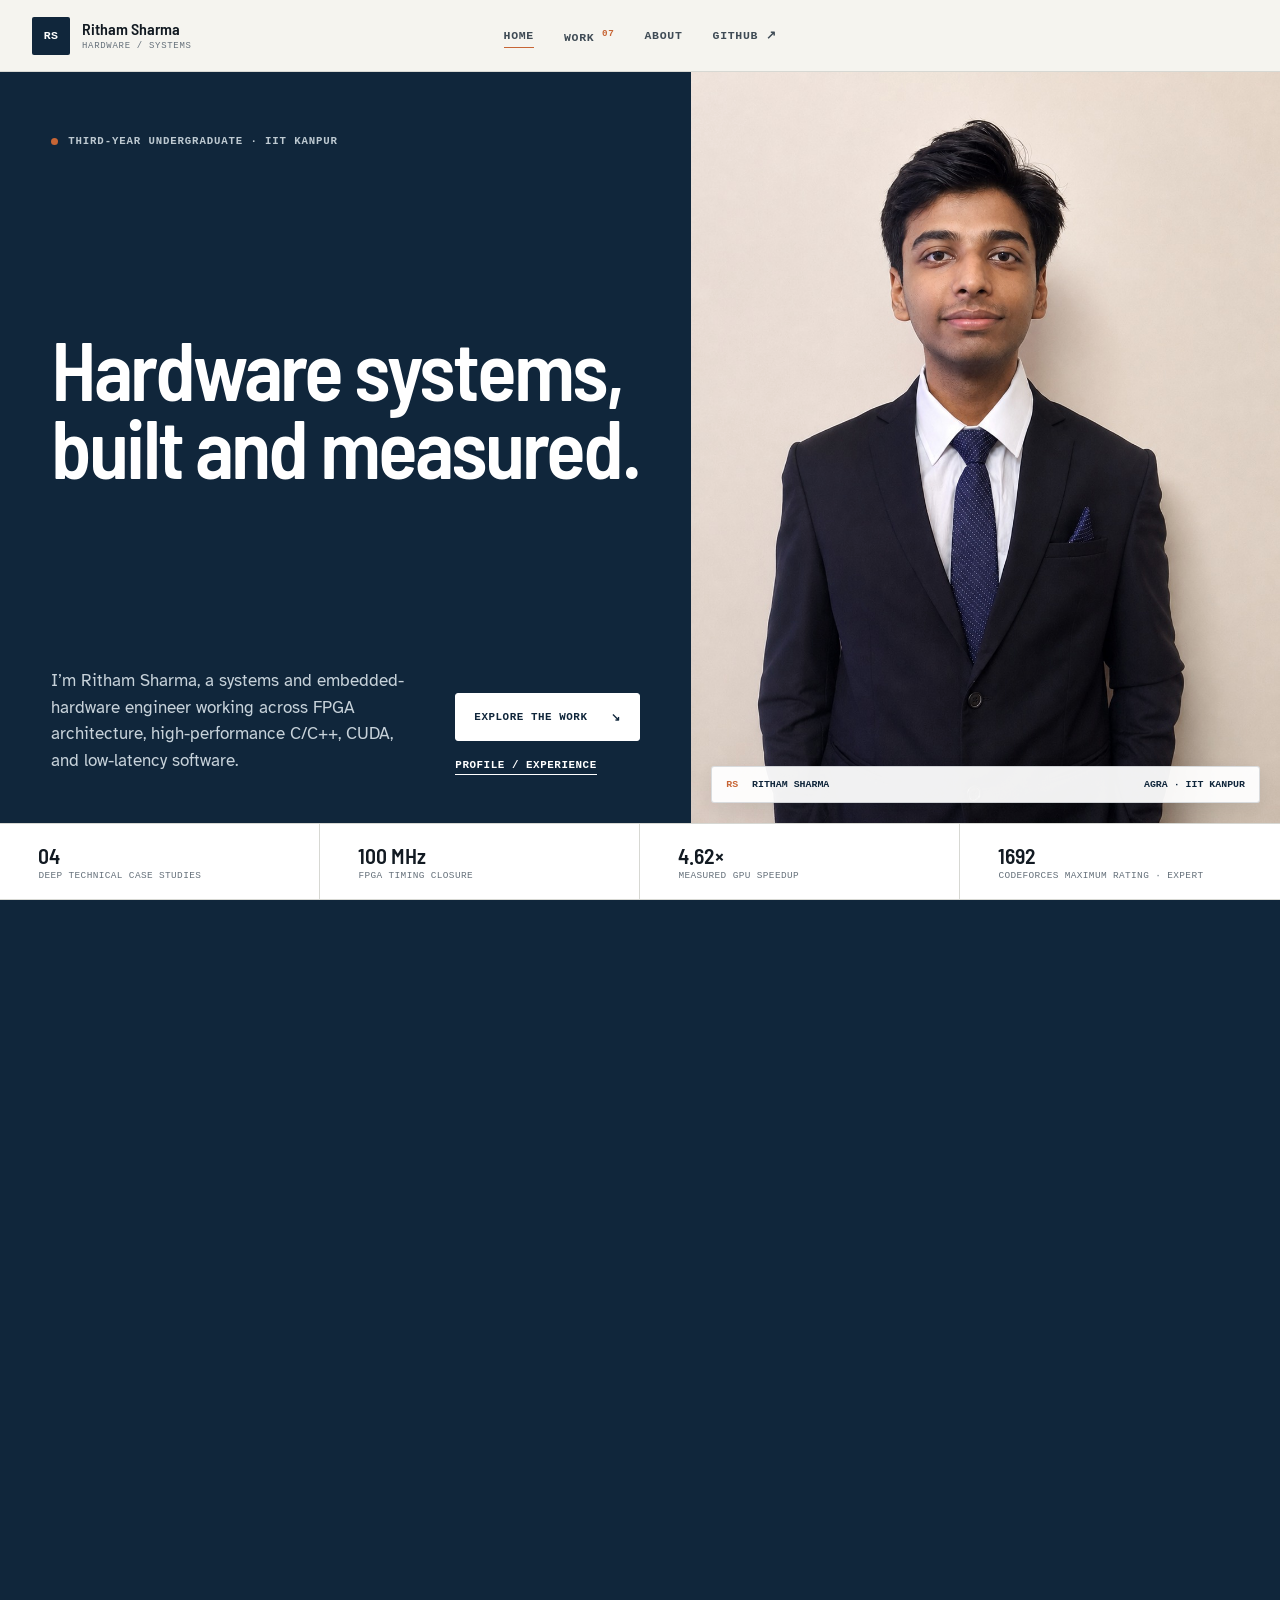
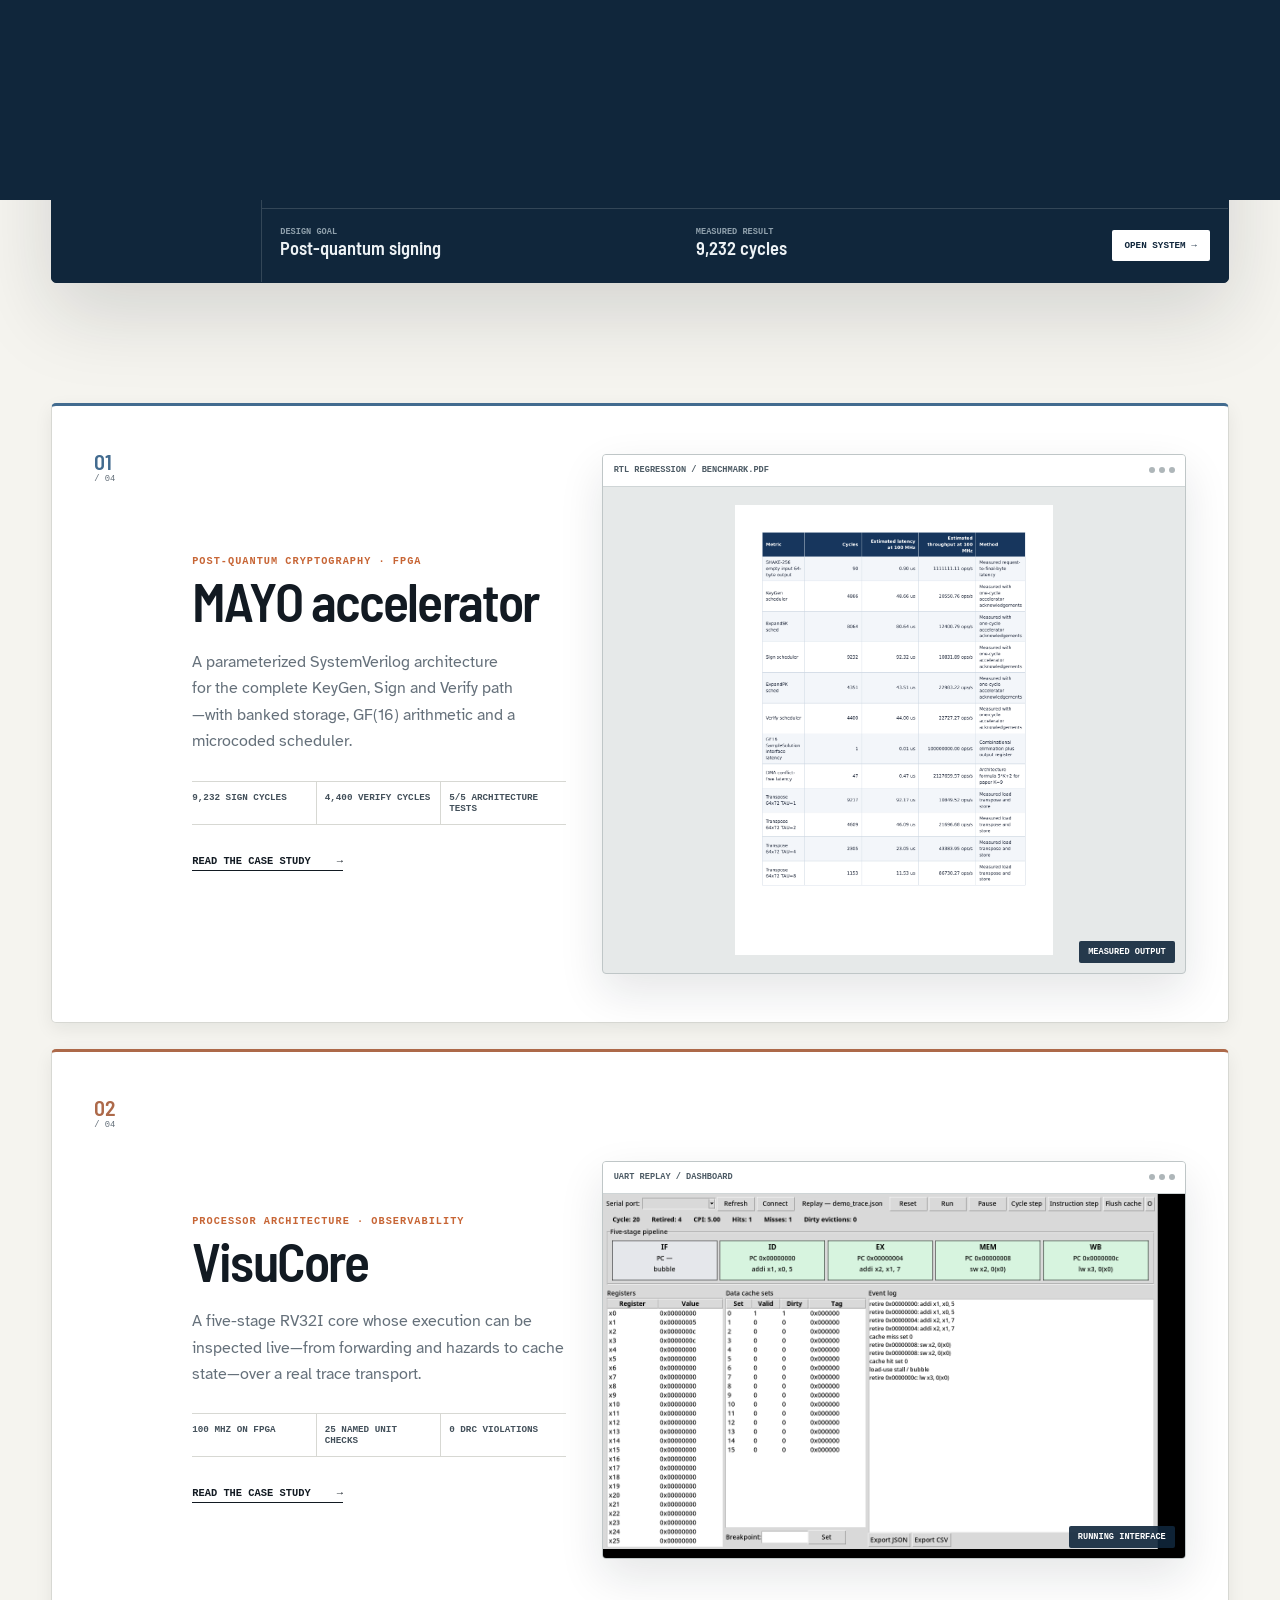
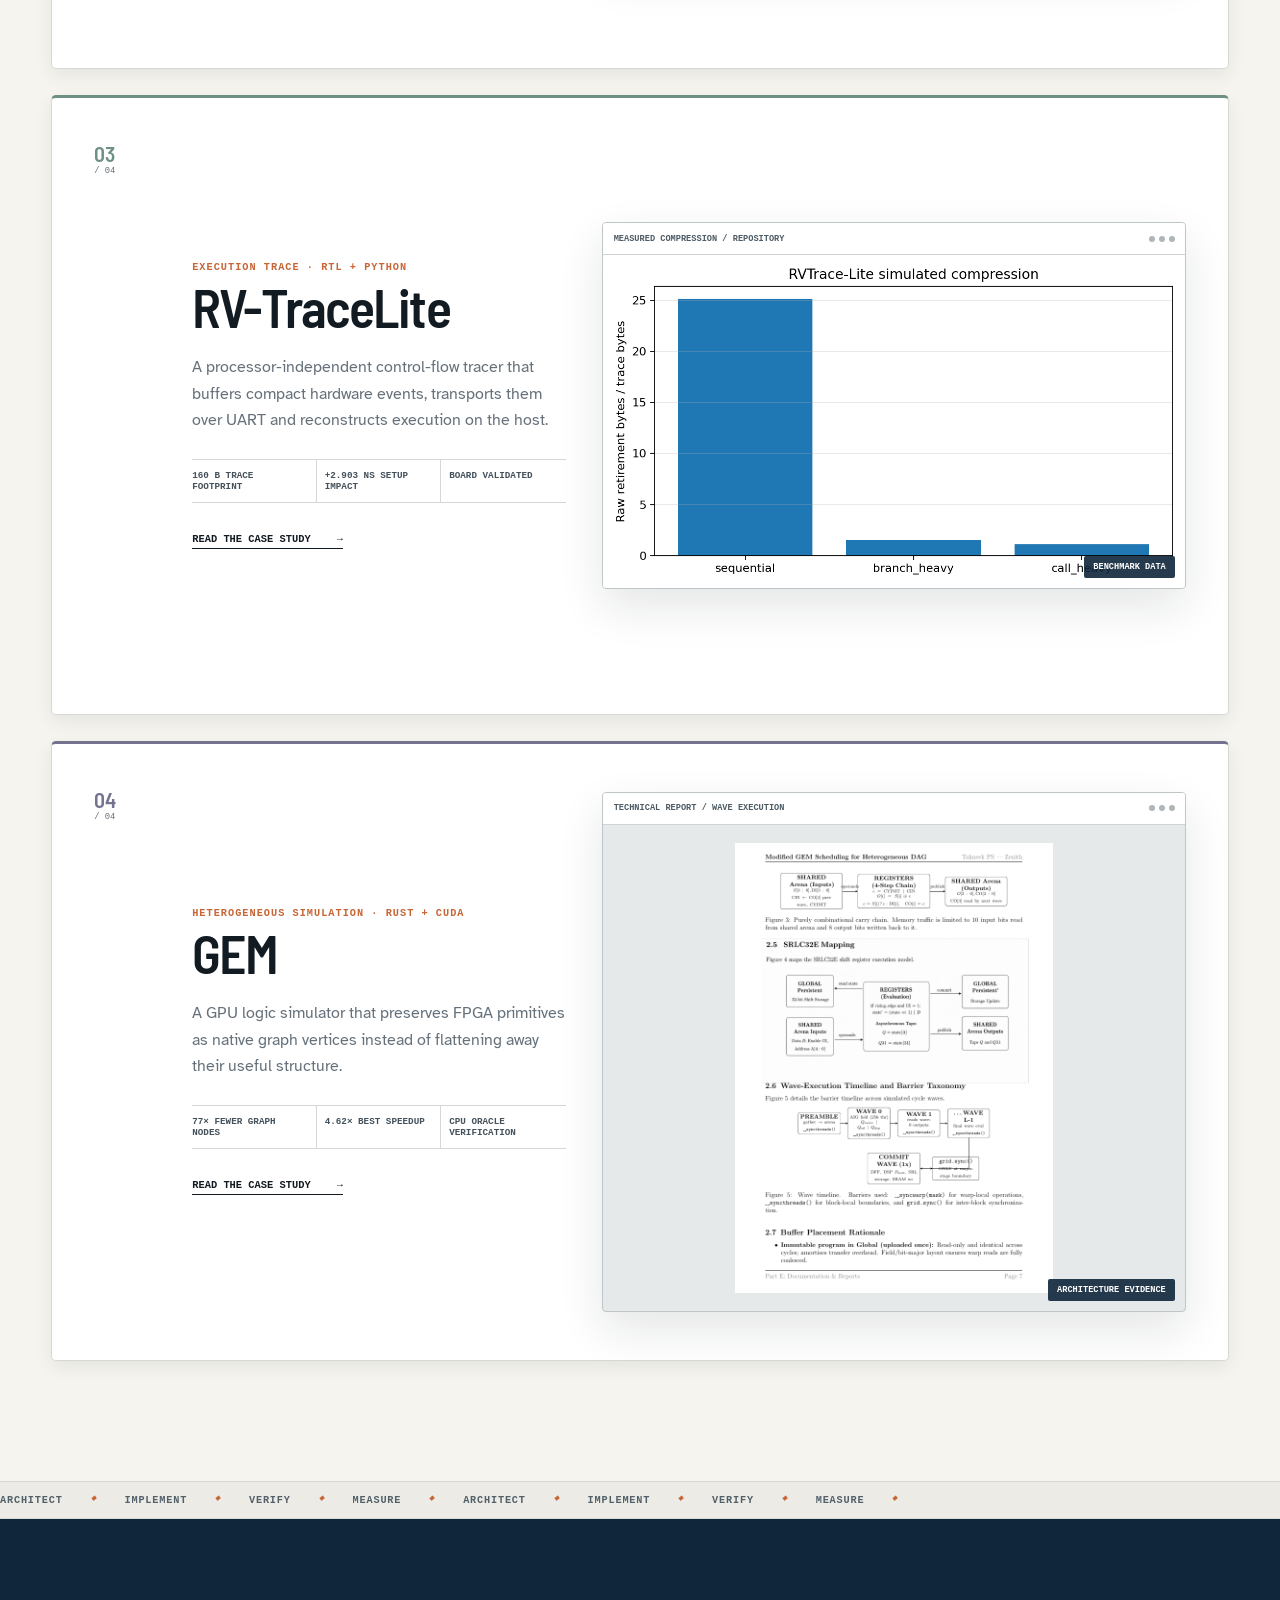
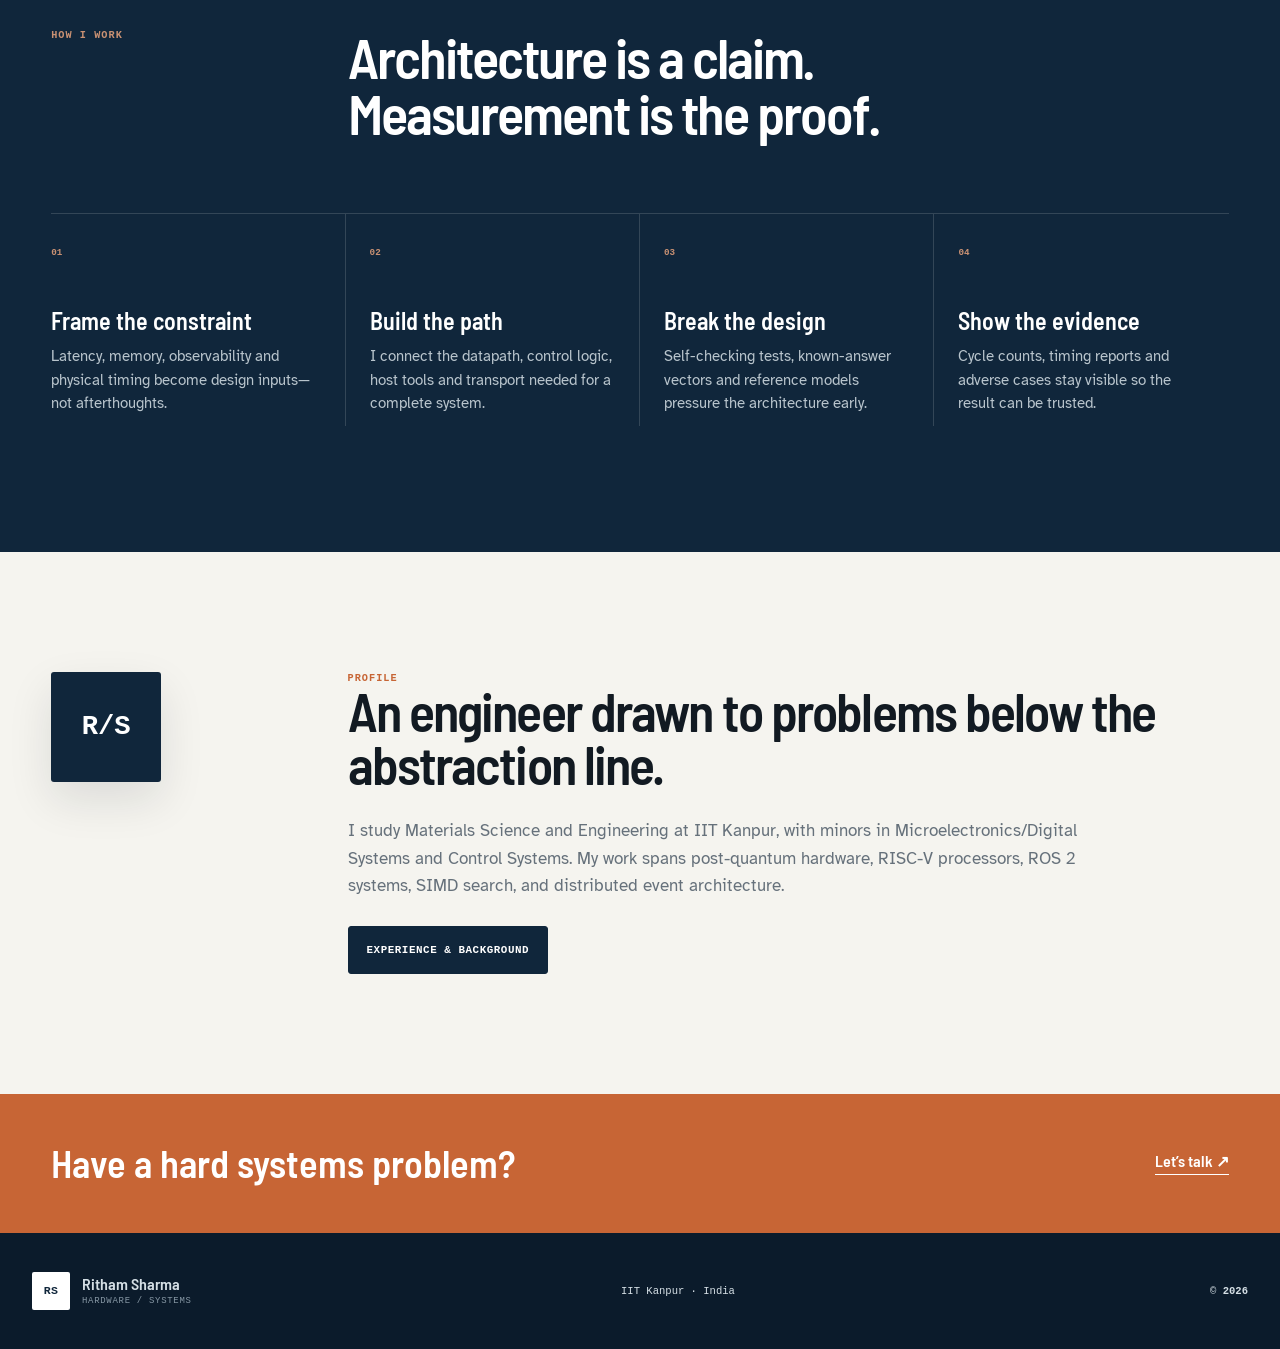
==== index.html @ b9c78356 "Launch hardware and systems portfolio" ====
<!doctype html>
<html lang="en">
<head>
  <meta charset="utf-8">
  <meta name="viewport" content="width=device-width,initial-scale=1">
  <meta name="description" content="Ritham Sharma — hardware and systems engineer building FPGA accelerators, processors and performance-critical software.">
  <meta name="theme-color" content="#091318">
  <title>Ritham Sharma — Hardware & Systems Engineer</title>
  <script>document.documentElement.classList.add('js')</script>
  <link rel="preconnect" href="https://fonts.googleapis.com">
  <link rel="preconnect" href="https://fonts.gstatic.com" crossorigin>
  <link href="https://fonts.googleapis.com/css2?family=Atkinson+Hyperlegible:wght@400;700&family=Barlow+Semi+Condensed:wght@400;500;600;700;800&display=swap" rel="stylesheet">
  <link rel="icon" href="assets/favicon.svg" type="image/svg+xml">
  <link rel="stylesheet" href="styles.css">
</head>
<body data-page="home">
<div class="page-wipe" aria-hidden="true"></div><div class="progress" aria-hidden="true"></div><a class="skip" href="#main">Skip to content</a>
<header class="header">
  <a class="logo" href="index.html"><b>RS</b><span>Ritham Sharma<small>Hardware / systems</small></span></a>
  <nav id="site-nav"><a class="current" href="index.html">Home</a><a href="work.html">Work <sup>07</sup></a><a href="about.html">About</a><a href="https://github.com/RithamSharma" target="_blank" rel="noreferrer">GitHub ↗</a></nav>
  <button class="menu" type="button" aria-expanded="false" aria-controls="site-nav">Menu</button>
</header>
<main id="main">
  <section class="home-hero">
    <div class="hero-copy">
      <div class="eyebrow"><span class="status-dot"></span> Third-year undergraduate · IIT Kanpur</div>
      <h1 data-split>Hardware systems,<br>built and measured.</h1>
      <div class="hero-bottom">
        <p class="hero-deck">I’m Ritham Sharma, a systems and embedded-hardware engineer working across FPGA architecture, high-performance C/C++, CUDA, and low-latency software.</p>
        <div class="hero-actions"><a class="action light" href="work.html">Explore the work <span>↘</span></a><a class="text-action" href="about.html">Profile / experience</a></div>
      </div>
    </div>
    <figure class="portrait">
      <img src="assets/ritham-portrait.jpeg" alt="Ritham Sharma wearing a dark suit" width="1051" height="1496">
      <div class="portrait-grid" aria-hidden="true"></div>
      <figcaption><span><i>RS</i> Ritham Sharma</span><span>Agra · IIT Kanpur</span></figcaption>
      <div class="scope-line" aria-hidden="true"><i></i></div>
    </figure>
    <dl class="hero-stats">
      <div><dt data-count="4" data-pad="2">04</dt><dd>deep technical case studies</dd></div>
      <div><dt data-count="100" data-suffix=" MHz">100 MHz</dt><dd>FPGA timing closure</dd></div>
      <div><dt data-count="4.62" data-decimals="2" data-suffix="×">4.62×</dt><dd>measured GPU speedup</dd></div>
      <div><dt>1692</dt><dd>Codeforces maximum rating · Expert</dd></div>
    </dl>
  </section>

  <section class="manifesto wrap">
    <p class="section-name">Selected systems / 2025—26</p>
    <div><h2 data-split>Not mockups.<br>Working evidence.</h2><p>Every project below is shown through an artifact it produced: a regression report, a live replay dashboard, a measured compression plot or a technical execution diagram.</p></div>
  </section>

  <section class="systems-console wrap" aria-labelledby="console-title">
    <div class="console-head"><div><p class="section-name">Interactive systems map</p><h2 id="console-title">Inspect the signal path.</h2></div><p>Select a build to see how information moves through it. This is a functional overview of the architecture—not a decorative diagram.</p></div>
    <div class="console-shell">
      <div class="console-tabs" role="tablist" aria-label="Projects">
        <button class="active" type="button" role="tab" aria-selected="true" data-system="mayo"><span>01</span>MAYO</button>
        <button type="button" role="tab" aria-selected="false" data-system="visucore"><span>02</span>VisuCore</button>
        <button type="button" role="tab" aria-selected="false" data-system="rvtrace"><span>03</span>RV-TraceLite</button>
        <button type="button" role="tab" aria-selected="false" data-system="gem"><span>04</span>GEM</button>
      </div>
      <div class="console-view">
        <div class="console-toolbar"><span><i></i> Architecture online</span><span id="console-clock">CLK 100 MHz</span></div>
        <canvas id="signal-canvas" width="1100" height="260" aria-label="Animated signal path visualization"></canvas>
        <div class="signal-flow" id="signal-flow"><span>Message</span><b>→</b><span>SHAKE-256</span><b>→</b><span>GF(16)</span><b>→</b><span>Signature</span></div>
        <div class="console-readout"><div><small>Design goal</small><strong id="console-goal">Post-quantum signing</strong></div><div><small>Measured result</small><strong id="console-result">9,232 cycles</strong></div><a id="console-link" href="mayo.html">Open system →</a></div>
      </div>
    </div>
  </section>

  <section class="project-ledger">
    <article class="ledger-project ledger-blue" id="project-mayo">
      <div class="project-number">01 <span>/ 04</span></div>
      <div class="project-copy"><p class="kicker">Post-quantum cryptography · FPGA</p><h3>MAYO accelerator</h3><p>A parameterized SystemVerilog architecture for the complete KeyGen, Sign and Verify path—with banked storage, GF(16) arithmetic and a microcoded scheduler.</p><ul><li>9,232 sign cycles</li><li>4,400 verify cycles</li><li>5/5 architecture tests</li></ul><a href="mayo.html">Read the case study <span>→</span></a></div>
      <a class="artifact-window" href="mayo.html"><span class="window-bar">RTL regression / benchmark.pdf <i></i></span><img src="assets/mayo-benchmark.png" alt="MAYO benchmark report showing cycle measurements"><em>Measured output</em></a>
    </article>
    <article class="ledger-project ledger-orange" id="project-visucore">
      <div class="project-number">02 <span>/ 04</span></div>
      <div class="project-copy"><p class="kicker">Processor architecture · Observability</p><h3>VisuCore</h3><p>A five-stage RV32I core whose execution can be inspected live—from forwarding and hazards to cache state—over a real trace transport.</p><ul><li>100 MHz on FPGA</li><li>25 named unit checks</li><li>0 DRC violations</li></ul><a href="visucore.html">Read the case study <span>→</span></a></div>
      <a class="artifact-window wide" href="visucore.html"><span class="window-bar">UART replay / dashboard <i></i></span><img src="assets/visucore-dashboard.png" alt="VisuCore dashboard showing pipeline and register state"><em>Running interface</em></a>
    </article>
    <article class="ledger-project ledger-mint" id="project-rvtrace">
      <div class="project-number">03 <span>/ 04</span></div>
      <div class="project-copy"><p class="kicker">Execution trace · RTL + Python</p><h3>RV-TraceLite</h3><p>A processor-independent control-flow tracer that buffers compact hardware events, transports them over UART and reconstructs execution on the host.</p><ul><li>160 B trace footprint</li><li>+2.903 ns setup impact</li><li>Board validated</li></ul><a href="rvtrace.html">Read the case study <span>→</span></a></div>
      <a class="artifact-window wide" href="rvtrace.html"><span class="window-bar">Measured compression / repository <i></i></span><img src="assets/rv-trace-compression.png" alt="RV-TraceLite measured compression chart"><em>Benchmark data</em></a>
    </article>
    <article class="ledger-project ledger-violet" id="project-gem">
      <div class="project-number">04 <span>/ 04</span></div>
      <div class="project-copy"><p class="kicker">Heterogeneous simulation · Rust + CUDA</p><h3>GEM</h3><p>A GPU logic simulator that preserves FPGA primitives as native graph vertices instead of flattening away their useful structure.</p><ul><li>77× fewer graph nodes</li><li>4.62× best speedup</li><li>CPU oracle verification</li></ul><a href="gem.html">Read the case study <span>→</span></a></div>
      <a class="artifact-window" href="gem.html"><span class="window-bar">Technical report / wave execution <i></i></span><img src="assets/gem-report.png" alt="GEM report showing GPU wave execution"><em>Architecture evidence</em></a>
    </article>
  </section>

  <div class="kinetic-strip" aria-hidden="true"><div><span>ARCHITECT</span><i>◆</i><span>IMPLEMENT</span><i>◆</i><span>VERIFY</span><i>◆</i><span>MEASURE</span><i>◆</i><span>ARCHITECT</span><i>◆</i><span>IMPLEMENT</span><i>◆</i><span>VERIFY</span><i>◆</i><span>MEASURE</span><i>◆</i></div></div>

  <nav class="chapter-nav" aria-label="Project chapters"><a href="#project-mayo"><span>01</span><b>MAYO</b></a><a href="#project-visucore"><span>02</span><b>VisuCore</b></a><a href="#project-rvtrace"><span>03</span><b>TraceLite</b></a><a href="#project-gem"><span>04</span><b>GEM</b></a></nav>

  <section class="practice">
    <div class="wrap practice-head"><p class="section-name">How I work</p><h2>Architecture is a claim.<br>Measurement is the proof.</h2></div>
    <ol class="practice-steps wrap">
      <li><span>01</span><h3>Frame the constraint</h3><p>Latency, memory, observability and physical timing become design inputs—not afterthoughts.</p></li>
      <li><span>02</span><h3>Build the path</h3><p>I connect the datapath, control logic, host tools and transport needed for a complete system.</p></li>
      <li><span>03</span><h3>Break the design</h3><p>Self-checking tests, known-answer vectors and reference models pressure the architecture early.</p></li>
      <li><span>04</span><h3>Show the evidence</h3><p>Cycle counts, timing reports and adverse cases stay visible so the result can be trusted.</p></li>
    </ol>
  </section>

  <section class="home-profile wrap">
    <div class="profile-mark">R/S</div>
    <div><p class="section-name">Profile</p><h2>An engineer drawn to problems below the abstraction line.</h2><p>I study Materials Science and Engineering at IIT Kanpur, with minors in Microelectronics/Digital Systems and Control Systems. My work spans post-quantum hardware, RISC-V processors, ROS 2 systems, SIMD search, and distributed event architecture.</p><a class="action dark" href="about.html">Experience & background</a></div>
  </section>
  <section class="contact-band"><p>Have a hard systems problem?</p><a href="https://www.linkedin.com/in/ritham-sharma123/" target="_blank" rel="noreferrer">Let’s talk <span>↗</span></a></section>
</main>
<footer><a class="logo" href="index.html"><b>RS</b><span>Ritham Sharma<small>Hardware / systems</small></span></a><span>IIT Kanpur · India</span><span>© <b class="year">2026</b></span></footer>
<div class="lightbox" role="dialog" aria-modal="true" aria-label="Project artifact" hidden><button type="button" aria-label="Close image">Close</button><img alt=""></div>
<script src="app.js"></script>
</body></html>
---- styles.css ----
:root {
  --bg: #f5f4ef;
  --surface: #fff;
  --surface-2: #ecebe5;
  --ink: #121a22;
  --navy: #10263b;
  --muted: #66717b;
  --line: #d7d8d3;
  --line-dark: #334657;
  --accent: #c76535;
  --accent-soft: #ead2c4;
  --sage: #a9bbb1;
  --blue: #285b8f;
  --orange: #c76535;
  --mint: #8eaaa0;
  --violet: #6e6c8f;
  --acid: #d9e2d9;
  --paper: var(--bg);
  --white: var(--surface);
  --body: "Atkinson Hyperlegible", -apple-system, BlinkMacSystemFont, "Segoe UI", sans-serif;
  --display: "Barlow Semi Condensed", "Arial Narrow", sans-serif;
  --mono: "SFMono-Regular", Consolas, "Liberation Mono", monospace;
  --shadow-sm: 0 6px 18px rgba(18, 26, 34, .07);
  --shadow-md: 0 18px 45px rgba(18, 26, 34, .11);
  --shadow-lg: 0 30px 80px rgba(18, 26, 34, .15);
  --ease: cubic-bezier(.22, 1, .36, 1);
  --page-gutter: clamp(24px, 4vw, 96px);
}

* { box-sizing: border-box; }
html { scroll-behavior: smooth; overflow-x: hidden; }
body { margin: 0; color: var(--ink); background: var(--bg); font-family: var(--body); line-height: 1.6; text-rendering: optimizeLegibility; }
::selection { color: #fff; background: var(--accent); }
a { color: inherit; text-decoration: none; }
img { display: block; max-width: 100%; }
button { color: inherit; font: inherit; }
p { text-wrap: pretty; }
.wrap { width: calc(100% - (var(--page-gutter) * 2)); margin-inline: auto; }
.skip { position: fixed; z-index: 200; left: 16px; top: 12px; padding: 10px 14px; background: var(--surface); border: 1px solid var(--ink); transform: translateY(-160%); }
.skip:focus { transform: none; }
:focus-visible { outline: 3px solid var(--accent); outline-offset: 4px; }

.progress { position: fixed; z-index: 100; inset: 0 auto auto 0; width: 100%; height: 2px; background: var(--accent); transform: scaleX(0); transform-origin: left; }
.page-wipe { position: fixed; z-index: 150; inset: 0; background: var(--navy); transform: translateY(100%); pointer-events: none; }
.page-wipe.leave { animation: page-leave .45s both var(--ease); }
@keyframes page-leave { to { transform: translateY(0); } }

/* Header */
.header { position: sticky; z-index: 80; top: 0; height: 72px; display: grid; grid-template-columns: 1fr auto 1fr; align-items: center; padding: 0 32px; background: rgba(245, 244, 239, .96); border-bottom: 1px solid var(--line); backdrop-filter: blur(14px); }
.logo { display: flex; align-items: center; gap: 12px; width: max-content; font: 600 1rem/1 var(--display); }
.logo b { display: grid; place-items: center; width: 38px; height: 38px; color: #fff; background: var(--navy); border-radius: 2px; font: 700 .72rem var(--mono); letter-spacing: .04em; }
.logo span { display: grid; gap: 4px; }
.logo small { color: var(--muted); font: 500 .56rem var(--mono); letter-spacing: .08em; text-transform: uppercase; }
.header nav { display: flex; align-items: center; gap: 30px; justify-self: center; color: #3f4b55; font: 600 .72rem var(--mono); letter-spacing: .06em; text-transform: uppercase; }
.header nav a { position: relative; padding: 8px 0; }
.header nav a::after { content: ""; position: absolute; left: 0; right: 100%; bottom: 2px; height: 1px; background: var(--accent); transition: right .25s var(--ease); }
.header nav a:hover::after, .header nav a.current::after { right: 0; }
.header nav sup { color: var(--accent); font-size: .58rem; }
.menu { display: none; justify-self: end; padding: 8px 12px; background: transparent; border: 1px solid var(--line); border-radius: 3px; font: 600 .7rem var(--mono); text-transform: uppercase; }
.dark-head { color: #fff; background: rgba(16, 38, 59, .97); border-color: rgba(255,255,255,.12); }
.dark-head nav { color: #d7dfe5; }
.dark-head .logo b { color: var(--navy); background: #fff; }
.dark-head .logo small { color: #abb8c2; }

/* Shared controls */
.section-name, .kicker { margin: 0; color: var(--accent); font: 700 .64rem var(--mono); letter-spacing: .1em; text-transform: uppercase; }
.action { display: inline-flex; align-items: center; justify-content: space-between; gap: 24px; min-height: 48px; padding: 0 18px; border: 1px solid currentColor; border-radius: 3px; font: 700 .68rem var(--mono); letter-spacing: .05em; text-transform: uppercase; transition: transform .2s var(--ease), box-shadow .2s var(--ease), background .2s; }
.action:hover { transform: translateY(-2px); box-shadow: var(--shadow-sm); }
.action.light { color: var(--navy); background: #fff; border-color: #fff; }
.action.dark { color: #fff; background: var(--navy); border-color: var(--navy); }
.text-action { padding-bottom: 3px; border-bottom: 1px solid currentColor; font: 600 .68rem var(--mono); letter-spacing: .05em; text-transform: uppercase; }

/* Home hero */
.home-hero { width: 100%; min-height: calc(100svh - 72px); display: grid; grid-template-columns: minmax(0, 1.08fr) minmax(420px, .92fr); grid-template-rows: 1fr auto; background: var(--navy); color: #fff; }
.hero-copy { display: flex; min-height: 650px; flex-direction: column; justify-content: space-between; padding: clamp(48px, 7vh, 80px) var(--page-gutter) 48px; }
.eyebrow { display: flex; align-items: center; gap: 10px; color: #bdc9d1; font: 600 .67rem var(--mono); letter-spacing: .08em; text-transform: uppercase; }
.status-dot { width: 7px; height: 7px; border-radius: 50%; background: var(--accent); }
.hero-copy h1, .page-hero h1, .case-hero h1, .about-hero h1 { margin: 48px 0; font: 600 clamp(3.5rem, 6.4vw, 6.6rem)/.96 var(--display); letter-spacing: -.035em; }
.hero-bottom { display: grid; grid-template-columns: minmax(260px, 570px) auto; align-items: end; gap: 40px; }
.hero-deck { margin: 0; color: #c7d2da; font-size: clamp(1.05rem, 1.35vw, 1.3rem); line-height: 1.55; }
.hero-actions { display: flex; flex-direction: column; align-items: flex-start; gap: 18px; }
.portrait { position: relative; min-width: 0; min-height: 650px; margin: 0; overflow: hidden; background: #e8dfd7; }
.portrait img { position: absolute; inset: 0; width: 100%; height: 100%; object-fit: cover; object-position: center 18%; filter: saturate(.94) contrast(1.01); transition: transform .6s var(--ease); }
.portrait:hover img { transform: scale(1.018); }
.portrait-grid, .scope-line { display: none; }
.portrait figcaption { position: absolute; left: 20px; right: 20px; bottom: 20px; display: flex; justify-content: space-between; gap: 16px; padding: 12px 14px; color: var(--navy); background: rgba(255,255,255,.94); border: 1px solid rgba(16,38,59,.15); border-radius: 3px; box-shadow: var(--shadow-sm); font: 600 .62rem var(--mono); text-transform: uppercase; }
.portrait figcaption i { margin-right: 8px; color: var(--accent); font-style: normal; }
.hero-stats { grid-column: 1/-1; display: grid; grid-template-columns: repeat(4, 1fr); margin: 0; color: var(--ink); background: var(--surface); border: 1px solid var(--line); border-width: 1px 0; }
.hero-stats div { padding: 18px clamp(20px, 3vw, 44px); border-right: 1px solid var(--line); }
.hero-stats div:last-child { border: 0; }
.hero-stats dt { font: 600 1.35rem var(--display); }
.hero-stats dd { margin: 2px 0 0; color: var(--muted); font: 500 .59rem var(--mono); letter-spacing: .04em; text-transform: uppercase; }

/* Home content */
.manifesto { display: grid; grid-template-columns: .38fr 1.62fr; gap: 7vw; padding-block: 120px 88px; }
.manifesto h2, .practice h2, .home-profile h2, .bio .big-copy { max-width: 880px; margin: 0; font: 600 clamp(2.7rem, 4.7vw, 5rem)/1 var(--display); letter-spacing: -.035em; }
.manifesto > div > p { max-width: 700px; margin: 26px 0 0; color: var(--muted); font-size: 1.08rem; }

/* Interactive systems console */
.systems-console { padding-bottom: 120px; }
.console-head { display: grid; grid-template-columns: 1fr .75fr; align-items: end; gap: 8vw; margin-bottom: 30px; }
.console-head h2 { margin: 10px 0 0; font: 600 clamp(2.3rem, 4vw, 4rem)/1 var(--display); letter-spacing: -.03em; }
.console-head > p { margin: 0; color: var(--muted); }
.console-shell { display: grid; grid-template-columns: 210px 1fr; min-height: 470px; color: #edf2f5; background: var(--navy); border: 1px solid var(--navy); border-radius: 5px; box-shadow: var(--shadow-lg); overflow: hidden; }
.console-tabs { display: flex; flex-direction: column; border-right: 1px solid var(--line-dark); }
.console-tabs button { display: grid; grid-template-columns: 28px 1fr; gap: 8px; align-items: center; min-height: 68px; padding: 0 18px; color: #93a4b1; background: transparent; border: 0; border-bottom: 1px solid var(--line-dark); text-align: left; cursor: pointer; font: 600 .68rem var(--mono); text-transform: uppercase; transition: color .18s, background .18s; }
.console-tabs button span { opacity: .55; font-size: .56rem; }
.console-tabs button:hover, .console-tabs button.active { color: #fff; background: #1c3850; }
.console-view { display: grid; grid-template-rows: auto 1fr auto auto; min-width: 0; }
.console-toolbar { display: flex; justify-content: space-between; padding: 12px 16px; color: #9aabb6; border-bottom: 1px solid var(--line-dark); font: 600 .57rem var(--mono); text-transform: uppercase; letter-spacing: .06em; }
.console-toolbar span:first-child { display: flex; align-items: center; gap: 8px; }
.console-toolbar i { width: 6px; height: 6px; border-radius: 50%; background: var(--accent); }
#signal-canvas { display: block; width: 100%; height: 220px; }
.signal-flow { display: flex; align-items: center; justify-content: center; gap: 12px; padding: 18px; border-block: 1px solid var(--line-dark); overflow: auto; }
.signal-flow span { padding: 7px 10px; color: #d8e0e5; border: 1px solid #526778; border-radius: 2px; font: 600 .58rem var(--mono); text-transform: uppercase; white-space: nowrap; transition: background .2s, color .2s, transform .2s; }
.signal-flow span.pulse { color: var(--navy); background: #dbe3df; transform: translateY(-2px); }
.signal-flow b { color: var(--accent); font-weight: 400; }
.console-readout { display: grid; grid-template-columns: 1fr 1fr auto; align-items: center; gap: 20px; padding: 18px; }
.console-readout small { display: block; color: #8fa0ac; font: 600 .54rem var(--mono); text-transform: uppercase; }
.console-readout strong { font: 600 1.15rem var(--display); }
.console-readout a { padding: 10px 13px; color: var(--navy); background: #fff; border-radius: 2px; font: 600 .58rem var(--mono); text-transform: uppercase; transition: transform .2s var(--ease), background .2s; }
.console-readout a:hover { background: #e8ecea; transform: translateX(3px); }
.console-readout.swap > * { animation: readout .28s both var(--ease); }
@keyframes readout { from { opacity: 0; transform: translateY(6px); } }

/* Project ledger */
.project-ledger { width: calc(100% - (var(--page-gutter) * 2)); margin: 0 auto 120px; display: grid; gap: 26px; }
.ledger-project { --project: var(--blue); position: relative; display: grid; grid-template-columns: 62px minmax(280px, .78fr) minmax(420px, 1.22fr); gap: 36px; min-height: 620px; padding: 42px; background: var(--surface); border: 1px solid var(--line); border-top: 3px solid var(--project); border-radius: 5px; box-shadow: var(--shadow-sm); overflow: visible; transition: transform .28s var(--ease), box-shadow .28s var(--ease); }
.ledger-project:hover { transform: translateY(-3px); box-shadow: var(--shadow-md); }
.ledger-blue { --project: #426b8f; }
.ledger-orange { --project: #ad6949; }
.ledger-mint { --project: #6f9185; }
.ledger-violet { --project: #74738f; }
.project-number { color: var(--project); font: 600 1.35rem var(--display); }
.project-number span { display: block; color: var(--muted); font: 500 .55rem var(--mono); }
.project-copy { align-self: center; }
.project-copy h3 { margin: 8px 0 0; font: 600 clamp(2.6rem, 4.2vw, 4.5rem)/.96 var(--display); letter-spacing: -.035em; }
.project-copy > p:not(.kicker) { max-width: 540px; margin: 22px 0; color: var(--muted); font-size: 1.03rem; }
.project-copy ul { display: grid; grid-template-columns: repeat(3, 1fr); margin: 26px 0 0; padding: 0; list-style: none; border-block: 1px solid var(--line); }
.project-copy li { padding: 10px 8px 10px 0; color: #44515b; border-right: 1px solid var(--line); font: 600 .58rem var(--mono); text-transform: uppercase; }
.project-copy li + li { padding-left: 8px; }
.project-copy li:last-child { border: 0; }
.project-copy > a { display: inline-flex; gap: 26px; align-items: center; margin-top: 30px; padding-bottom: 3px; border-bottom: 1px solid var(--ink); font: 600 .65rem var(--mono); text-transform: uppercase; }
.project-copy > a span { transition: transform .2s var(--ease); }
.project-copy > a:hover span { transform: translateX(5px); }
.artifact-window { position: sticky; top: 94px; align-self: center; justify-self: end; width: min(760px, 100%); height: 520px; padding-top: 32px; background: #e6e9e9; border: 1px solid #bfc6c7; border-radius: 4px; box-shadow: var(--shadow-md); overflow: hidden; transition: transform .35s var(--ease), box-shadow .35s var(--ease); }
.artifact-window:hover { transform: translateY(-3px); box-shadow: var(--shadow-lg); }
.artifact-window.wide { height: auto; }
.artifact-window img { width: 100%; height: 100%; object-fit: contain; padding: 18px; transition: transform .45s var(--ease); }
.artifact-window.wide img { height: auto; min-height: 330px; padding: 0; object-fit: cover; }
.window-bar { position: absolute; inset: 0 0 auto; height: 32px; display: flex; align-items: center; justify-content: space-between; padding: 0 11px; color: #4d5b65; background: #fff; border-bottom: 1px solid #cfd5d6; font: 600 .54rem var(--mono); text-transform: uppercase; }
.window-bar i, .window-bar i::before, .window-bar i::after { display: block; width: 6px; height: 6px; border-radius: 50%; background: #aeb6b9; }
.window-bar i { position: relative; margin-right: 19px; }
.window-bar i::before, .window-bar i::after { content: ""; position: absolute; }
.window-bar i::before { left: 10px; }
.window-bar i::after { left: 20px; }
.artifact-window em { position: absolute; right: 10px; bottom: 10px; padding: 6px 9px; color: #fff; background: rgba(16,38,59,.9); border-radius: 2px; font: normal 600 .54rem var(--mono); text-transform: uppercase; }
.kinetic-strip { overflow: hidden; padding: 12px 0; color: #52606a; background: var(--surface-2); border-block: 1px solid var(--line); font: 600 .64rem var(--mono); letter-spacing: .08em; white-space: nowrap; }
.kinetic-strip > div { display: flex; width: max-content; gap: 28px; animation: marquee 28s linear infinite; }
.kinetic-strip i { color: var(--accent); font-size: .65em; }
@keyframes marquee { to { transform: translateX(-50%); } }
.chapter-nav, .case-toc { display: none; }

/* Practice and profile */
.practice { padding: 110px 0; color: #fff; background: var(--navy); }
.practice-head { display: grid; grid-template-columns: .38fr 1.62fr; gap: 7vw; }
.practice .section-name { color: #c99173; }
.practice h2 { font-size: clamp(2.6rem, 4.4vw, 4.6rem); }
.practice-steps { display: grid; grid-template-columns: repeat(4, 1fr); margin-top: 72px; padding: 0; list-style: none; border-top: 1px solid var(--line-dark); }
.practice-steps li { padding: 24px 24px 10px 0; border-right: 1px solid var(--line-dark); }
.practice-steps li + li { padding-left: 24px; }
.practice-steps li:last-child { border: 0; }
.practice-steps span { color: #c99173; font: 600 .58rem var(--mono); }
.practice-steps h3 { margin: 42px 0 10px; font: 600 1.5rem var(--display); }
.practice-steps p { margin: 0; color: #b8c4cc; font-size: .92rem; }
.home-profile { display: grid; grid-template-columns: .38fr 1.62fr; gap: 7vw; padding-block: 120px; }
.profile-mark { display: grid; place-items: center; width: 110px; aspect-ratio: 1; color: #fff; background: var(--navy); border-radius: 3px; box-shadow: var(--shadow-md); font: 600 1.7rem var(--mono); }
.home-profile h2 { max-width: 850px; font-size: clamp(2.5rem, 4.2vw, 4.4rem); }
.home-profile > div:last-child > p:not(.section-name) { max-width: 730px; margin: 26px 0; color: var(--muted); font-size: 1.08rem; }
.contact-band { display: flex; align-items: center; justify-content: space-between; gap: 30px; padding: 50px var(--page-gutter); color: #fff; background: var(--accent); }
.contact-band p { margin: 0; font: 600 clamp(1.8rem, 3vw, 3rem)/1 var(--display); }
.contact-band a { padding-bottom: 3px; border-bottom: 1px solid currentColor; font: 600 1rem var(--display); }
footer { display: grid; grid-template-columns: 1fr 1fr auto; align-items: center; gap: 28px; min-height: 116px; padding: 24px 32px; color: #d5dfe5; background: #0b1b2b; font: 500 .66rem var(--mono); }
footer .logo b { color: var(--navy); background: #fff; }
footer .logo small { color: #8798a5; }

/* Work index */
.page-hero { min-height: 520px; padding: 80px var(--page-gutter); color: #fff; background: var(--navy); }
.page-hero > p { margin: 0; color: #c99173; font: 600 .65rem var(--mono); letter-spacing: .1em; text-transform: uppercase; }
.page-hero h1 { max-width: 980px; margin: 42px 0; font-size: clamp(3.4rem, 6vw, 6rem); }
.page-hero > div { display: flex; gap: 8px; flex-wrap: wrap; }
.page-hero > div span { padding: 7px 10px; color: #dce4e9; border: 1px solid var(--line-dark); border-radius: 2px; font: 600 .58rem var(--mono); text-transform: uppercase; }
.work-index { padding-block: 80px; }
.work-row { display: grid; grid-template-columns: 1.08fr .92fr; min-height: 560px; margin-bottom: 28px; background: var(--surface); border: 1px solid var(--line); border-radius: 5px; box-shadow: var(--shadow-sm); overflow: hidden; transition: transform .28s var(--ease), box-shadow .28s var(--ease); }
.work-row.reverse { grid-template-columns: .92fr 1.08fr; }
.work-row.reverse figure { order: 2; }
.work-row:hover { transform: translateY(-3px); box-shadow: var(--shadow-md); }
.work-row figure { position: relative; min-height: 500px; margin: 0; background: #e7eaeb; border-right: 1px solid var(--line); overflow: hidden; }
.work-row.reverse figure { border: 0; border-left: 1px solid var(--line); }
.work-row figure::after { content: "Project artifact"; position: absolute; left: 14px; top: 14px; padding: 6px 8px; color: #fff; background: rgba(16,38,59,.88); border-radius: 2px; font: 600 .53rem var(--mono); text-transform: uppercase; }
.work-row figure img { width: 100%; height: 100%; object-fit: contain; padding: 5%; transition: transform .5s var(--ease); }
.work-row:hover figure img { transform: scale(1.015); }
.work-row > div { display: flex; flex-direction: column; justify-content: center; padding: clamp(36px, 5vw, 70px); }
.work-row > div > p:first-child { color: var(--accent); font: 600 .61rem var(--mono); text-transform: uppercase; }
.work-row h2 { margin: 5px 0 0; font: 600 clamp(2.6rem, 4.6vw, 4.6rem)/.98 var(--display); letter-spacing: -.03em; }
.work-row > div > p { color: var(--muted); font-size: 1.02rem; }
.work-row > div > span { width: max-content; margin-top: 24px; padding-bottom: 3px; border-bottom: 1px solid var(--accent); font: 600 .62rem var(--mono); text-transform: uppercase; }
.work-specs { display: grid; grid-template-columns: repeat(3, 1fr); margin: 22px 0 0; border-block: 1px solid var(--line); }
.work-specs div { padding: 10px 8px 10px 0; border-right: 1px solid var(--line); }
.work-specs div + div { padding-left: 10px; }
.work-specs div:last-child { border: 0; }
.work-specs dt { font: 600 1.2rem var(--display); }
.work-specs dd { margin: 0; color: var(--muted); font: 500 .53rem var(--mono); text-transform: uppercase; }
.other-work { padding-bottom: 110px; }
.other-work > .section-name { margin-bottom: 20px; }
.other-work > a { display: grid; grid-template-columns: 1fr 1fr; gap: 30px; padding: 22px 0; border-bottom: 1px solid var(--line); }
.other-work > a:hover b { color: var(--accent); }

/* About */
.about-hero { display: grid; grid-template-columns: .8fr 1.2fr; min-height: 680px; background: var(--surface); }
.about-hero figure { position: relative; min-height: 680px; margin: 0; background: #ece2db; overflow: hidden; }
.about-hero figure::after { content: "Ritham Sharma / 2026"; position: absolute; left: 18px; bottom: 18px; padding: 7px 9px; color: #fff; background: rgba(16,38,59,.9); border-radius: 2px; font: 600 .55rem var(--mono); text-transform: uppercase; }
.about-hero figure img { width: 100%; height: 100%; object-fit: cover; object-position: center 18%; }
.about-hero > div { display: flex; flex-direction: column; justify-content: center; padding: clamp(48px, 7vw, 100px); }
.about-hero > div > p:first-child { color: var(--accent); font: 600 .64rem var(--mono); text-transform: uppercase; }
.about-hero > div > p:last-child { max-width: 660px; color: var(--muted); font-size: 1.16rem; }
.about-hero h1 { margin: 32px 0; font-size: clamp(3.2rem, 5.5vw, 5.7rem); }
.about-facts { display: grid; grid-template-columns: repeat(4, 1fr); margin: 0; background: var(--navy); color: #fff; }
.about-facts div { padding: 18px 3vw; border-right: 1px solid var(--line-dark); }
.about-facts div:last-child { border: 0; }
.about-facts dt { font: 600 1.25rem var(--display); }
.about-facts dd { margin: 2px 0 0; color: #9dafbb; font: 500 .55rem var(--mono); text-transform: uppercase; }
.bio { display: grid; grid-template-columns: .34fr 1.66fr; gap: 7vw; padding-block: 110px; }
.bio .big-copy { font-size: clamp(2.5rem, 4.4vw, 4.5rem); }
.bio-columns { display: grid; grid-template-columns: 1fr 1fr; gap: 42px; margin-top: 44px; color: var(--muted); font-size: 1.03rem; }
.experience-block { padding-block: 105px; color: #fff; background: var(--navy); }
.experience-block > .wrap { display: grid; grid-template-columns: .34fr 1.66fr; gap: 7vw; }
.experience-block .section-name { color: #c99173; }
.timeline article { display: grid; grid-template-columns: 150px 1fr; gap: 34px; padding: 32px 0; border-top: 1px solid var(--line-dark); }
.timeline article:last-child { border-bottom: 1px solid var(--line-dark); }
.timeline time { color: #c99173; font: 600 .64rem var(--mono); }
.timeline h2 { margin: 0; font: 600 2.25rem var(--display); }
.timeline h3 { margin: 2px 0 10px; color: #aebdc7; font: 600 .6rem var(--mono); text-transform: uppercase; }
.timeline p { max-width: 760px; margin: 0; color: #b7c4cc; }
.capabilities { padding-block: 100px; }
.capabilities > div { display: grid; grid-template-columns: repeat(3, 1fr); gap: 18px; margin-top: 34px; }
.capabilities article { min-height: 240px; padding: 28px; background: var(--surface); border: 1px solid var(--line); border-radius: 4px; box-shadow: var(--shadow-sm); transition: transform .24s var(--ease), box-shadow .24s var(--ease); }
.capabilities article:hover { transform: translateY(-3px); box-shadow: var(--shadow-md); }
.capabilities h2 { margin-top: 42px; font: 600 1.8rem var(--display); }
.capabilities p { color: var(--muted); }
.about-lab { padding: 105px 0; background: #e9ecea; }
.about-lab .deep-intro { grid-template-columns: .34fr 1fr .75fr; }
.range-grid { display: grid; grid-template-columns: repeat(4, 1fr); gap: 16px; margin-top: 58px; }
.range-grid article { min-height: 250px; padding: 24px; background: var(--surface); border: 1px solid var(--line); border-radius: 4px; box-shadow: var(--shadow-sm); }
.range-grid span { color: var(--accent); font: 600 .56rem var(--mono); }
.range-grid h3 { margin: 58px 0 10px; font: 600 1.6rem var(--display); }
.range-grid p { margin: 0; color: var(--muted); font-size: .92rem; }

/* Case studies */
.case-hero { --project: var(--blue); position: relative; min-height: 640px; display: grid; grid-template-columns: 1.22fr .78fr; align-items: center; gap: 7vw; padding: 72px var(--page-gutter); color: #fff; background: var(--navy); overflow: hidden; }
.case-blue { --project: #6f9cc4; }
.case-orange { --project: #d29272; }
.case-mint { --project: #8eb3a6; }
.case-violet { --project: #9b9ab5; }
.case-hero::before { content: attr(data-index); position: absolute; right: 3vw; top: 50%; color: rgba(255,255,255,.035); font: 600 min(34vw, 470px)/.8 var(--display); transform: translateY(-50%); pointer-events: none; }
.case-hero::after { content: "Project dossier / architecture + evidence"; position: absolute; right: var(--page-gutter); top: 28px; color: #8fa1ad; font: 600 .54rem var(--mono); letter-spacing: .08em; text-transform: uppercase; }
.case-hero > div, .case-hero dl { position: relative; z-index: 2; }
.back { padding-bottom: 2px; color: #b9c6ce; border-bottom: 1px solid #657988; font: 600 .59rem var(--mono); text-transform: uppercase; }
.case-hero > div > p { margin: 28px 0 8px; color: var(--project); font: 600 .62rem var(--mono); text-transform: uppercase; }
.case-hero h1 { margin: 18px 0 26px; font-size: clamp(3.8rem, 7.3vw, 7.2rem); }
.case-summary { display: grid; grid-template-columns: 100px minmax(260px, 620px); gap: 8px 22px; max-width: 760px; padding-top: 16px; border-top: 1px solid var(--line-dark); }
.case-summary span, .case-summary small { color: #90a1ad; font: 600 .54rem var(--mono); text-transform: uppercase; }
.case-summary p { grid-row: span 2; margin: 0; color: #c7d2d9; font-size: 1.04rem; line-height: 1.5; }
.case-hero dl { margin: 0; padding: 18px 22px; background: rgba(255,255,255,.045); border: 1px solid var(--line-dark); border-radius: 4px; box-shadow: var(--shadow-md); }
.case-hero dl > div { display: grid; grid-template-columns: 1fr 1fr; align-items: end; gap: 14px; padding: 17px 0; border-bottom: 1px solid var(--line-dark); }
.case-hero dl > div:last-child { border: 0; }
.case-hero dt { font: 600 clamp(2rem, 3vw, 3rem)/1 var(--display); }
.case-hero dd { margin: 0; color: #a8b6c0; font: 500 .56rem var(--mono); text-transform: uppercase; }
.artifact-stage { position: relative; min-height: auto; display: grid; grid-template-columns: minmax(280px, .62fr) minmax(500px, 1.38fr); align-items: center; gap: 6vw; padding: 100px var(--page-gutter); background: #e8ebe9; overflow: hidden; }
.chart-stage { background: #eee8e2; }
.report-stage { background: #e7ebe8; }
.artifact-context { position: relative; z-index: 2; max-width: 460px; }
.artifact-context > span { color: var(--accent); font: 600 .57rem var(--mono); letter-spacing: .08em; text-transform: uppercase; }
.artifact-context h2 { margin: 18px 0; font: 600 clamp(2.6rem, 4.2vw, 4.4rem)/.98 var(--display); letter-spacing: -.03em; }
.artifact-context > p { color: var(--muted); }
.artifact-context ul { display: flex; flex-wrap: wrap; gap: 7px; margin: 24px 0 32px; padding: 0; list-style: none; }
.artifact-context li { padding: 6px 9px; color: #51606a; background: rgba(255,255,255,.65); border: 1px solid #cbd1cf; border-radius: 2px; font: 600 .53rem var(--mono); text-transform: uppercase; }
.artifact-open { padding: 11px 14px; color: #fff; background: var(--navy); border: 1px solid var(--navy); border-radius: 3px; cursor: pointer; font: 600 .59rem var(--mono); text-transform: uppercase; transition: transform .2s, box-shadow .2s; }
.artifact-open:hover { transform: translateY(-2px); box-shadow: var(--shadow-sm); }
.artifact-stage figure { position: relative; z-index: 2; justify-self: end; width: min(1000px, 100%); height: 650px; margin: 0; padding-top: 32px; background: #fff; border: 1px solid #c5ccca; border-radius: 4px; box-shadow: var(--shadow-lg); overflow: hidden; cursor: zoom-in; transition: transform .3s var(--ease), box-shadow .3s var(--ease); }
.artifact-stage figure:hover { transform: translateY(-3px); box-shadow: 0 36px 90px rgba(18,26,34,.18); }
.artifact-stage figure::before { content: "Project evidence"; position: absolute; inset: 0 0 auto; height: 32px; display: flex; align-items: center; padding: 0 11px; color: #56636b; border-bottom: 1px solid #d6dcda; font: 600 .53rem var(--mono); text-transform: uppercase; }
.artifact-stage figure img { width: 100%; height: calc(100% - 38px); object-fit: contain; padding: 18px; }
.artifact-stage figcaption { padding: 8px 12px; color: var(--muted); font: 500 .57rem var(--mono); }
.dashboard-stage figure, .chart-stage figure { height: auto; }
.dashboard-stage figure img, .chart-stage figure img { height: auto; padding: 0; }
.artifact-stage > p { display: none; }
.case-body { display: grid; grid-template-columns: .3fr 1.7fr; gap: 8vw; padding-block: 110px; }
.case-body aside { position: sticky; top: 100px; height: max-content; }
.case-body aside::before { content: "Stack / scope"; display: block; margin-bottom: 12px; color: var(--accent); font: 600 .54rem var(--mono); text-transform: uppercase; }
.case-body aside p { margin: 0; padding: 10px 0; color: #4b5963; border-top: 1px solid var(--line); font: 600 .59rem var(--mono); text-transform: uppercase; }
.case-body article { max-width: 820px; }
.case-body h2 { margin: 68px 0 18px; font: 600 clamp(2.4rem, 3.8vw, 3.8rem)/1 var(--display); letter-spacing: -.025em; }
.case-body h2:first-child { margin-top: 0; }
.big-copy { color: #25323c; font-size: clamp(1.45rem, 2.3vw, 2.15rem); line-height: 1.35; }
.case-body article > p:not(.big-copy), .case-body li { color: var(--muted); font-size: 1.04rem; }
.case-body ul { padding-left: 22px; }
.case-body li::marker { color: var(--accent); }
.metrics { display: grid; grid-template-columns: repeat(3, 1fr); gap: 12px; margin: 42px 0; }
.metrics > div { min-height: 115px; padding: 20px; background: var(--surface); border: 1px solid var(--line); border-top: 2px solid var(--accent); border-radius: 3px; box-shadow: var(--shadow-sm); }
.metrics strong { display: block; font: 600 2rem var(--display); }
.metrics span { color: var(--muted); font: 500 .55rem var(--mono); text-transform: uppercase; }

/* Case-study detail modules */
.deep-dive { padding: 110px 0; color: #fff; background: var(--navy); }
.deep-intro { display: grid; grid-template-columns: .34fr 1.28fr; gap: 7vw; }
.deep-intro h2 { max-width: 820px; margin: 0; font: 600 clamp(2.6rem, 4.5vw, 4.6rem)/1 var(--display); letter-spacing: -.03em; }
.deep-intro > p:last-child { margin: 0; color: var(--muted); }
.deep-dive .section-name { color: #c99173; }
.architecture-chain { display: grid; grid-template-columns: repeat(5, 1fr); margin: 70px 0 56px; padding: 0; list-style: none; border: 1px solid var(--line-dark); border-radius: 4px; overflow: hidden; }
.architecture-chain li { position: relative; min-height: 130px; padding: 20px; border-right: 1px solid var(--line-dark); background: #142d43; transition: background .2s; }
.architecture-chain li:last-child { border: 0; }
.architecture-chain li:hover { background: #1b3951; }
.architecture-chain li:not(:last-child)::after { content: "→"; position: absolute; right: -8px; top: 50%; z-index: 2; color: #c99173; transform: translateY(-50%); }
.architecture-chain span, .decision-grid span { color: #9dafba; font: 600 .53rem var(--mono); text-transform: uppercase; }
.architecture-chain b { display: block; margin-top: 38px; font: 600 1.15rem var(--display); }
.decision-grid { display: grid; grid-template-columns: repeat(3, 1fr); gap: 16px; }
.decision-grid article { min-height: 290px; padding: 24px; color: var(--ink); background: #fff; border: 1px solid #d8dfe2; border-radius: 4px; box-shadow: var(--shadow-sm); transition: transform .22s var(--ease), box-shadow .22s var(--ease); }
.decision-grid article:hover { transform: translateY(-3px); box-shadow: var(--shadow-md); }
.decision-grid span { color: var(--accent); }
.decision-grid h3 { margin: 50px 0 12px; font: 600 1.65rem/1.05 var(--display); }
.decision-grid p { margin: 0; color: var(--muted); font-size: .93rem; }
.proof-ledger { display: grid; grid-template-columns: .7fr 1.3fr; gap: 5vw; margin-top: 56px; padding: 30px; color: var(--ink); background: #e4e8e5; border-radius: 4px; }
.proof-ledger small { color: var(--accent); font: 600 .54rem var(--mono); text-transform: uppercase; }
.proof-ledger strong { display: block; margin-top: 8px; font: 600 1.85rem/1.05 var(--display); }
.proof-ledger ul { display: grid; grid-template-columns: 1fr 1fr; margin: 0; padding: 0; list-style: none; border-top: 1px solid #bdc7c3; }
.proof-ledger li { padding: 10px 8px 10px 0; color: #4e5b64; border-bottom: 1px solid #bdc7c3; font: 600 .59rem var(--mono); text-transform: uppercase; }
.next-project { display: flex; align-items: center; justify-content: space-between; gap: 30px; padding: 58px var(--page-gutter); color: #fff; background: #0b1b2b; border-top: 1px solid #263d50; }
.next-project span { color: #9dafba; font: 600 .58rem var(--mono); text-transform: uppercase; }
.next-project strong { font: 600 clamp(2.5rem, 4.6vw, 4.8rem) var(--display); transition: transform .22s; }
.next-project:hover strong { transform: translateX(6px); }

/* Lightbox and entrances */
.lightbox { position: fixed; z-index: 180; inset: 0; display: grid; place-items: center; padding: 6vh 5vw; background: rgba(8, 19, 29, .95); }
.lightbox[hidden] { display: none; }
.lightbox img { max-width: 92vw; max-height: 86vh; object-fit: contain; background: #fff; box-shadow: var(--shadow-lg); }
.lightbox button { position: absolute; right: 24px; top: 20px; padding: 9px 13px; color: #fff; background: transparent; border: 1px solid #71818c; border-radius: 3px; cursor: pointer; font: 600 .59rem var(--mono); text-transform: uppercase; }
.lightbox.open { animation: lightbox-in .2s both; }
@keyframes lightbox-in { from { opacity: 0; } }
.js [data-split] { opacity: 0; }
.js.ready [data-split] { opacity: 1; }
.split-word { display: inline-block; opacity: 0; transform: translateY(18px); }
.ready .split-word { animation: word-in .5s both var(--ease); animation-delay: calc(var(--i) * .035s + .04s); }
@keyframes word-in { to { opacity: 1; transform: none; } }
.reveal { opacity: 0; transform: translateY(18px); }
.reveal.visible { animation: reveal-in .55s both var(--ease); }
@keyframes reveal-in { to { opacity: 1; transform: none; } }

@media (max-width: 1000px) {
  .wrap, .project-ledger { width: calc(100% - 44px); }
  .home-hero { grid-template-columns: 1.05fr .95fr; }
  .hero-copy { padding-inline: 34px; }
  .hero-bottom { grid-template-columns: 1fr; }
  .hero-actions { flex-direction: row; align-items: center; }
  .manifesto, .practice-head, .home-profile, .bio, .experience-block > .wrap, .case-body { grid-template-columns: 1fr; }
  .console-head { grid-template-columns: 1fr; }
  .console-shell { grid-template-columns: 175px 1fr; }
  .ledger-project { grid-template-columns: 48px 1fr; min-height: auto; }
  .artifact-window { position: relative; top: auto; grid-column: 2; justify-self: stretch; width: 100%; height: 600px; }
  .practice-steps { grid-template-columns: 1fr 1fr; }
  .about-hero { grid-template-columns: 44% 56%; }
  .about-lab .deep-intro { grid-template-columns: 1fr; }
  .range-grid { grid-template-columns: 1fr 1fr; }
  .work-row, .work-row.reverse { grid-template-columns: 1fr; }
  .work-row.reverse figure { order: 0; }
  .work-row figure, .work-row.reverse figure { border: 0; border-bottom: 1px solid var(--line); }
  .case-hero { grid-template-columns: 1fr; min-height: auto; }
  .case-hero dl { display: grid; grid-template-columns: repeat(3, 1fr); }
  .case-hero dl > div { grid-template-columns: 1fr; padding: 12px; border: 0; border-right: 1px solid var(--line-dark); }
  .case-hero dl > div:last-child { border: 0; }
  .artifact-stage { grid-template-columns: 1fr; padding-block: 80px; }
  .artifact-context { max-width: 720px; }
  .artifact-stage figure { justify-self: center; width: min(820px, 100%); }
  .case-body aside { position: static; display: flex; gap: 8px; flex-wrap: wrap; }
  .case-body aside::before { width: 100%; }
  .case-body aside p { padding: 7px 9px; border: 1px solid var(--line); border-radius: 2px; }
  .deep-intro { grid-template-columns: 1fr; }
  .architecture-chain { grid-template-columns: repeat(3, 1fr); }
  .decision-grid { grid-template-columns: 1fr 1fr; }
  .decision-grid article:last-child { grid-column: 1/-1; }
}

@media (max-width: 680px) {
  .wrap, .project-ledger { width: calc(100% - 32px); }
  .header { height: 64px; grid-template-columns: 1fr auto; padding: 0 16px; }
  .header nav { position: fixed; inset: 64px 0 auto; display: none; padding: 14px 16px; color: var(--ink); background: var(--surface); border-bottom: 1px solid var(--line); box-shadow: var(--shadow-md); }
  .header nav.open { display: grid; gap: 2px; }
  .menu { display: block; }
  .home-hero { grid-template-columns: 1fr; grid-template-rows: auto auto auto; }
  .hero-copy { min-height: 590px; padding: 44px 20px; }
  .hero-copy h1, .page-hero h1, .case-hero h1, .about-hero h1 { font-size: clamp(3rem, 15vw, 4.4rem); }
  .hero-actions { flex-direction: column; }
  .portrait { min-height: 600px; }
  .hero-stats { grid-template-columns: 1fr 1fr; }
  .hero-stats div:nth-child(2) { border-right: 0; }
  .hero-stats div:nth-child(-n+2) { border-bottom: 1px solid var(--line); }
  .manifesto { padding-block: 80px 60px; }
  .manifesto h2, .practice h2, .home-profile h2, .bio .big-copy { font-size: 2.9rem; }
  .systems-console { width: 100%; padding-bottom: 80px; }
  .console-head { padding-inline: 16px; }
  .console-shell { display: block; border-radius: 0; box-shadow: none; }
  .console-tabs { display: grid; grid-template-columns: repeat(4, 1fr); border: 0; border-bottom: 1px solid var(--line-dark); }
  .console-tabs button { display: block; min-height: 58px; padding: 7px 4px; text-align: center; font-size: .54rem; border: 0; border-right: 1px solid var(--line-dark); }
  .console-tabs button span { display: block; margin-bottom: 3px; }
  #signal-canvas { height: 175px; }
  .signal-flow { justify-content: flex-start; padding: 14px; gap: 8px; }
  .console-readout { grid-template-columns: 1fr 1fr; }
  .console-readout a { grid-column: 1/-1; text-align: center; }
  .ledger-project { display: block; padding: 28px 20px; }
  .project-number { margin-bottom: 26px; }
  .project-copy h3 { font-size: 3.2rem; }
  .project-copy ul { grid-template-columns: 1fr; }
  .project-copy li, .project-copy li + li { padding: 8px 0; border: 0; border-bottom: 1px solid var(--line); }
  .artifact-window { height: 480px; margin-top: 42px; }
  .artifact-window.wide { height: auto; }
  .artifact-window.wide img { min-height: 0; }
  .practice { padding-block: 80px; }
  .practice-steps { grid-template-columns: 1fr; margin-top: 52px; }
  .practice-steps li, .practice-steps li + li { padding: 22px 0; border: 0; border-bottom: 1px solid var(--line-dark); }
  .practice-steps h3 { margin-top: 22px; }
  .home-profile { padding-block: 80px; }
  .contact-band { align-items: flex-start; flex-direction: column; padding: 42px 20px; }
  footer { grid-template-columns: 1fr; padding: 30px 20px; gap: 12px; }
  .page-hero { min-height: 450px; padding: 70px 20px 50px; }
  .work-index { width: 100%; padding-block: 0; }
  .work-row { margin: 0; border-width: 0 0 1px; border-radius: 0; }
  .work-row figure { min-height: 390px; }
  .work-row > div { padding: 40px 20px; }
  .work-specs { grid-template-columns: 1fr; }
  .work-specs div, .work-specs div + div { padding: 8px 0; border: 0; border-bottom: 1px solid var(--line); }
  .other-work > a { grid-template-columns: 1fr; gap: 4px; }
  .about-hero { grid-template-columns: 1fr; }
  .about-hero figure { min-height: 620px; }
  .about-hero > div { padding: 60px 20px; }
  .about-facts { grid-template-columns: 1fr 1fr; }
  .about-facts div:nth-child(2) { border-right: 0; }
  .about-facts div:nth-child(-n+2) { border-bottom: 1px solid var(--line-dark); }
  .bio { padding-block: 80px; }
  .bio-columns { grid-template-columns: 1fr; }
  .experience-block { padding-block: 80px; }
  .timeline article { grid-template-columns: 1fr; gap: 12px; }
  .capabilities > div, .range-grid { grid-template-columns: 1fr; }
  .about-lab { padding-block: 80px; }
  .case-hero { padding: 72px 20px 54px; }
  .case-hero::after { right: 20px; top: 18px; max-width: 190px; text-align: right; }
  .case-summary { grid-template-columns: 1fr; }
  .case-summary p { grid-row: auto; }
  .case-hero dl { grid-template-columns: 1fr; }
  .case-hero dl > div { display: grid; grid-template-columns: 1fr 1fr; border: 0; border-bottom: 1px solid var(--line-dark); }
  .artifact-stage { padding: 70px 20px; }
  .artifact-context h2 { font-size: 3rem; }
  .artifact-stage figure { height: 550px; }
  .dashboard-stage figure, .chart-stage figure { height: auto; }
  .case-body { padding-block: 80px; }
  .metrics { grid-template-columns: 1fr; }
  .deep-dive { padding-block: 80px; }
  .deep-intro h2 { font-size: 3rem; }
  .architecture-chain { grid-template-columns: 1fr; margin-block: 48px; }
  .architecture-chain li { min-height: 90px; border: 0; border-bottom: 1px solid var(--line-dark); }
  .architecture-chain li:not(:last-child)::after { right: auto; left: 50%; top: auto; bottom: -9px; transform: translateX(-50%) rotate(90deg); }
  .architecture-chain b { margin-top: 18px; }
  .decision-grid { grid-template-columns: 1fr; }
  .decision-grid article:last-child { grid-column: auto; }
  .proof-ledger { grid-template-columns: 1fr; }
  .proof-ledger ul { grid-template-columns: 1fr; }
  .next-project { align-items: flex-start; flex-direction: column; padding: 46px 20px; }
}

@media (prefers-reduced-motion: reduce) {
  html { scroll-behavior: auto; }
  .page-wipe, .split-word, .reveal, .kinetic-strip > div { animation: none !important; transition: none !important; }
  .js [data-split], .split-word, .reveal { opacity: 1; transform: none; }
  .artifact-window, .artifact-window img, .work-row, .work-row img, .portrait img, .next-project strong { transition: none; }
}
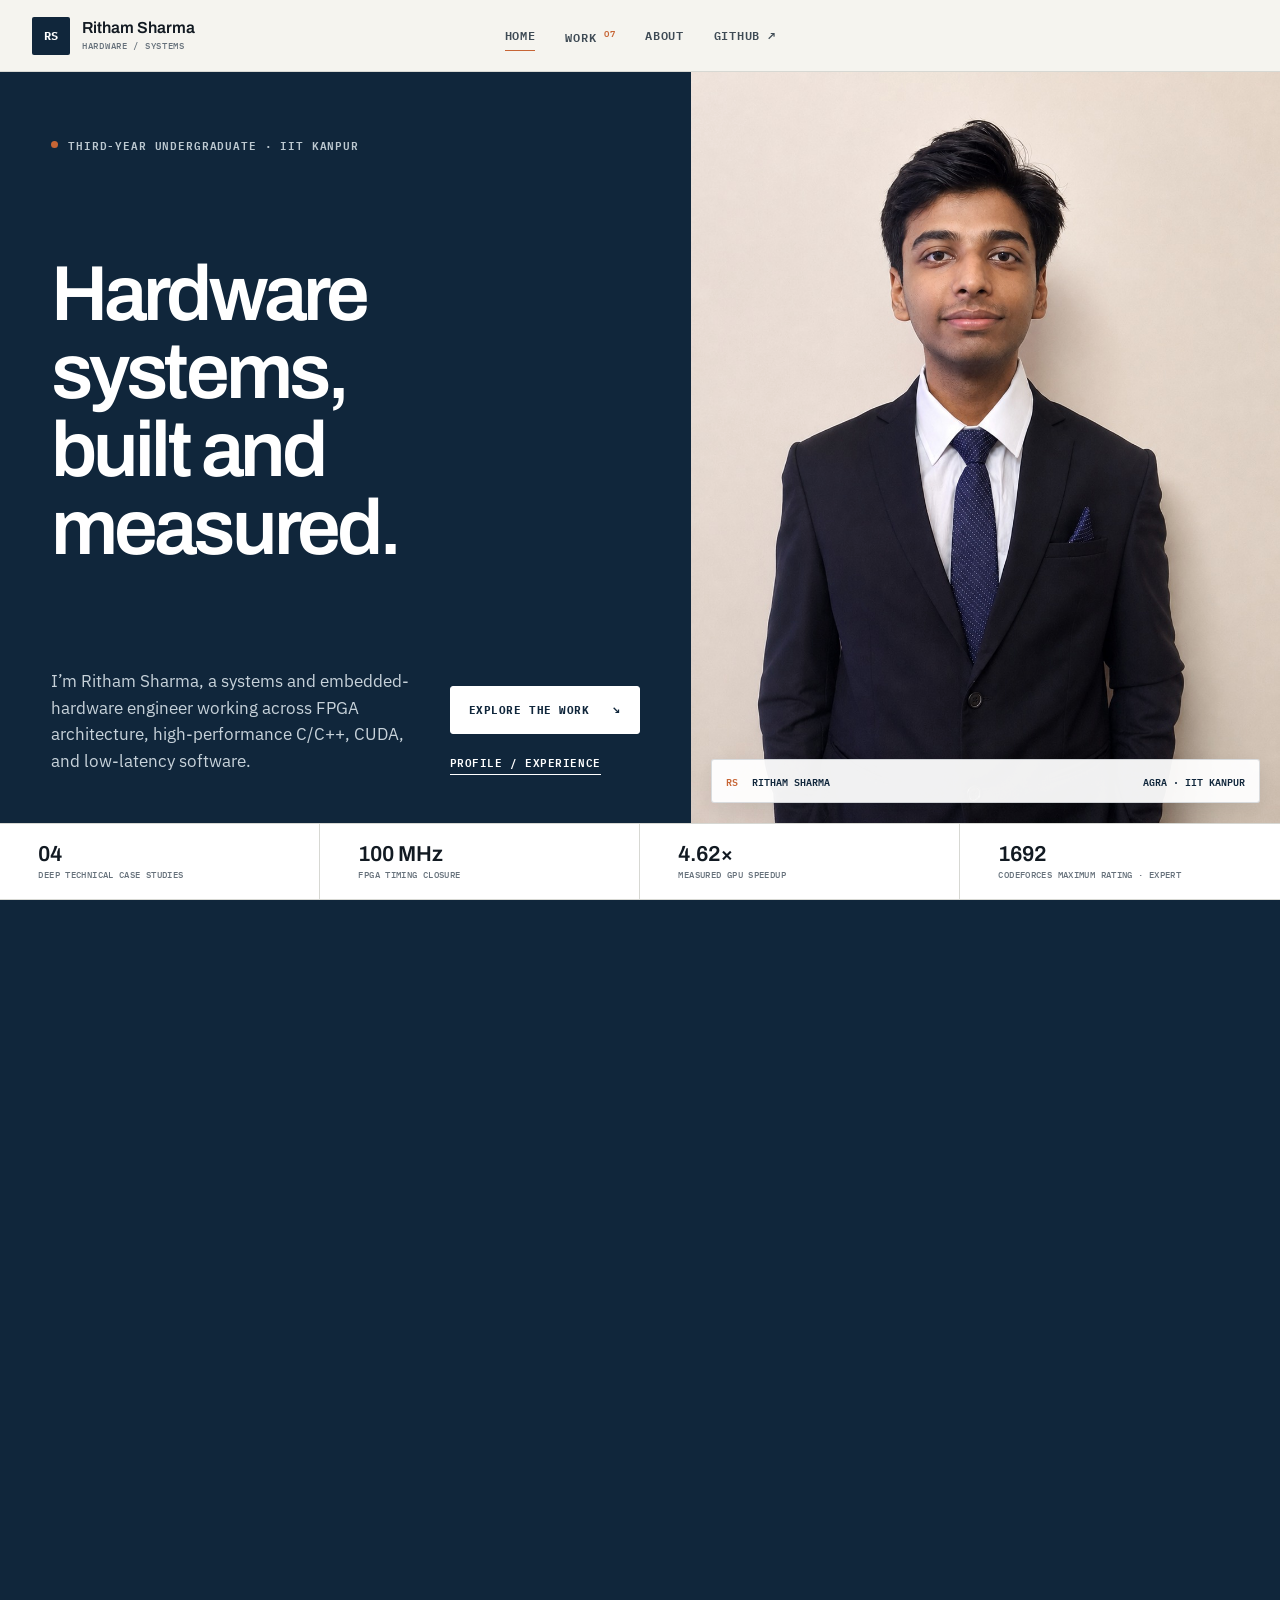
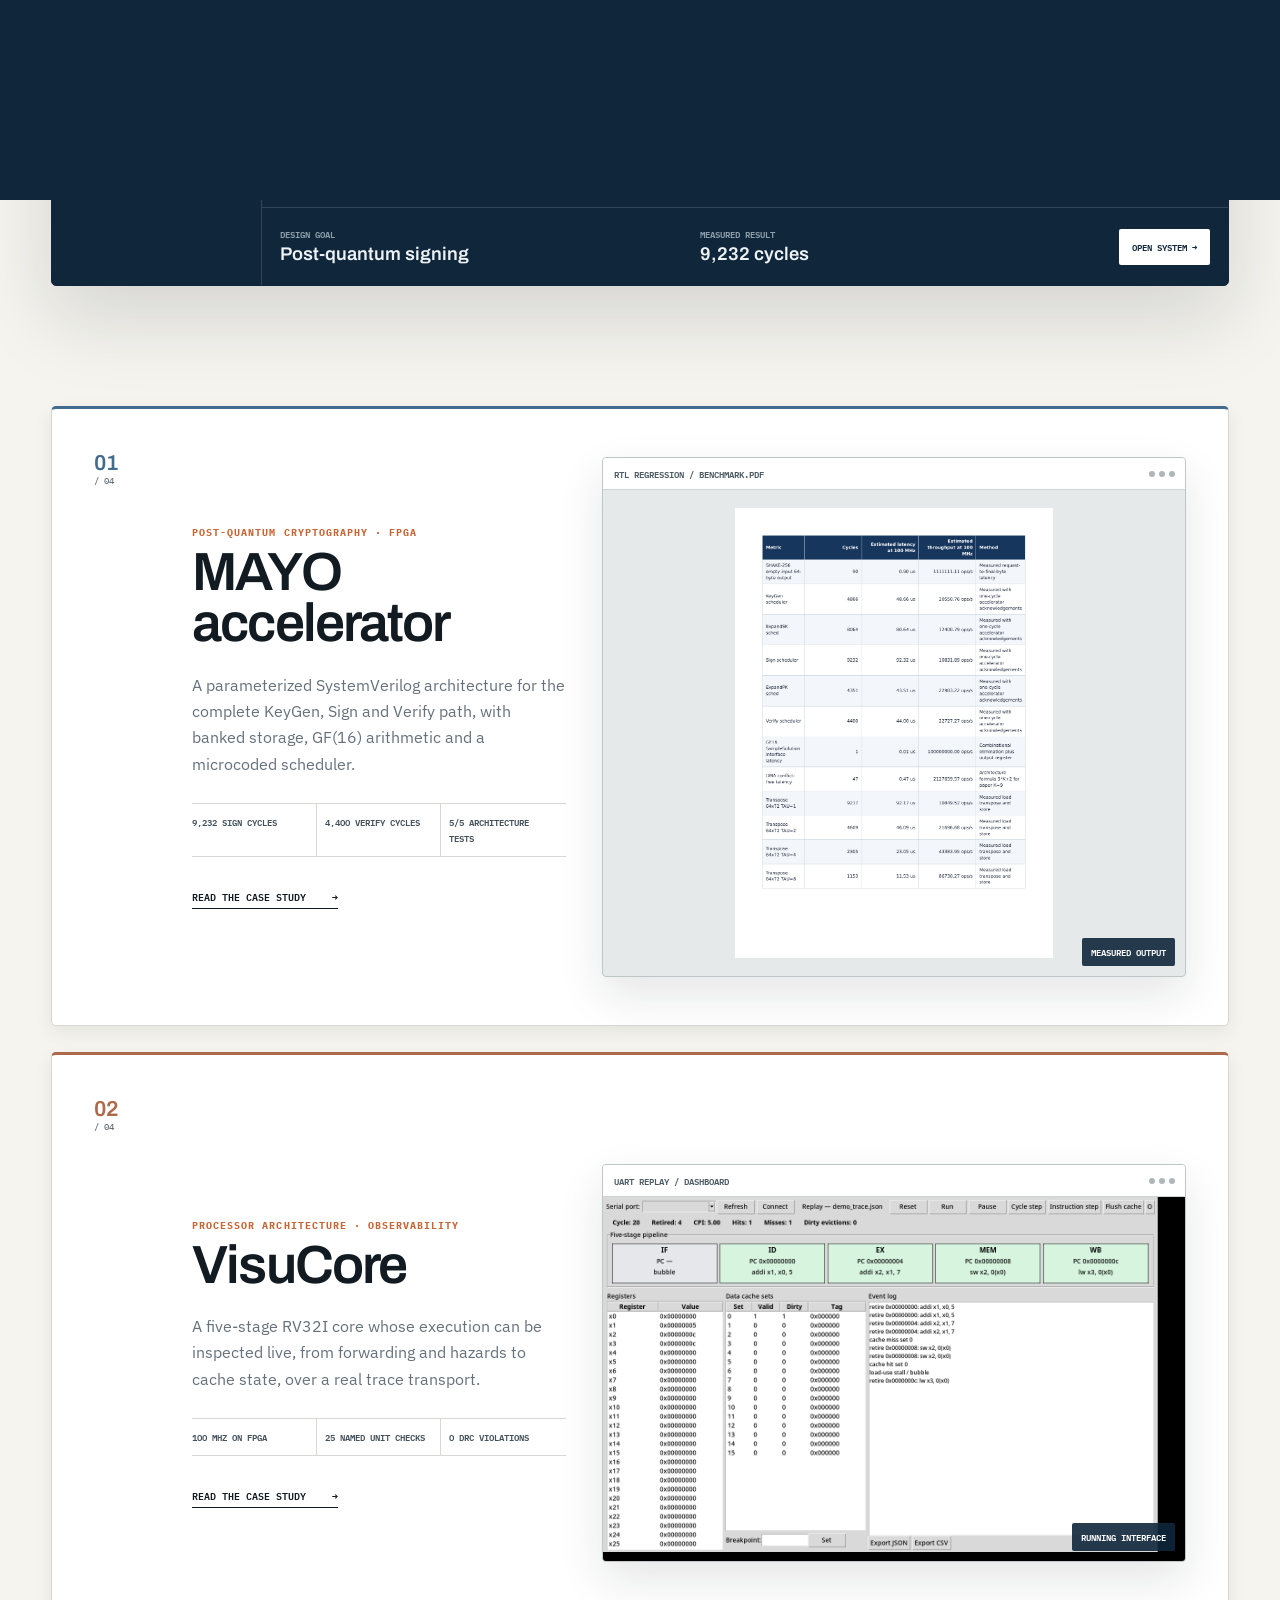
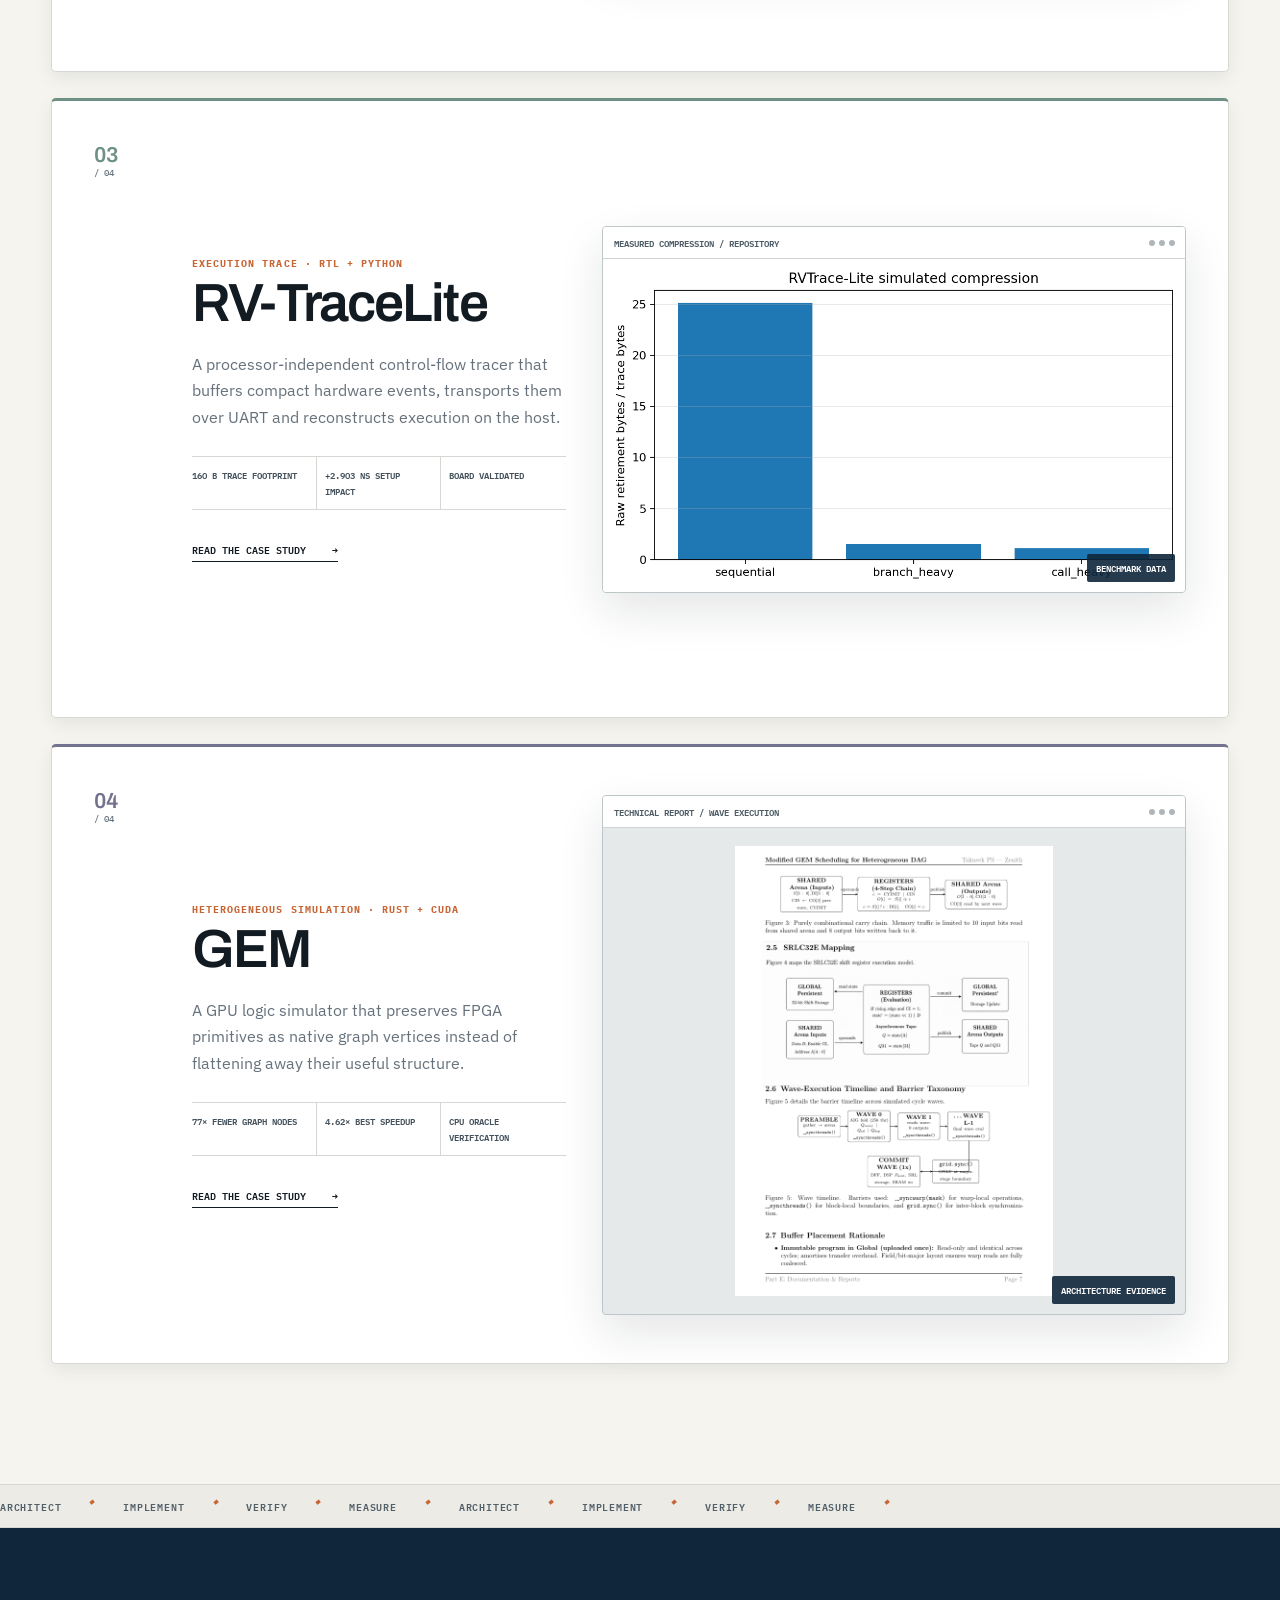
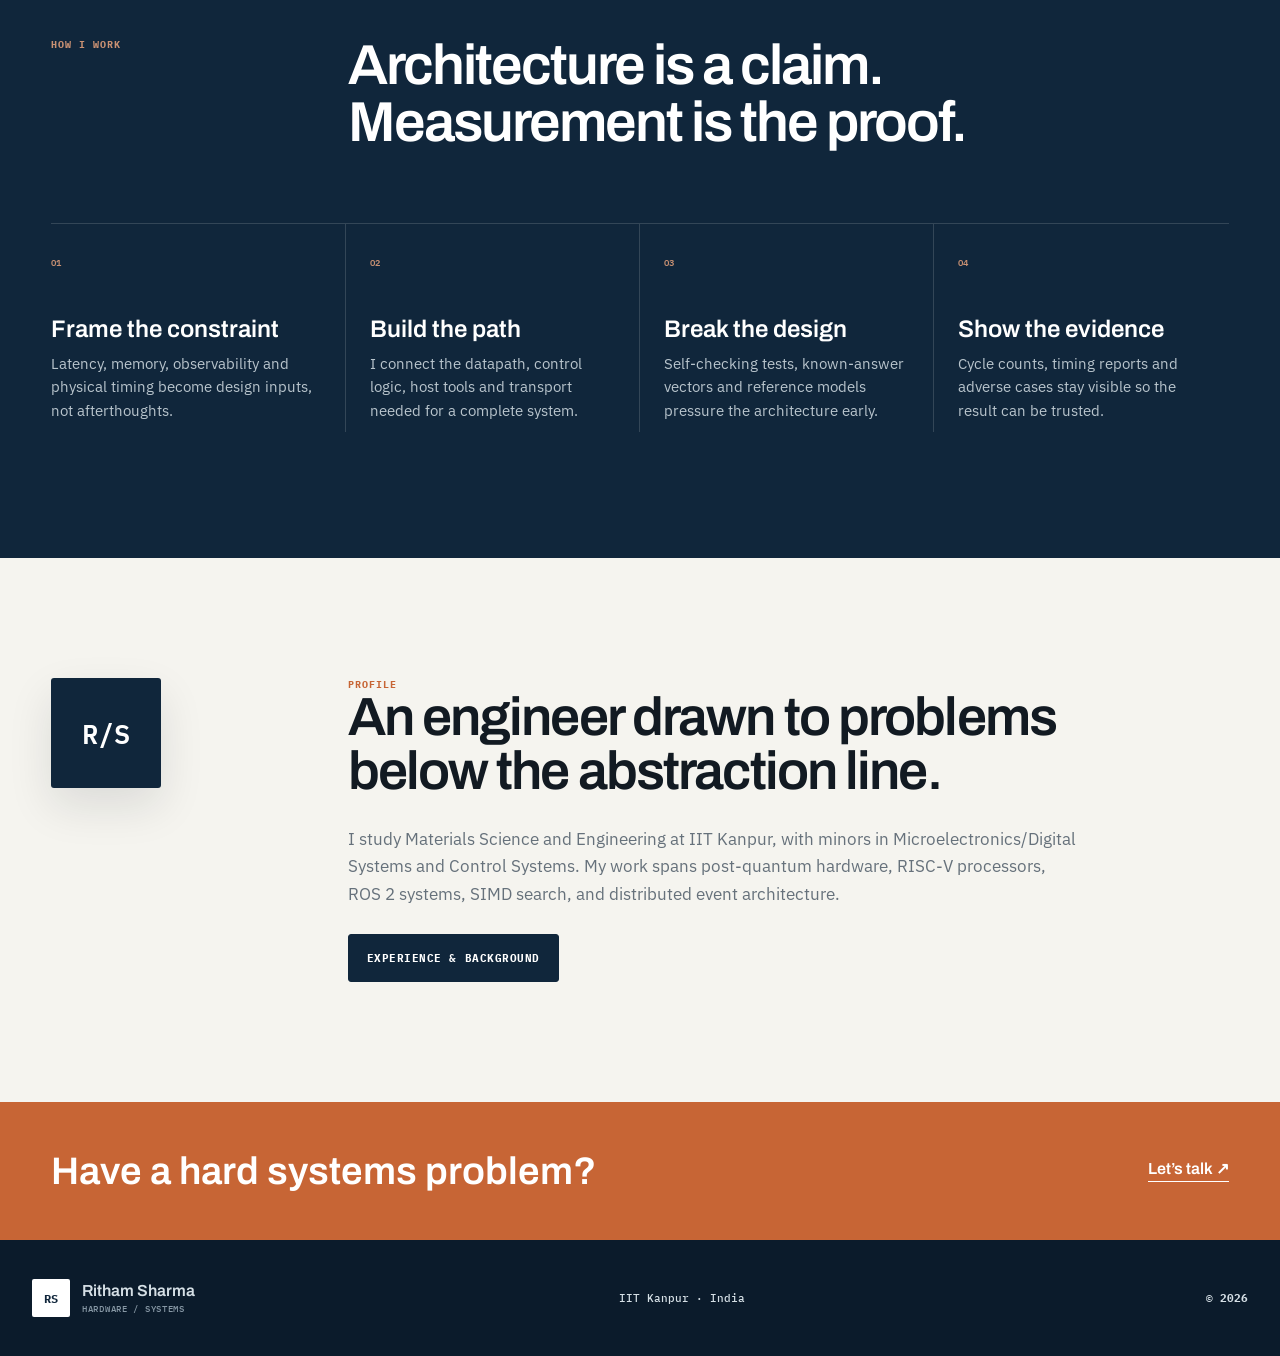
==== commit b4a41934: "Refine typography and remove em dashes" ====
--- a/index.html
+++ b/index.html
@@ -3,15 +3,25 @@
 <head>
   <meta charset="utf-8">
   <meta name="viewport" content="width=device-width,initial-scale=1">
-  <meta name="description" content="Ritham Sharma — hardware and systems engineer building FPGA accelerators, processors and performance-critical software.">
+  <meta name="description" content="Ritham Sharma, a hardware and systems engineer building FPGA accelerators, processors and performance-critical software.">
+  <meta name="robots" content="index, follow">
   <meta name="theme-color" content="#091318">
-  <title>Ritham Sharma — Hardware & Systems Engineer</title>
+  <link rel="canonical" href="https://rithamsharma.github.io/">
+  <link rel="manifest" href="site.webmanifest">
+  <meta property="og:type" content="website">
+  <meta property="og:title" content="Ritham Sharma | Hardware & Systems Engineer">
+  <meta property="og:description" content="FPGA architecture, processor systems, embedded hardware and performance-critical software.">
+  <meta property="og:url" content="https://rithamsharma.github.io/">
+  <meta property="og:image" content="https://rithamsharma.github.io/assets/ritham-portrait.jpeg">
+  <meta name="twitter:card" content="summary_large_image">
+  <title>Ritham Sharma | Hardware & Systems Engineer</title>
   <script>document.documentElement.classList.add('js')</script>
   <link rel="preconnect" href="https://fonts.googleapis.com">
   <link rel="preconnect" href="https://fonts.gstatic.com" crossorigin>
-  <link href="https://fonts.googleapis.com/css2?family=Atkinson+Hyperlegible:wght@400;700&family=Barlow+Semi+Condensed:wght@400;500;600;700;800&display=swap" rel="stylesheet">
+  <link href="https://fonts.googleapis.com/css2?family=Archivo:wght%40400;500;600;700&family=IBM+Plex+Mono:wght%40400;500;600&family=IBM+Plex+Sans:wght%40400;500;600&display=swap" rel="stylesheet">
   <link rel="icon" href="assets/favicon.svg" type="image/svg+xml">
   <link rel="stylesheet" href="styles.css">
+  <script type="application/ld+json">{"@context":"https://schema.org","@type":"Person","name":"Ritham Sharma","url":"https://rithamsharma.github.io/","image":"https://rithamsharma.github.io/assets/ritham-portrait.jpeg","sameAs":["https://github.com/RithamSharma","https://www.linkedin.com/in/ritham-sharma123/"],"alumniOf":{"@type":"CollegeOrUniversity","name":"Indian Institute of Technology Kanpur"},"knowsAbout":["FPGA architecture","SystemVerilog","embedded systems","computer architecture","high-performance C++","CUDA","RISC-V"]}</script>
 </head>
 <body data-page="home">
 <div class="page-wipe" aria-hidden="true"></div><div class="progress" aria-hidden="true"></div><a class="skip" href="#main">Skip to content</a>
@@ -45,12 +55,12 @@
   </section>
 
   <section class="manifesto wrap">
-    <p class="section-name">Selected systems / 2025—26</p>
+    <p class="section-name">Selected systems / 2025 to 2026</p>
     <div><h2 data-split>Not mockups.<br>Working evidence.</h2><p>Every project below is shown through an artifact it produced: a regression report, a live replay dashboard, a measured compression plot or a technical execution diagram.</p></div>
   </section>
 
   <section class="systems-console wrap" aria-labelledby="console-title">
-    <div class="console-head"><div><p class="section-name">Interactive systems map</p><h2 id="console-title">Inspect the signal path.</h2></div><p>Select a build to see how information moves through it. This is a functional overview of the architecture—not a decorative diagram.</p></div>
+    <div class="console-head"><div><p class="section-name">Interactive systems map</p><h2 id="console-title">Inspect the signal path.</h2></div><p>Select a build to see how information moves through it. This is a functional overview of the architecture, not a decorative diagram.</p></div>
     <div class="console-shell">
       <div class="console-tabs" role="tablist" aria-label="Projects">
         <button class="active" type="button" role="tab" aria-selected="true" data-system="mayo"><span>01</span>MAYO</button>
@@ -70,12 +80,12 @@
   <section class="project-ledger">
     <article class="ledger-project ledger-blue" id="project-mayo">
       <div class="project-number">01 <span>/ 04</span></div>
-      <div class="project-copy"><p class="kicker">Post-quantum cryptography · FPGA</p><h3>MAYO accelerator</h3><p>A parameterized SystemVerilog architecture for the complete KeyGen, Sign and Verify path—with banked storage, GF(16) arithmetic and a microcoded scheduler.</p><ul><li>9,232 sign cycles</li><li>4,400 verify cycles</li><li>5/5 architecture tests</li></ul><a href="mayo.html">Read the case study <span>→</span></a></div>
+      <div class="project-copy"><p class="kicker">Post-quantum cryptography · FPGA</p><h3>MAYO accelerator</h3><p>A parameterized SystemVerilog architecture for the complete KeyGen, Sign and Verify path, with banked storage, GF(16) arithmetic and a microcoded scheduler.</p><ul><li>9,232 sign cycles</li><li>4,400 verify cycles</li><li>5/5 architecture tests</li></ul><a href="mayo.html">Read the case study <span>→</span></a></div>
       <a class="artifact-window" href="mayo.html"><span class="window-bar">RTL regression / benchmark.pdf <i></i></span><img src="assets/mayo-benchmark.png" alt="MAYO benchmark report showing cycle measurements"><em>Measured output</em></a>
     </article>
     <article class="ledger-project ledger-orange" id="project-visucore">
       <div class="project-number">02 <span>/ 04</span></div>
-      <div class="project-copy"><p class="kicker">Processor architecture · Observability</p><h3>VisuCore</h3><p>A five-stage RV32I core whose execution can be inspected live—from forwarding and hazards to cache state—over a real trace transport.</p><ul><li>100 MHz on FPGA</li><li>25 named unit checks</li><li>0 DRC violations</li></ul><a href="visucore.html">Read the case study <span>→</span></a></div>
+      <div class="project-copy"><p class="kicker">Processor architecture · Observability</p><h3>VisuCore</h3><p>A five-stage RV32I core whose execution can be inspected live, from forwarding and hazards to cache state, over a real trace transport.</p><ul><li>100 MHz on FPGA</li><li>25 named unit checks</li><li>0 DRC violations</li></ul><a href="visucore.html">Read the case study <span>→</span></a></div>
       <a class="artifact-window wide" href="visucore.html"><span class="window-bar">UART replay / dashboard <i></i></span><img src="assets/visucore-dashboard.png" alt="VisuCore dashboard showing pipeline and register state"><em>Running interface</em></a>
     </article>
     <article class="ledger-project ledger-mint" id="project-rvtrace">
@@ -97,7 +107,7 @@
   <section class="practice">
     <div class="wrap practice-head"><p class="section-name">How I work</p><h2>Architecture is a claim.<br>Measurement is the proof.</h2></div>
     <ol class="practice-steps wrap">
-      <li><span>01</span><h3>Frame the constraint</h3><p>Latency, memory, observability and physical timing become design inputs—not afterthoughts.</p></li>
+      <li><span>01</span><h3>Frame the constraint</h3><p>Latency, memory, observability and physical timing become design inputs, not afterthoughts.</p></li>
       <li><span>02</span><h3>Build the path</h3><p>I connect the datapath, control logic, host tools and transport needed for a complete system.</p></li>
       <li><span>03</span><h3>Break the design</h3><p>Self-checking tests, known-answer vectors and reference models pressure the architecture early.</p></li>
       <li><span>04</span><h3>Show the evidence</h3><p>Cycle counts, timing reports and adverse cases stay visible so the result can be trusted.</p></li>
--- a/styles.css
+++ b/styles.css
@@ -17,9 +17,9 @@
   --acid: #d9e2d9;
   --paper: var(--bg);
   --white: var(--surface);
-  --body: "Atkinson Hyperlegible", -apple-system, BlinkMacSystemFont, "Segoe UI", sans-serif;
-  --display: "Barlow Semi Condensed", "Arial Narrow", sans-serif;
-  --mono: "SFMono-Regular", Consolas, "Liberation Mono", monospace;
+  --body: "IBM Plex Sans", -apple-system, BlinkMacSystemFont, "Segoe UI", sans-serif;
+  --display: "Archivo", "Helvetica Neue", Arial, sans-serif;
+  --mono: "IBM Plex Mono", "SFMono-Regular", Consolas, monospace;
   --shadow-sm: 0 6px 18px rgba(18, 26, 34, .07);
   --shadow-md: 0 18px 45px rgba(18, 26, 34, .11);
   --shadow-lg: 0 30px 80px rgba(18, 26, 34, .15);
@@ -75,7 +75,7 @@
 .hero-copy { display: flex; min-height: 650px; flex-direction: column; justify-content: space-between; padding: clamp(48px, 7vh, 80px) var(--page-gutter) 48px; }
 .eyebrow { display: flex; align-items: center; gap: 10px; color: #bdc9d1; font: 600 .67rem var(--mono); letter-spacing: .08em; text-transform: uppercase; }
 .status-dot { width: 7px; height: 7px; border-radius: 50%; background: var(--accent); }
-.hero-copy h1, .page-hero h1, .case-hero h1, .about-hero h1 { margin: 48px 0; font: 600 clamp(3.5rem, 6.4vw, 6.6rem)/.96 var(--display); letter-spacing: -.035em; }
+.hero-copy h1, .page-hero h1, .case-hero h1, .about-hero h1 { margin: 48px 0; font: 600 clamp(3.5rem, 6.1vw, 6.4rem)/1 var(--display); letter-spacing: -.05em; }
 .hero-bottom { display: grid; grid-template-columns: minmax(260px, 570px) auto; align-items: end; gap: 40px; }
 .hero-deck { margin: 0; color: #c7d2da; font-size: clamp(1.05rem, 1.35vw, 1.3rem); line-height: 1.55; }
 .hero-actions { display: flex; flex-direction: column; align-items: flex-start; gap: 18px; }
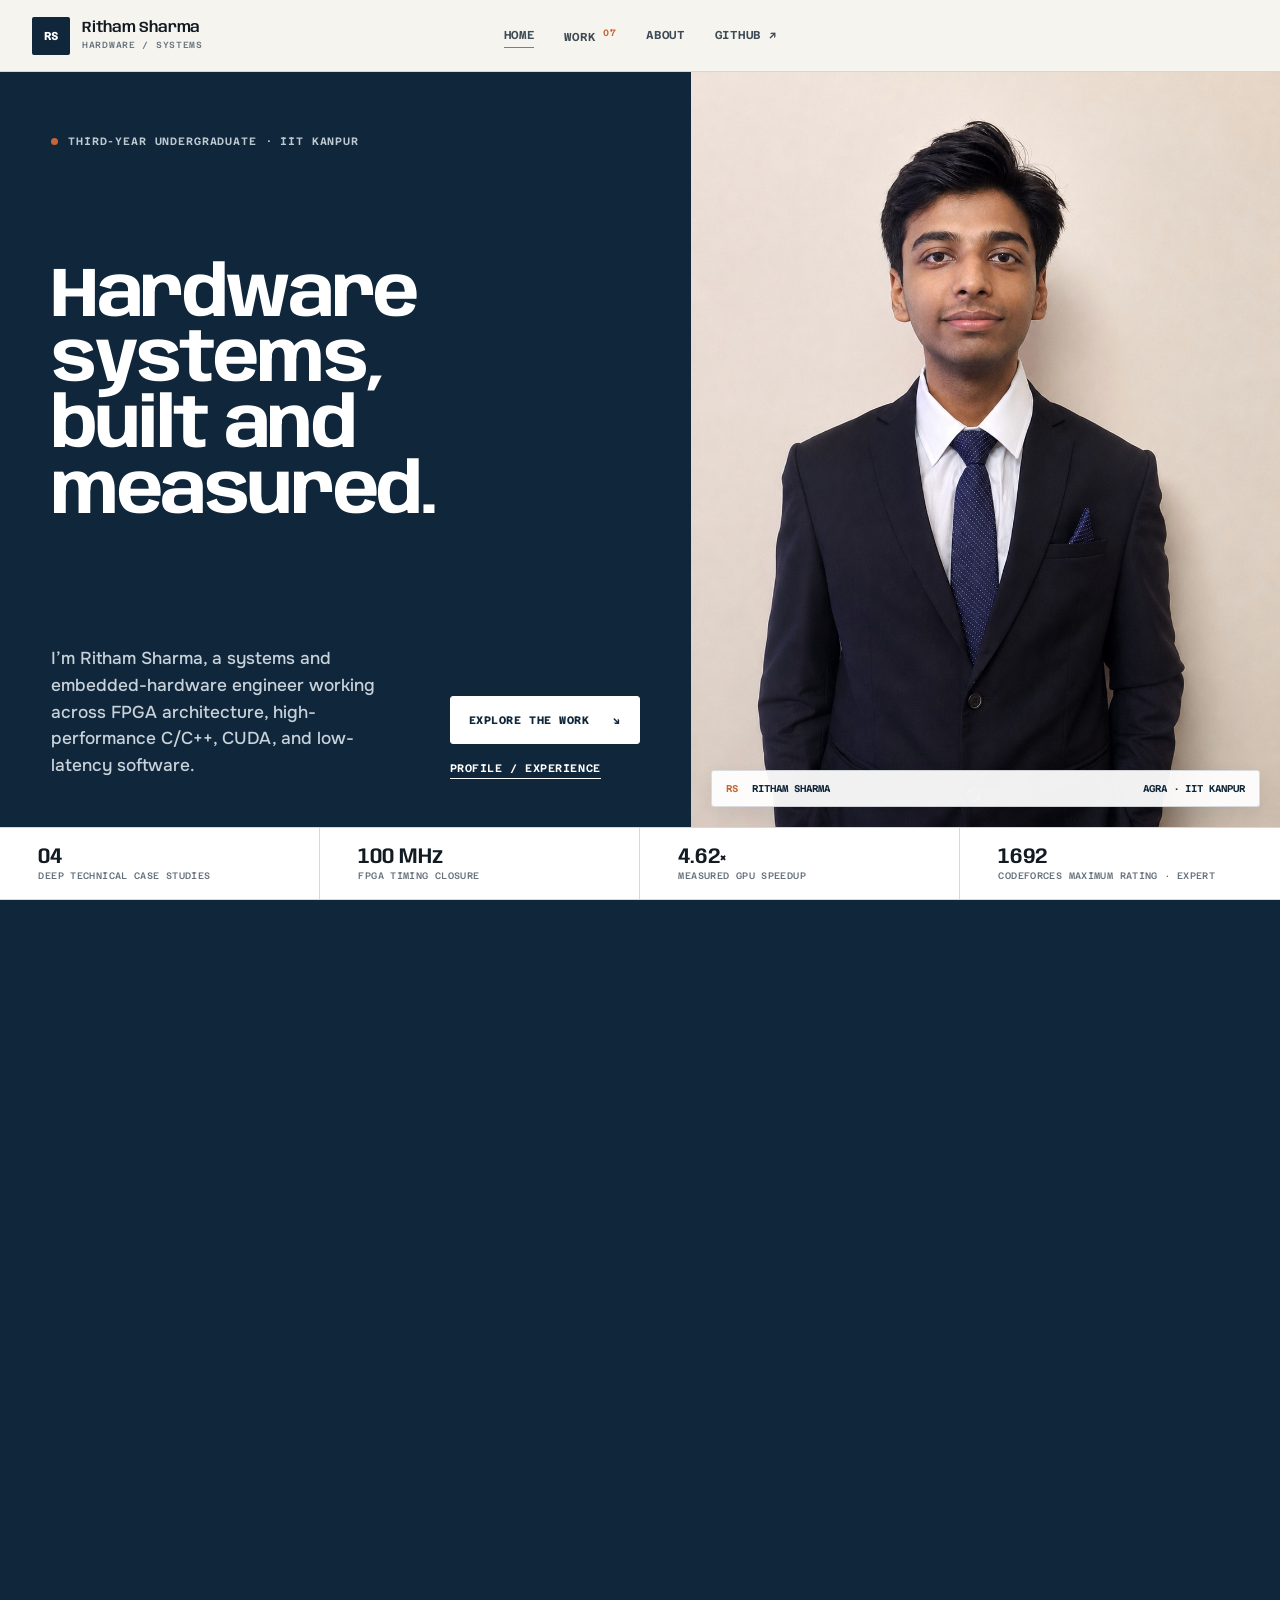
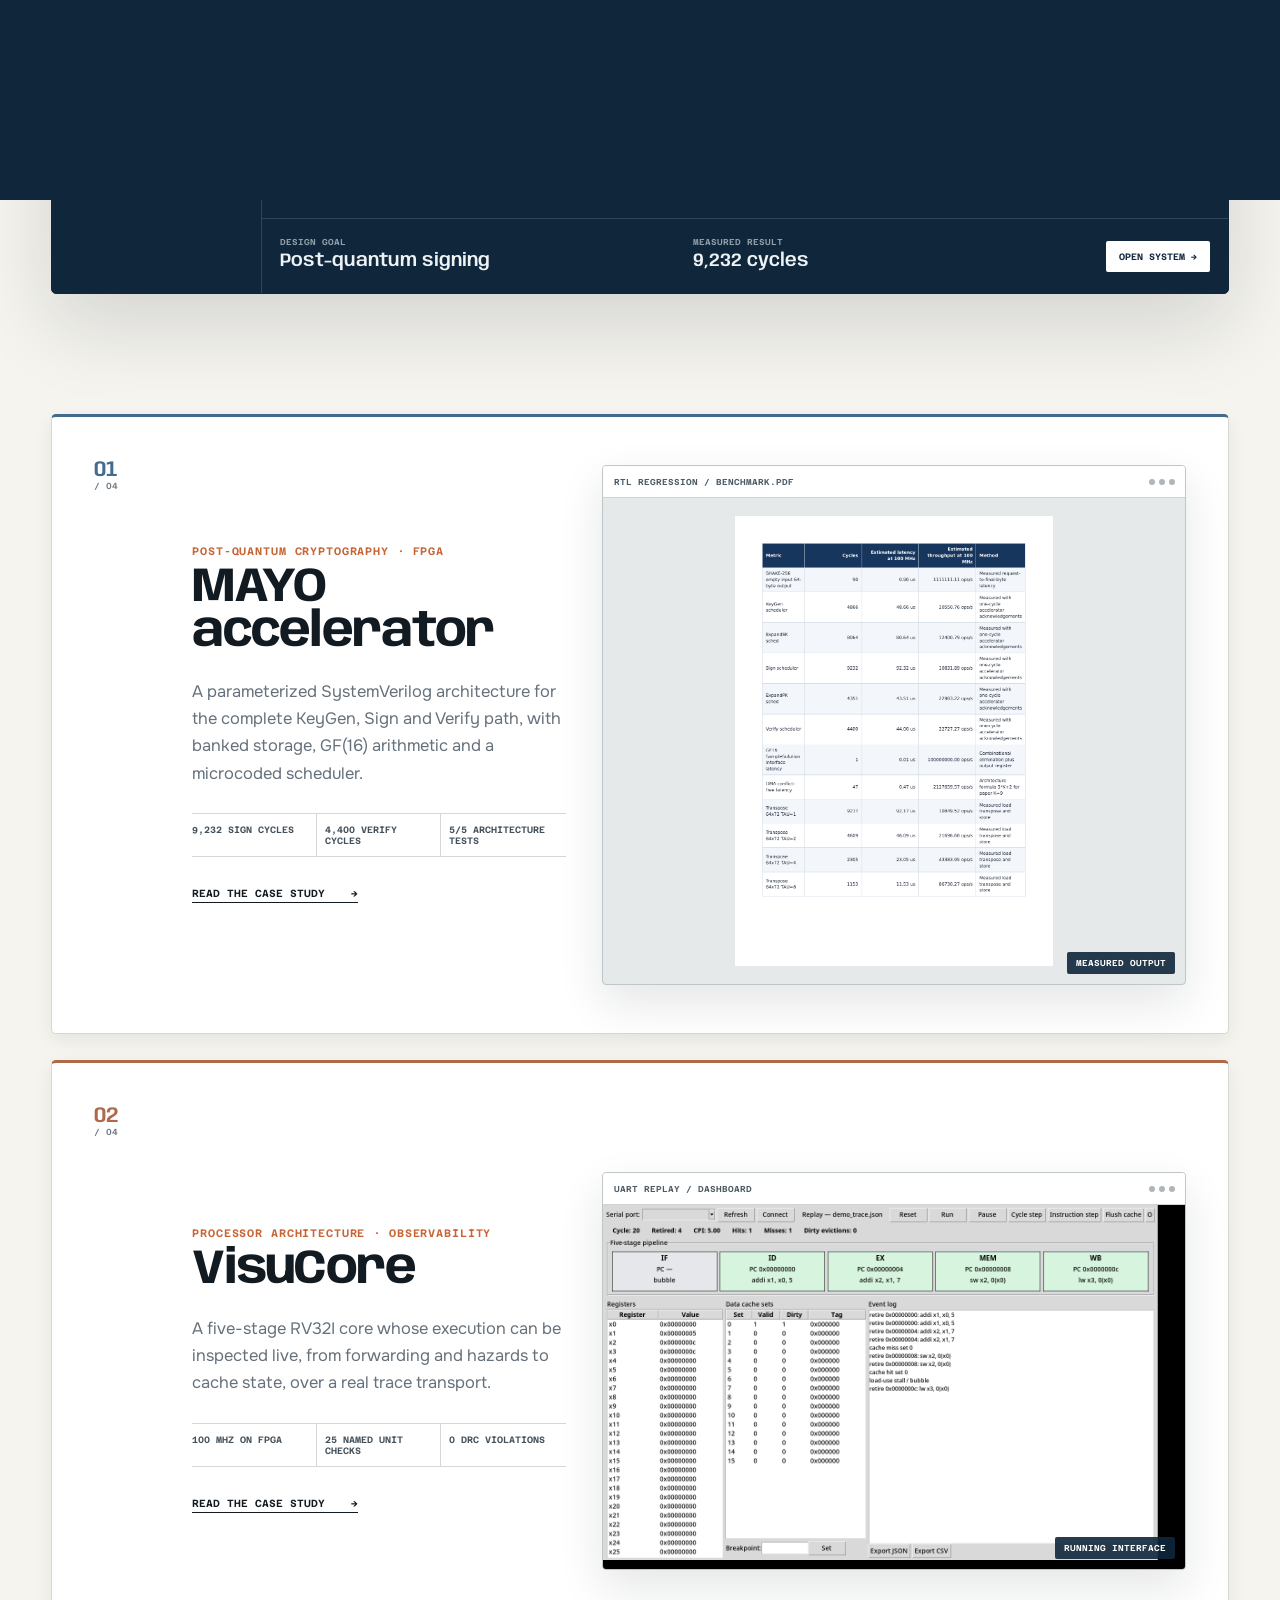
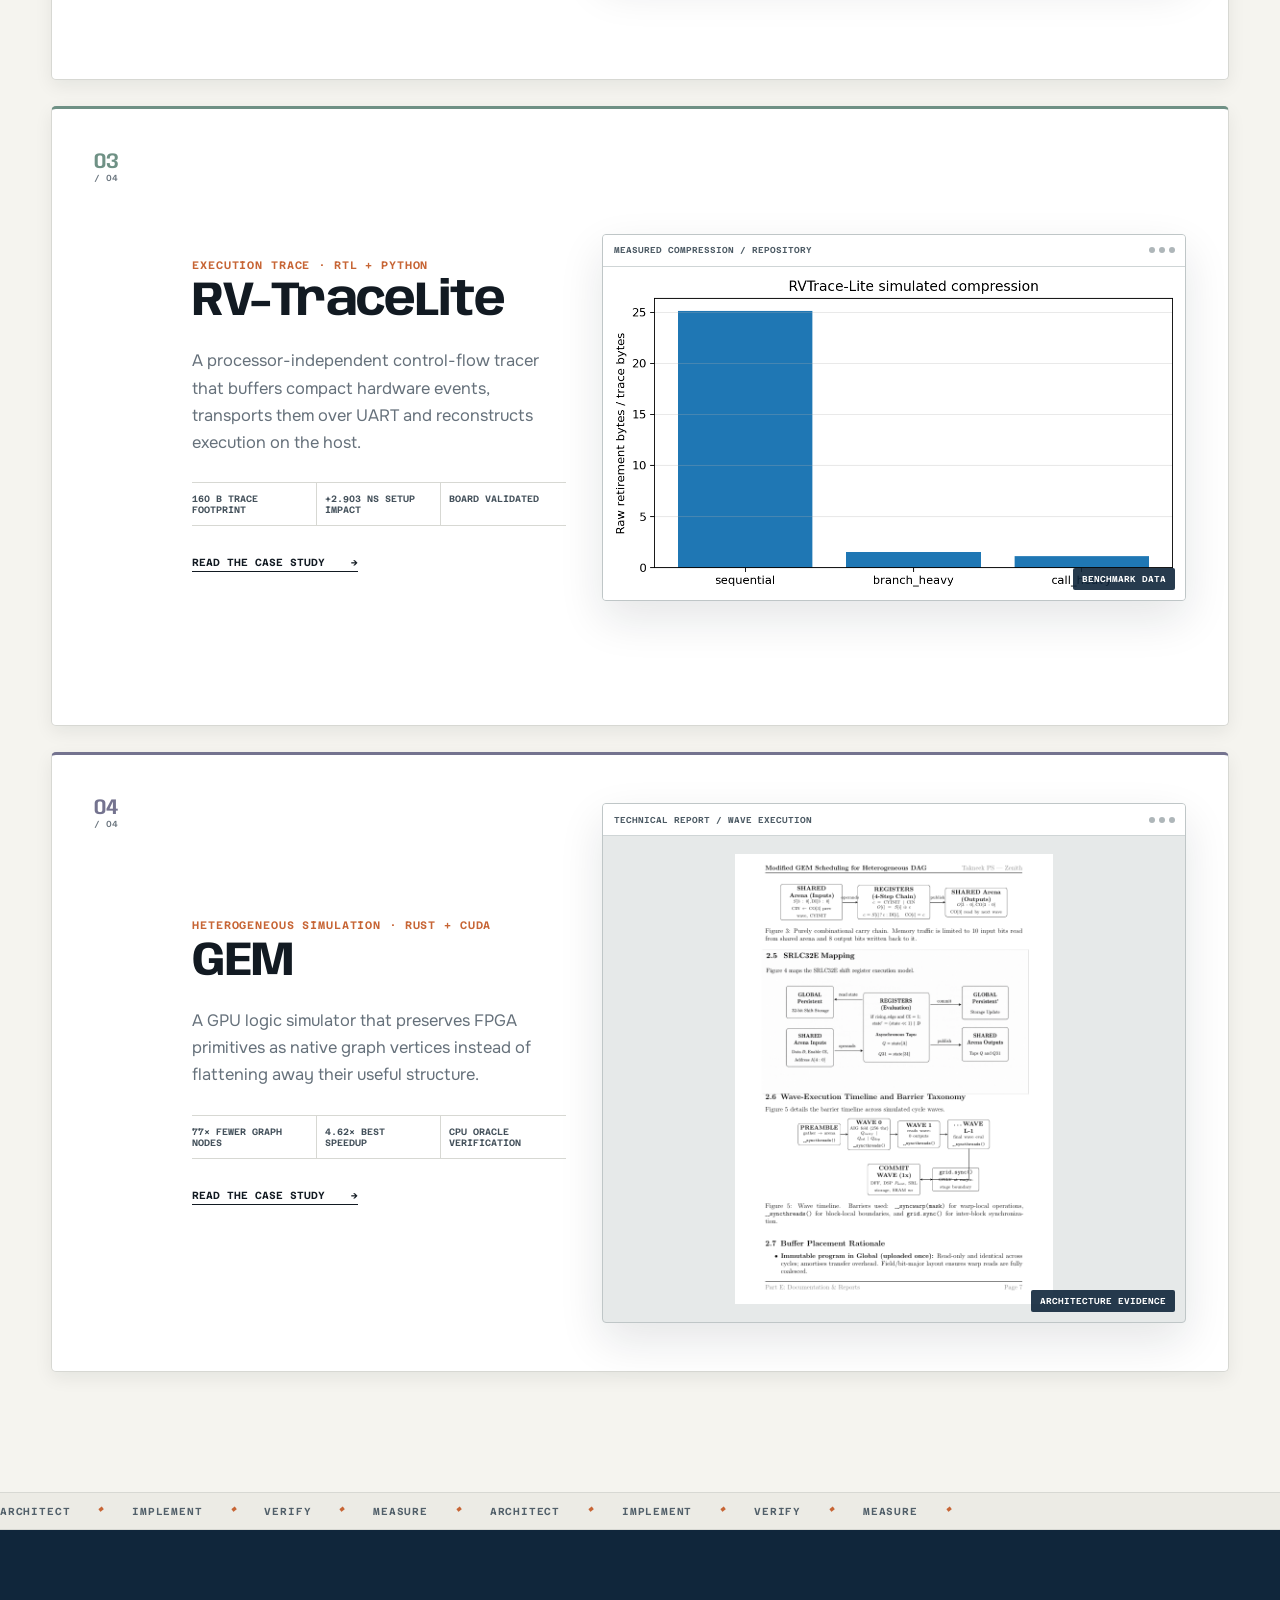
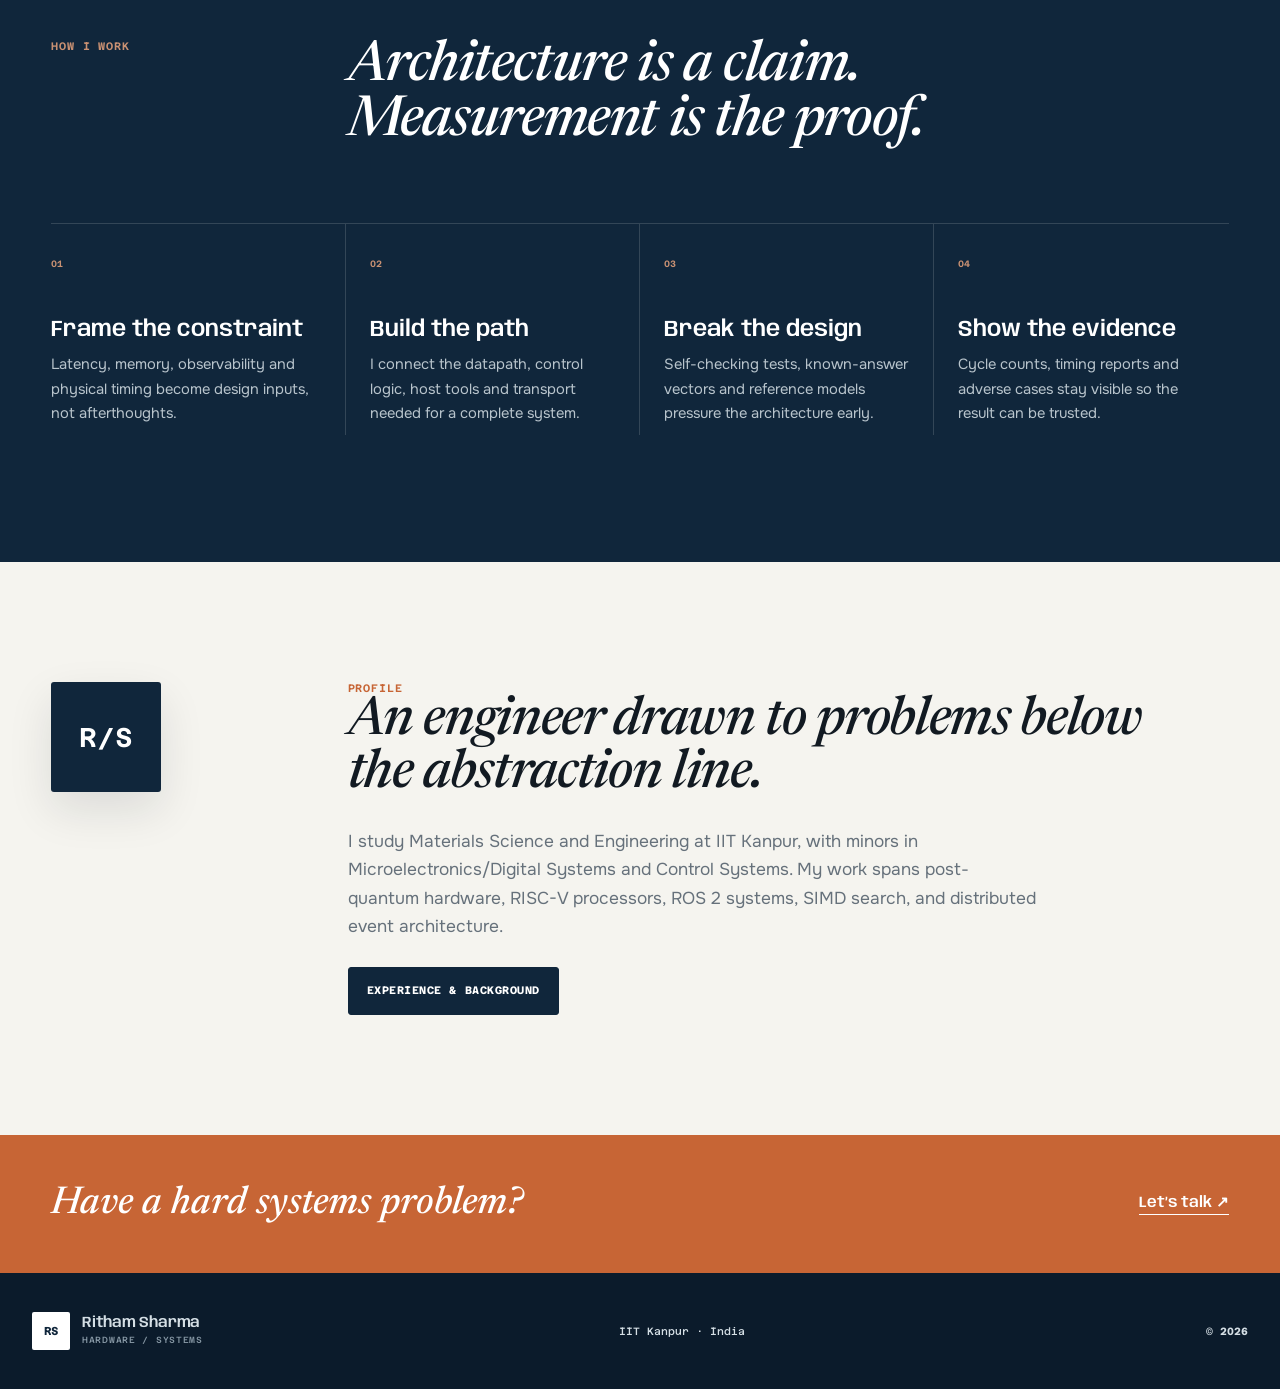
==== commit 84eee927: "Create distinctive editorial typography system" ====
--- a/index.html
+++ b/index.html
@@ -18,7 +18,7 @@
   <script>document.documentElement.classList.add('js')</script>
   <link rel="preconnect" href="https://fonts.googleapis.com">
   <link rel="preconnect" href="https://fonts.gstatic.com" crossorigin>
-  <link href="https://fonts.googleapis.com/css2?family=Archivo:wght%40400;500;600;700&family=IBM+Plex+Mono:wght%40400;500;600&family=IBM+Plex+Sans:wght%40400;500;600&display=swap" rel="stylesheet">
+  <link href="https://fonts.googleapis.com/css2?family=Anybody:wght%40500;600;700&family=Azeret+Mono:wght%40400;500;600&family=Newsreader:ital,opsz,wght%400,6..72,500;1,6..72,500&family=Onest:wght%40400;500;600&display=swap" rel="stylesheet">
   <link rel="icon" href="assets/favicon.svg" type="image/svg+xml">
   <link rel="stylesheet" href="styles.css">
   <script type="application/ld+json">{"@context":"https://schema.org","@type":"Person","name":"Ritham Sharma","url":"https://rithamsharma.github.io/","image":"https://rithamsharma.github.io/assets/ritham-portrait.jpeg","sameAs":["https://github.com/RithamSharma","https://www.linkedin.com/in/ritham-sharma123/"],"alumniOf":{"@type":"CollegeOrUniversity","name":"Indian Institute of Technology Kanpur"},"knowsAbout":["FPGA architecture","SystemVerilog","embedded systems","computer architecture","high-performance C++","CUDA","RISC-V"]}</script>
--- a/styles.css
+++ b/styles.css
@@ -17,9 +17,10 @@
   --acid: #d9e2d9;
   --paper: var(--bg);
   --white: var(--surface);
-  --body: "IBM Plex Sans", -apple-system, BlinkMacSystemFont, "Segoe UI", sans-serif;
-  --display: "Archivo", "Helvetica Neue", Arial, sans-serif;
-  --mono: "IBM Plex Mono", "SFMono-Regular", Consolas, monospace;
+  --body: "Onest", -apple-system, BlinkMacSystemFont, "Segoe UI", sans-serif;
+  --display: "Anybody", "Arial Narrow", sans-serif;
+  --editorial: "Newsreader", Georgia, serif;
+  --mono: "Azeret Mono", "SFMono-Regular", Consolas, monospace;
   --shadow-sm: 0 6px 18px rgba(18, 26, 34, .07);
   --shadow-md: 0 18px 45px rgba(18, 26, 34, .11);
   --shadow-lg: 0 30px 80px rgba(18, 26, 34, .15);
@@ -29,7 +30,7 @@
 
 * { box-sizing: border-box; }
 html { scroll-behavior: smooth; overflow-x: hidden; }
-body { margin: 0; color: var(--ink); background: var(--bg); font-family: var(--body); line-height: 1.6; text-rendering: optimizeLegibility; }
+body { margin: 0; color: var(--ink); background: var(--bg); font-family: var(--body); font-size: 17px; line-height: 1.65; text-rendering: optimizeLegibility; }
 ::selection { color: #fff; background: var(--accent); }
 a { color: inherit; text-decoration: none; }
 img { display: block; max-width: 100%; }
@@ -47,7 +48,7 @@
 
 /* Header */
 .header { position: sticky; z-index: 80; top: 0; height: 72px; display: grid; grid-template-columns: 1fr auto 1fr; align-items: center; padding: 0 32px; background: rgba(245, 244, 239, .96); border-bottom: 1px solid var(--line); backdrop-filter: blur(14px); }
-.logo { display: flex; align-items: center; gap: 12px; width: max-content; font: 600 1rem/1 var(--display); }
+.logo { display: flex; align-items: center; gap: 12px; width: max-content; font: 600 .94rem/1 var(--display); letter-spacing: -.015em; }
 .logo b { display: grid; place-items: center; width: 38px; height: 38px; color: #fff; background: var(--navy); border-radius: 2px; font: 700 .72rem var(--mono); letter-spacing: .04em; }
 .logo span { display: grid; gap: 4px; }
 .logo small { color: var(--muted); font: 500 .56rem var(--mono); letter-spacing: .08em; text-transform: uppercase; }
@@ -63,7 +64,7 @@
 .dark-head .logo small { color: #abb8c2; }
 
 /* Shared controls */
-.section-name, .kicker { margin: 0; color: var(--accent); font: 700 .64rem var(--mono); letter-spacing: .1em; text-transform: uppercase; }
+.section-name, .kicker { margin: 0; color: var(--accent); font: 600 .68rem var(--mono); letter-spacing: .08em; text-transform: uppercase; }
 .action { display: inline-flex; align-items: center; justify-content: space-between; gap: 24px; min-height: 48px; padding: 0 18px; border: 1px solid currentColor; border-radius: 3px; font: 700 .68rem var(--mono); letter-spacing: .05em; text-transform: uppercase; transition: transform .2s var(--ease), box-shadow .2s var(--ease), background .2s; }
 .action:hover { transform: translateY(-2px); box-shadow: var(--shadow-sm); }
 .action.light { color: var(--navy); background: #fff; border-color: #fff; }
@@ -75,9 +76,9 @@
 .hero-copy { display: flex; min-height: 650px; flex-direction: column; justify-content: space-between; padding: clamp(48px, 7vh, 80px) var(--page-gutter) 48px; }
 .eyebrow { display: flex; align-items: center; gap: 10px; color: #bdc9d1; font: 600 .67rem var(--mono); letter-spacing: .08em; text-transform: uppercase; }
 .status-dot { width: 7px; height: 7px; border-radius: 50%; background: var(--accent); }
-.hero-copy h1, .page-hero h1, .case-hero h1, .about-hero h1 { margin: 48px 0; font: 600 clamp(3.5rem, 6.1vw, 6.4rem)/1 var(--display); letter-spacing: -.05em; }
+.hero-copy h1, .page-hero h1, .case-hero h1, .about-hero h1 { margin: 48px 0; font: 700 clamp(3.25rem, 5.45vw, 5.8rem)/.94 var(--display); letter-spacing: -.035em; }
 .hero-bottom { display: grid; grid-template-columns: minmax(260px, 570px) auto; align-items: end; gap: 40px; }
-.hero-deck { margin: 0; color: #c7d2da; font-size: clamp(1.05rem, 1.35vw, 1.3rem); line-height: 1.55; }
+.hero-deck { margin: 0; color: #c7d2da; font: 500 clamp(1.08rem, 1.3vw, 1.26rem)/1.55 var(--body); }
 .hero-actions { display: flex; flex-direction: column; align-items: flex-start; gap: 18px; }
 .portrait { position: relative; min-width: 0; min-height: 650px; margin: 0; overflow: hidden; background: #e8dfd7; }
 .portrait img { position: absolute; inset: 0; width: 100%; height: 100%; object-fit: cover; object-position: center 18%; filter: saturate(.94) contrast(1.01); transition: transform .6s var(--ease); }
@@ -93,13 +94,13 @@
 
 /* Home content */
 .manifesto { display: grid; grid-template-columns: .38fr 1.62fr; gap: 7vw; padding-block: 120px 88px; }
-.manifesto h2, .practice h2, .home-profile h2, .bio .big-copy { max-width: 880px; margin: 0; font: 600 clamp(2.7rem, 4.7vw, 5rem)/1 var(--display); letter-spacing: -.035em; }
+.manifesto h2, .practice h2, .home-profile h2, .bio .big-copy { max-width: 920px; margin: 0; font: italic 500 clamp(3rem, 4.75vw, 5.15rem)/.98 var(--editorial); letter-spacing: -.025em; }
 .manifesto > div > p { max-width: 700px; margin: 26px 0 0; color: var(--muted); font-size: 1.08rem; }
 
 /* Interactive systems console */
 .systems-console { padding-bottom: 120px; }
 .console-head { display: grid; grid-template-columns: 1fr .75fr; align-items: end; gap: 8vw; margin-bottom: 30px; }
-.console-head h2 { margin: 10px 0 0; font: 600 clamp(2.3rem, 4vw, 4rem)/1 var(--display); letter-spacing: -.03em; }
+.console-head h2 { margin: 10px 0 0; font: 600 clamp(2.2rem, 3.6vw, 3.65rem)/1 var(--display); letter-spacing: -.025em; }
 .console-head > p { margin: 0; color: var(--muted); }
 .console-shell { display: grid; grid-template-columns: 210px 1fr; min-height: 470px; color: #edf2f5; background: var(--navy); border: 1px solid var(--navy); border-radius: 5px; box-shadow: var(--shadow-lg); overflow: hidden; }
 .console-tabs { display: flex; flex-direction: column; border-right: 1px solid var(--line-dark); }
@@ -134,7 +135,7 @@
 .project-number { color: var(--project); font: 600 1.35rem var(--display); }
 .project-number span { display: block; color: var(--muted); font: 500 .55rem var(--mono); }
 .project-copy { align-self: center; }
-.project-copy h3 { margin: 8px 0 0; font: 600 clamp(2.6rem, 4.2vw, 4.5rem)/.96 var(--display); letter-spacing: -.035em; }
+.project-copy h3 { margin: 8px 0 0; font: 700 clamp(2.45rem, 3.75vw, 4rem)/.94 var(--display); letter-spacing: -.035em; }
 .project-copy > p:not(.kicker) { max-width: 540px; margin: 22px 0; color: var(--muted); font-size: 1.03rem; }
 .project-copy ul { display: grid; grid-template-columns: repeat(3, 1fr); margin: 26px 0 0; padding: 0; list-style: none; border-block: 1px solid var(--line); }
 .project-copy li { padding: 10px 8px 10px 0; color: #44515b; border-right: 1px solid var(--line); font: 600 .58rem var(--mono); text-transform: uppercase; }
@@ -171,15 +172,15 @@
 .practice-steps li + li { padding-left: 24px; }
 .practice-steps li:last-child { border: 0; }
 .practice-steps span { color: #c99173; font: 600 .58rem var(--mono); }
-.practice-steps h3 { margin: 42px 0 10px; font: 600 1.5rem var(--display); }
+.practice-steps h3 { margin: 42px 0 10px; font: 600 1.4rem/1.1 var(--display); }
 .practice-steps p { margin: 0; color: #b8c4cc; font-size: .92rem; }
 .home-profile { display: grid; grid-template-columns: .38fr 1.62fr; gap: 7vw; padding-block: 120px; }
 .profile-mark { display: grid; place-items: center; width: 110px; aspect-ratio: 1; color: #fff; background: var(--navy); border-radius: 3px; box-shadow: var(--shadow-md); font: 600 1.7rem var(--mono); }
 .home-profile h2 { max-width: 850px; font-size: clamp(2.5rem, 4.2vw, 4.4rem); }
 .home-profile > div:last-child > p:not(.section-name) { max-width: 730px; margin: 26px 0; color: var(--muted); font-size: 1.08rem; }
 .contact-band { display: flex; align-items: center; justify-content: space-between; gap: 30px; padding: 50px var(--page-gutter); color: #fff; background: var(--accent); }
-.contact-band p { margin: 0; font: 600 clamp(1.8rem, 3vw, 3rem)/1 var(--display); }
-.contact-band a { padding-bottom: 3px; border-bottom: 1px solid currentColor; font: 600 1rem var(--display); }
+.contact-band p { margin: 0; font: italic 500 clamp(2rem, 3vw, 3.15rem)/1 var(--editorial); }
+.contact-band a { padding-bottom: 3px; border-bottom: 1px solid currentColor; font: 600 .95rem var(--display); }
 footer { display: grid; grid-template-columns: 1fr 1fr auto; align-items: center; gap: 28px; min-height: 116px; padding: 24px 32px; color: #d5dfe5; background: #0b1b2b; font: 500 .66rem var(--mono); }
 footer .logo b { color: var(--navy); background: #fff; }
 footer .logo small { color: #8798a5; }
@@ -187,7 +188,7 @@
 /* Work index */
 .page-hero { min-height: 520px; padding: 80px var(--page-gutter); color: #fff; background: var(--navy); }
 .page-hero > p { margin: 0; color: #c99173; font: 600 .65rem var(--mono); letter-spacing: .1em; text-transform: uppercase; }
-.page-hero h1 { max-width: 980px; margin: 42px 0; font-size: clamp(3.4rem, 6vw, 6rem); }
+.page-hero h1 { max-width: 1050px; margin: 42px 0; font-size: clamp(3.2rem, 5.4vw, 5.65rem); }
 .page-hero > div { display: flex; gap: 8px; flex-wrap: wrap; }
 .page-hero > div span { padding: 7px 10px; color: #dce4e9; border: 1px solid var(--line-dark); border-radius: 2px; font: 600 .58rem var(--mono); text-transform: uppercase; }
 .work-index { padding-block: 80px; }
@@ -202,7 +203,7 @@
 .work-row:hover figure img { transform: scale(1.015); }
 .work-row > div { display: flex; flex-direction: column; justify-content: center; padding: clamp(36px, 5vw, 70px); }
 .work-row > div > p:first-child { color: var(--accent); font: 600 .61rem var(--mono); text-transform: uppercase; }
-.work-row h2 { margin: 5px 0 0; font: 600 clamp(2.6rem, 4.6vw, 4.6rem)/.98 var(--display); letter-spacing: -.03em; }
+.work-row h2 { margin: 5px 0 0; font: 700 clamp(2.45rem, 4vw, 4.1rem)/.95 var(--display); letter-spacing: -.03em; }
 .work-row > div > p { color: var(--muted); font-size: 1.02rem; }
 .work-row > div > span { width: max-content; margin-top: 24px; padding-bottom: 3px; border-bottom: 1px solid var(--accent); font: 600 .62rem var(--mono); text-transform: uppercase; }
 .work-specs { display: grid; grid-template-columns: repeat(3, 1fr); margin: 22px 0 0; border-block: 1px solid var(--line); }
@@ -224,7 +225,7 @@
 .about-hero > div { display: flex; flex-direction: column; justify-content: center; padding: clamp(48px, 7vw, 100px); }
 .about-hero > div > p:first-child { color: var(--accent); font: 600 .64rem var(--mono); text-transform: uppercase; }
 .about-hero > div > p:last-child { max-width: 660px; color: var(--muted); font-size: 1.16rem; }
-.about-hero h1 { margin: 32px 0; font-size: clamp(3.2rem, 5.5vw, 5.7rem); }
+.about-hero h1 { margin: 32px 0; font-size: clamp(3rem, 4.9vw, 5.15rem); }
 .about-facts { display: grid; grid-template-columns: repeat(4, 1fr); margin: 0; background: var(--navy); color: #fff; }
 .about-facts div { padding: 18px 3vw; border-right: 1px solid var(--line-dark); }
 .about-facts div:last-child { border: 0; }
@@ -239,7 +240,7 @@
 .timeline article { display: grid; grid-template-columns: 150px 1fr; gap: 34px; padding: 32px 0; border-top: 1px solid var(--line-dark); }
 .timeline article:last-child { border-bottom: 1px solid var(--line-dark); }
 .timeline time { color: #c99173; font: 600 .64rem var(--mono); }
-.timeline h2 { margin: 0; font: 600 2.25rem var(--display); }
+.timeline h2 { margin: 0; font: 600 2.05rem/1.08 var(--display); }
 .timeline h3 { margin: 2px 0 10px; color: #aebdc7; font: 600 .6rem var(--mono); text-transform: uppercase; }
 .timeline p { max-width: 760px; margin: 0; color: #b7c4cc; }
 .capabilities { padding-block: 100px; }
@@ -267,7 +268,7 @@
 .case-hero > div, .case-hero dl { position: relative; z-index: 2; }
 .back { padding-bottom: 2px; color: #b9c6ce; border-bottom: 1px solid #657988; font: 600 .59rem var(--mono); text-transform: uppercase; }
 .case-hero > div > p { margin: 28px 0 8px; color: var(--project); font: 600 .62rem var(--mono); text-transform: uppercase; }
-.case-hero h1 { margin: 18px 0 26px; font-size: clamp(3.8rem, 7.3vw, 7.2rem); }
+.case-hero h1 { margin: 18px 0 26px; font-size: clamp(3.5rem, 6.35vw, 6.35rem); }
 .case-summary { display: grid; grid-template-columns: 100px minmax(260px, 620px); gap: 8px 22px; max-width: 760px; padding-top: 16px; border-top: 1px solid var(--line-dark); }
 .case-summary span, .case-summary small { color: #90a1ad; font: 600 .54rem var(--mono); text-transform: uppercase; }
 .case-summary p { grid-row: span 2; margin: 0; color: #c7d2d9; font-size: 1.04rem; line-height: 1.5; }
@@ -281,7 +282,7 @@
 .report-stage { background: #e7ebe8; }
 .artifact-context { position: relative; z-index: 2; max-width: 460px; }
 .artifact-context > span { color: var(--accent); font: 600 .57rem var(--mono); letter-spacing: .08em; text-transform: uppercase; }
-.artifact-context h2 { margin: 18px 0; font: 600 clamp(2.6rem, 4.2vw, 4.4rem)/.98 var(--display); letter-spacing: -.03em; }
+.artifact-context h2 { margin: 18px 0; font: 600 clamp(2.5rem, 3.8vw, 4rem)/.97 var(--display); letter-spacing: -.03em; }
 .artifact-context > p { color: var(--muted); }
 .artifact-context ul { display: flex; flex-wrap: wrap; gap: 7px; margin: 24px 0 32px; padding: 0; list-style: none; }
 .artifact-context li { padding: 6px 9px; color: #51606a; background: rgba(255,255,255,.65); border: 1px solid #cbd1cf; border-radius: 2px; font: 600 .53rem var(--mono); text-transform: uppercase; }
@@ -300,7 +301,7 @@
 .case-body aside::before { content: "Stack / scope"; display: block; margin-bottom: 12px; color: var(--accent); font: 600 .54rem var(--mono); text-transform: uppercase; }
 .case-body aside p { margin: 0; padding: 10px 0; color: #4b5963; border-top: 1px solid var(--line); font: 600 .59rem var(--mono); text-transform: uppercase; }
 .case-body article { max-width: 820px; }
-.case-body h2 { margin: 68px 0 18px; font: 600 clamp(2.4rem, 3.8vw, 3.8rem)/1 var(--display); letter-spacing: -.025em; }
+.case-body h2 { margin: 68px 0 18px; font: 600 clamp(2.25rem, 3.4vw, 3.45rem)/1 var(--display); letter-spacing: -.02em; }
 .case-body h2:first-child { margin-top: 0; }
 .big-copy { color: #25323c; font-size: clamp(1.45rem, 2.3vw, 2.15rem); line-height: 1.35; }
 .case-body article > p:not(.big-copy), .case-body li { color: var(--muted); font-size: 1.04rem; }
@@ -314,7 +315,7 @@
 /* Case-study detail modules */
 .deep-dive { padding: 110px 0; color: #fff; background: var(--navy); }
 .deep-intro { display: grid; grid-template-columns: .34fr 1.28fr; gap: 7vw; }
-.deep-intro h2 { max-width: 820px; margin: 0; font: 600 clamp(2.6rem, 4.5vw, 4.6rem)/1 var(--display); letter-spacing: -.03em; }
+.deep-intro h2 { max-width: 880px; margin: 0; font: italic 500 clamp(2.8rem, 4.35vw, 4.7rem)/1 var(--editorial); letter-spacing: -.025em; }
 .deep-intro > p:last-child { margin: 0; color: var(--muted); }
 .deep-dive .section-name { color: #c99173; }
 .architecture-chain { display: grid; grid-template-columns: repeat(5, 1fr); margin: 70px 0 56px; padding: 0; list-style: none; border: 1px solid var(--line-dark); border-radius: 4px; overflow: hidden; }
@@ -337,7 +338,7 @@
 .proof-ledger li { padding: 10px 8px 10px 0; color: #4e5b64; border-bottom: 1px solid #bdc7c3; font: 600 .59rem var(--mono); text-transform: uppercase; }
 .next-project { display: flex; align-items: center; justify-content: space-between; gap: 30px; padding: 58px var(--page-gutter); color: #fff; background: #0b1b2b; border-top: 1px solid #263d50; }
 .next-project span { color: #9dafba; font: 600 .58rem var(--mono); text-transform: uppercase; }
-.next-project strong { font: 600 clamp(2.5rem, 4.6vw, 4.8rem) var(--display); transition: transform .22s; }
+.next-project strong { font: 700 clamp(2.35rem, 4vw, 4.25rem)/1 var(--display); transition: transform .22s; }
 .next-project:hover strong { transform: translateX(6px); }
 
 /* Lightbox and entrances */
@@ -398,14 +399,15 @@
   .menu { display: block; }
   .home-hero { grid-template-columns: 1fr; grid-template-rows: auto auto auto; }
   .hero-copy { min-height: 590px; padding: 44px 20px; }
-  .hero-copy h1, .page-hero h1, .case-hero h1, .about-hero h1 { font-size: clamp(3rem, 15vw, 4.4rem); }
+  body { font-size: 16px; }
+  .hero-copy h1, .page-hero h1, .case-hero h1, .about-hero h1 { font-size: clamp(2.8rem, 12.5vw, 3.8rem); line-height: .96; }
   .hero-actions { flex-direction: column; }
   .portrait { min-height: 600px; }
   .hero-stats { grid-template-columns: 1fr 1fr; }
   .hero-stats div:nth-child(2) { border-right: 0; }
   .hero-stats div:nth-child(-n+2) { border-bottom: 1px solid var(--line); }
   .manifesto { padding-block: 80px 60px; }
-  .manifesto h2, .practice h2, .home-profile h2, .bio .big-copy { font-size: 2.9rem; }
+  .manifesto h2, .practice h2, .home-profile h2, .bio .big-copy { font-size: clamp(2.65rem, 12vw, 3.2rem); }
   .systems-console { width: 100%; padding-bottom: 80px; }
   .console-head { padding-inline: 16px; }
   .console-shell { display: block; border-radius: 0; box-shadow: none; }
@@ -418,7 +420,7 @@
   .console-readout a { grid-column: 1/-1; text-align: center; }
   .ledger-project { display: block; padding: 28px 20px; }
   .project-number { margin-bottom: 26px; }
-  .project-copy h3 { font-size: 3.2rem; }
+  .project-copy h3 { font-size: clamp(2.55rem, 12vw, 3.15rem); }
   .project-copy ul { grid-template-columns: 1fr; }
   .project-copy li, .project-copy li + li { padding: 8px 0; border: 0; border-bottom: 1px solid var(--line); }
   .artifact-window { height: 480px; margin-top: 42px; }
@@ -458,13 +460,13 @@
   .case-hero dl { grid-template-columns: 1fr; }
   .case-hero dl > div { display: grid; grid-template-columns: 1fr 1fr; border: 0; border-bottom: 1px solid var(--line-dark); }
   .artifact-stage { padding: 70px 20px; }
-  .artifact-context h2 { font-size: 3rem; }
+  .artifact-context h2 { font-size: clamp(2.5rem, 11vw, 3rem); }
   .artifact-stage figure { height: 550px; }
   .dashboard-stage figure, .chart-stage figure { height: auto; }
   .case-body { padding-block: 80px; }
   .metrics { grid-template-columns: 1fr; }
   .deep-dive { padding-block: 80px; }
-  .deep-intro h2 { font-size: 3rem; }
+  .deep-intro h2 { font-size: clamp(2.6rem, 11.5vw, 3.1rem); }
   .architecture-chain { grid-template-columns: 1fr; margin-block: 48px; }
   .architecture-chain li { min-height: 90px; border: 0; border-bottom: 1px solid var(--line-dark); }
   .architecture-chain li:not(:last-child)::after { right: auto; left: 50%; top: auto; bottom: -9px; transform: translateX(-50%) rotate(90deg); }
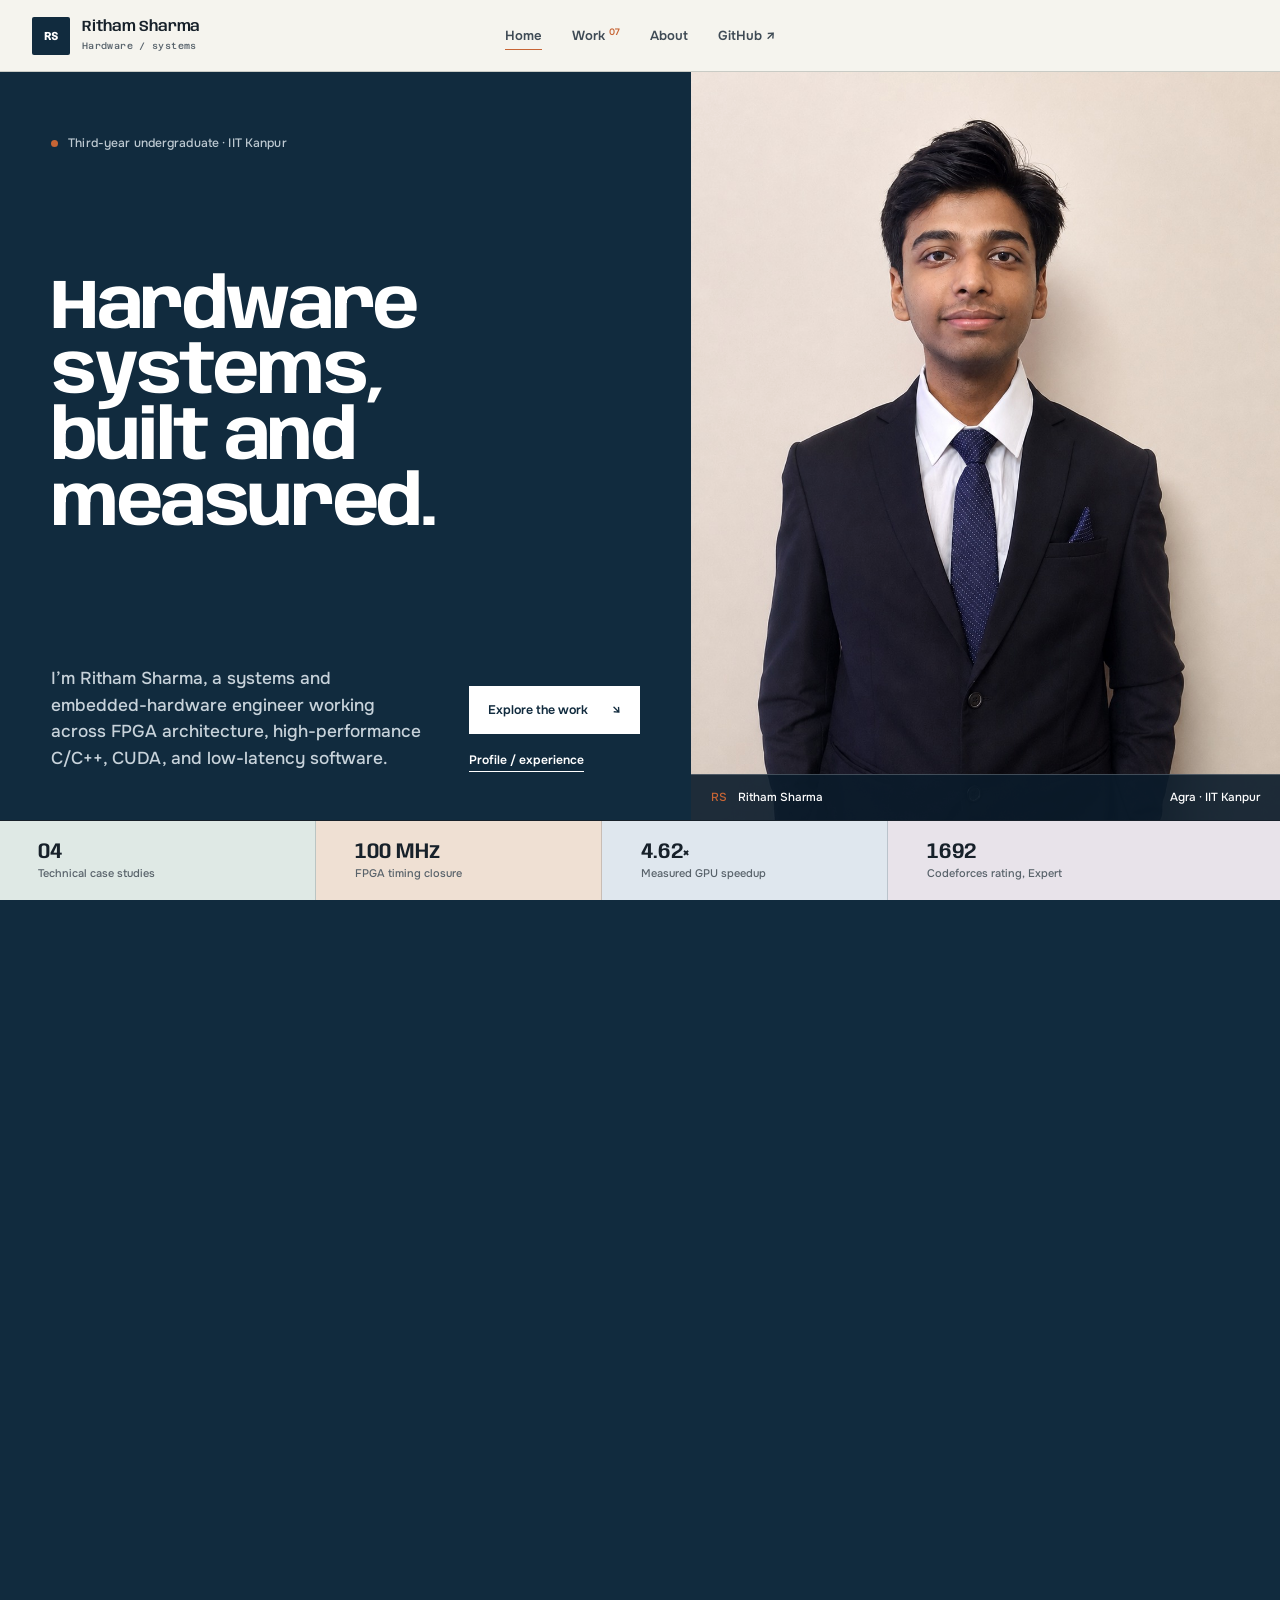
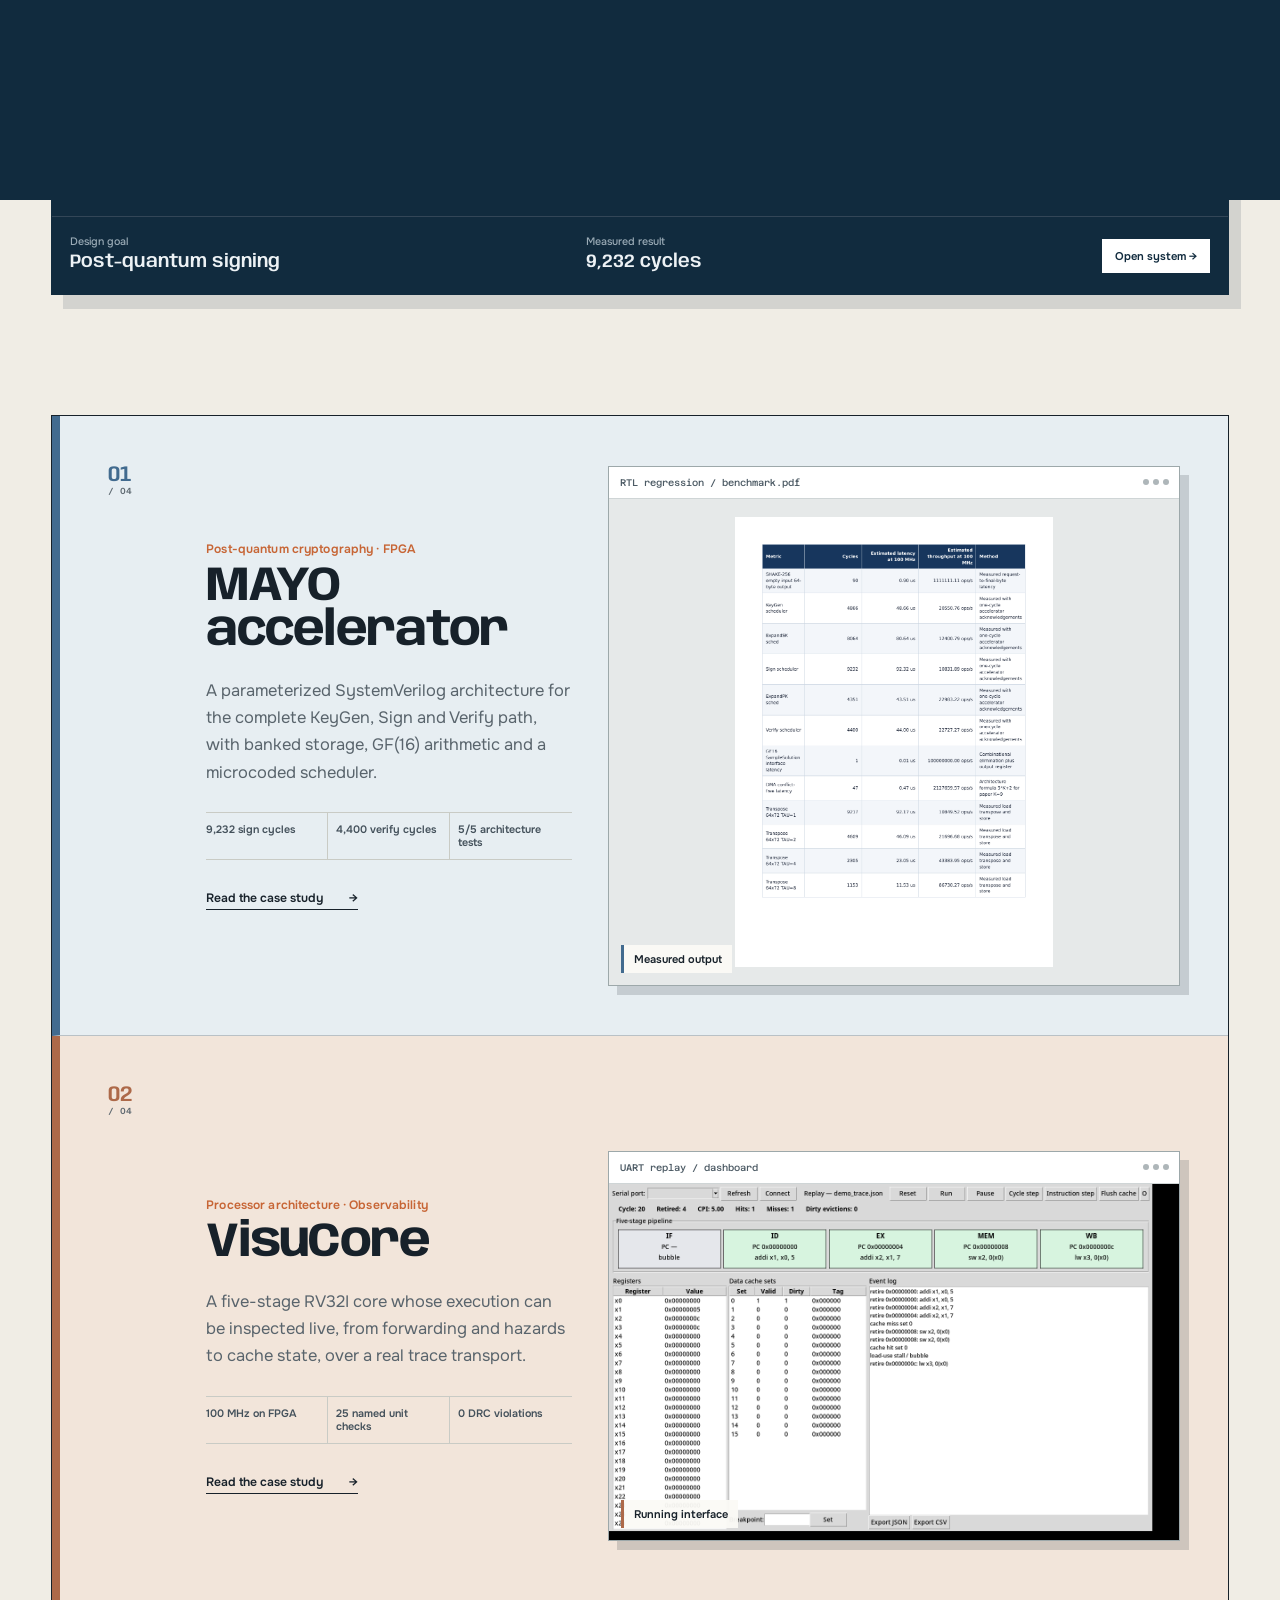
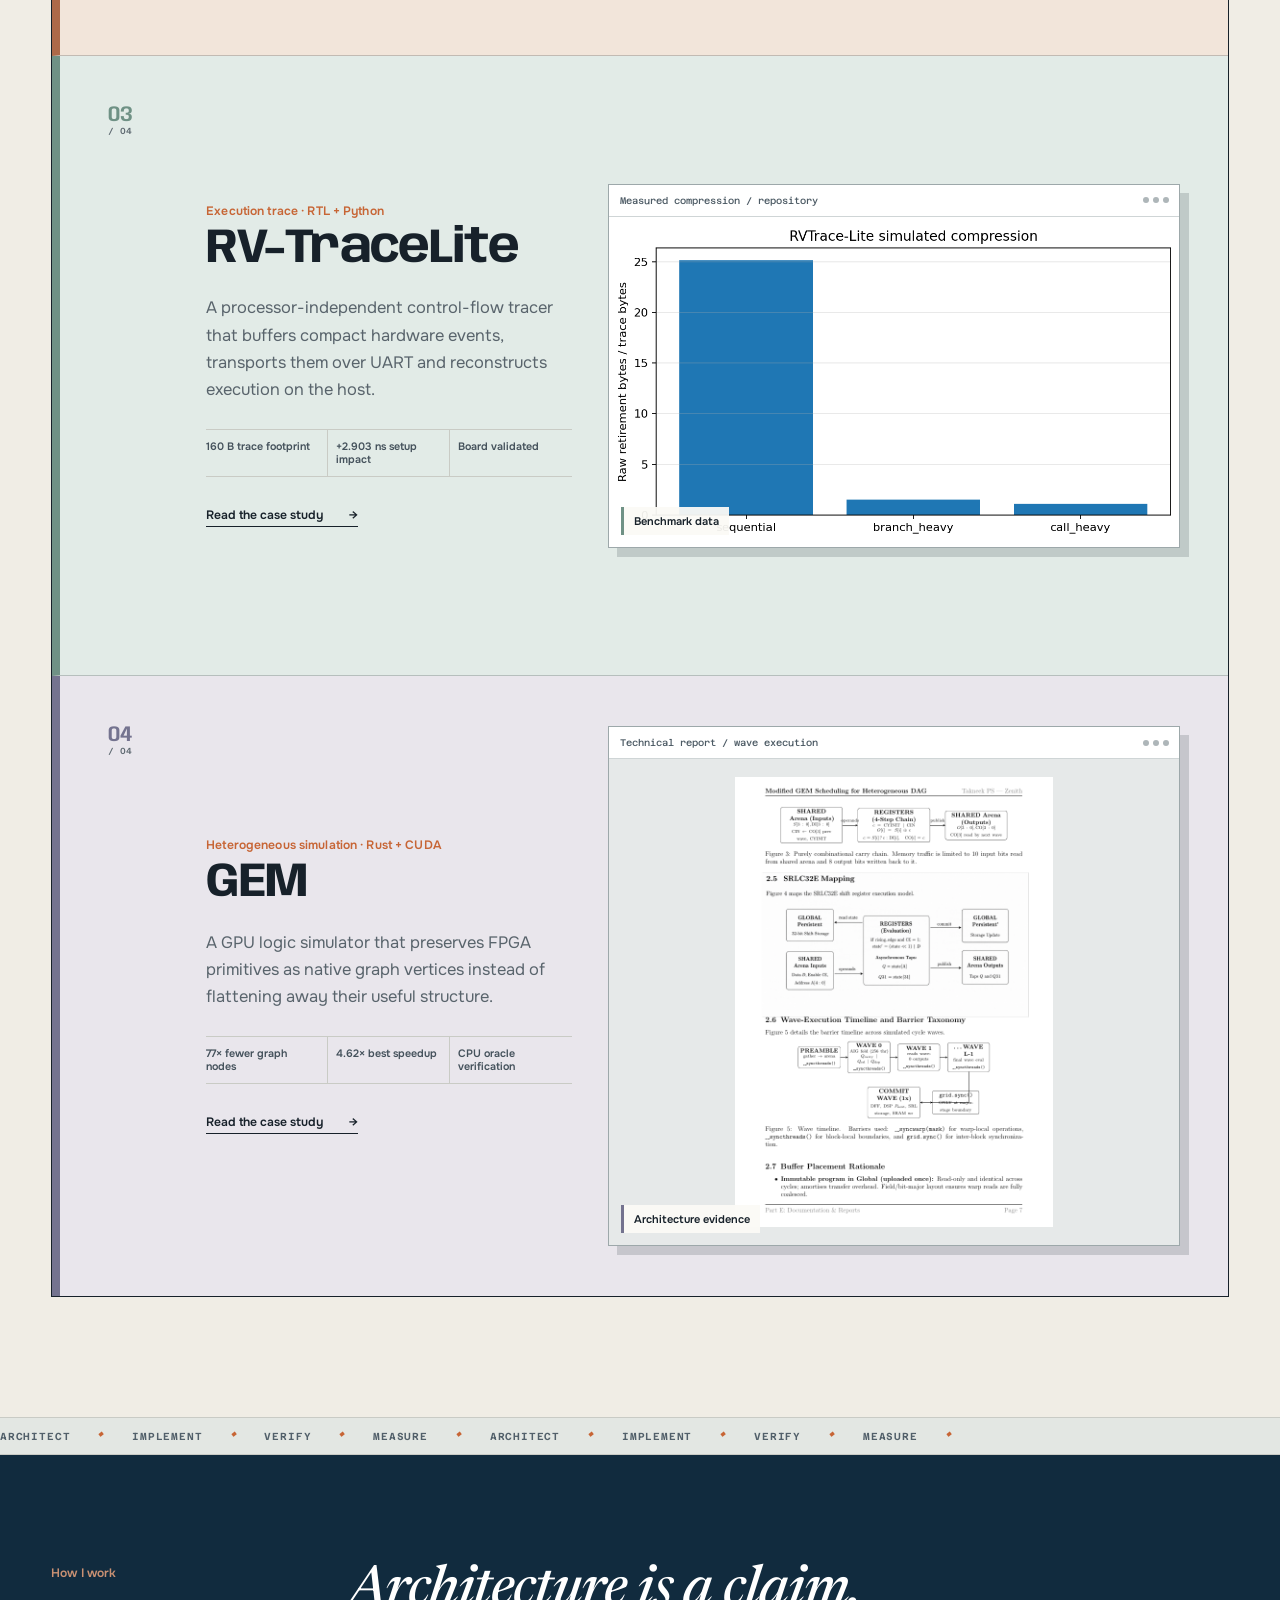
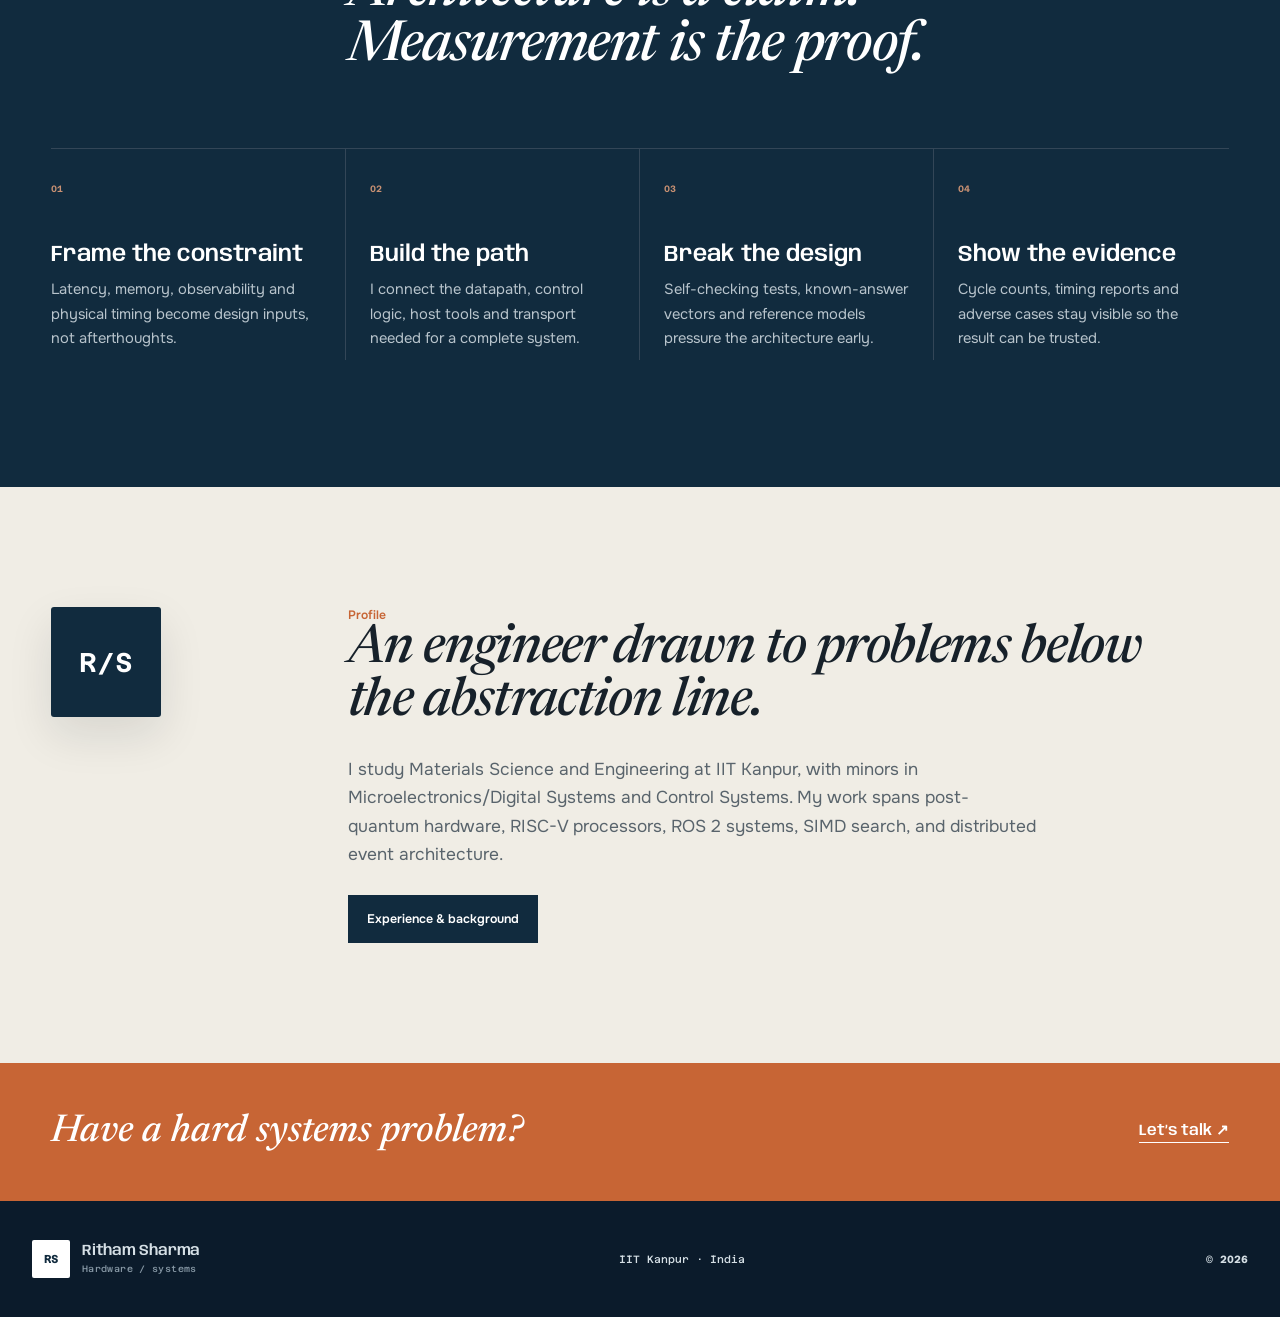
==== commit 194c033d: "Replace template styling with editorial hardware system" ====
--- a/index.html
+++ b/index.html
@@ -47,10 +47,10 @@
       <div class="scope-line" aria-hidden="true"><i></i></div>
     </figure>
     <dl class="hero-stats">
-      <div><dt data-count="4" data-pad="2">04</dt><dd>deep technical case studies</dd></div>
+      <div><dt data-count="4" data-pad="2">04</dt><dd>Technical case studies</dd></div>
       <div><dt data-count="100" data-suffix=" MHz">100 MHz</dt><dd>FPGA timing closure</dd></div>
-      <div><dt data-count="4.62" data-decimals="2" data-suffix="×">4.62×</dt><dd>measured GPU speedup</dd></div>
-      <div><dt>1692</dt><dd>Codeforces maximum rating · Expert</dd></div>
+      <div><dt data-count="4.62" data-decimals="2" data-suffix="×">4.62×</dt><dd>Measured GPU speedup</dd></div>
+      <div><dt>1692</dt><dd>Codeforces rating, Expert</dd></div>
     </dl>
   </section>
 
--- a/styles.css
+++ b/styles.css
@@ -1,11 +1,11 @@
 :root {
-  --bg: #f5f4ef;
-  --surface: #fff;
-  --surface-2: #ecebe5;
-  --ink: #121a22;
-  --navy: #10263b;
-  --muted: #66717b;
-  --line: #d7d8d3;
+  --bg: #f0ede5;
+  --surface: #fbfaf6;
+  --surface-2: #e3e7e3;
+  --ink: #17212a;
+  --navy: #112b3e;
+  --muted: #59646c;
+  --line: #c9cbc5;
   --line-dark: #334657;
   --accent: #c76535;
   --accent-soft: #ead2c4;
@@ -51,30 +51,30 @@
 .logo { display: flex; align-items: center; gap: 12px; width: max-content; font: 600 .94rem/1 var(--display); letter-spacing: -.015em; }
 .logo b { display: grid; place-items: center; width: 38px; height: 38px; color: #fff; background: var(--navy); border-radius: 2px; font: 700 .72rem var(--mono); letter-spacing: .04em; }
 .logo span { display: grid; gap: 4px; }
-.logo small { color: var(--muted); font: 500 .56rem var(--mono); letter-spacing: .08em; text-transform: uppercase; }
-.header nav { display: flex; align-items: center; gap: 30px; justify-self: center; color: #3f4b55; font: 600 .72rem var(--mono); letter-spacing: .06em; text-transform: uppercase; }
+.logo small { color: var(--muted); font: 500 .58rem var(--mono); letter-spacing: .04em; }
+.header nav { display: flex; align-items: center; gap: 30px; justify-self: center; color: #3f4b55; font: 600 .82rem var(--body); letter-spacing: 0; }
 .header nav a { position: relative; padding: 8px 0; }
 .header nav a::after { content: ""; position: absolute; left: 0; right: 100%; bottom: 2px; height: 1px; background: var(--accent); transition: right .25s var(--ease); }
 .header nav a:hover::after, .header nav a.current::after { right: 0; }
 .header nav sup { color: var(--accent); font-size: .58rem; }
-.menu { display: none; justify-self: end; padding: 8px 12px; background: transparent; border: 1px solid var(--line); border-radius: 3px; font: 600 .7rem var(--mono); text-transform: uppercase; }
+.menu { display: none; justify-self: end; padding: 8px 12px; background: transparent; border: 1px solid var(--line); border-radius: 0; font: 600 .76rem var(--body); }
 .dark-head { color: #fff; background: rgba(16, 38, 59, .97); border-color: rgba(255,255,255,.12); }
 .dark-head nav { color: #d7dfe5; }
 .dark-head .logo b { color: var(--navy); background: #fff; }
 .dark-head .logo small { color: #abb8c2; }
 
 /* Shared controls */
-.section-name, .kicker { margin: 0; color: var(--accent); font: 600 .68rem var(--mono); letter-spacing: .08em; text-transform: uppercase; }
-.action { display: inline-flex; align-items: center; justify-content: space-between; gap: 24px; min-height: 48px; padding: 0 18px; border: 1px solid currentColor; border-radius: 3px; font: 700 .68rem var(--mono); letter-spacing: .05em; text-transform: uppercase; transition: transform .2s var(--ease), box-shadow .2s var(--ease), background .2s; }
+.section-name, .kicker { margin: 0; color: var(--accent); font: 600 .76rem var(--body); letter-spacing: .01em; }
+.action { display: inline-flex; align-items: center; justify-content: space-between; gap: 24px; min-height: 48px; padding: 0 18px; border: 1px solid currentColor; border-radius: 0; font: 600 .78rem var(--body); letter-spacing: 0; transition: transform .2s var(--ease), box-shadow .2s var(--ease), background .2s; }
 .action:hover { transform: translateY(-2px); box-shadow: var(--shadow-sm); }
 .action.light { color: var(--navy); background: #fff; border-color: #fff; }
 .action.dark { color: #fff; background: var(--navy); border-color: var(--navy); }
-.text-action { padding-bottom: 3px; border-bottom: 1px solid currentColor; font: 600 .68rem var(--mono); letter-spacing: .05em; text-transform: uppercase; }
+.text-action { padding-bottom: 3px; border-bottom: 1px solid currentColor; font: 600 .76rem var(--body); letter-spacing: 0; }
 
 /* Home hero */
 .home-hero { width: 100%; min-height: calc(100svh - 72px); display: grid; grid-template-columns: minmax(0, 1.08fr) minmax(420px, .92fr); grid-template-rows: 1fr auto; background: var(--navy); color: #fff; }
 .hero-copy { display: flex; min-height: 650px; flex-direction: column; justify-content: space-between; padding: clamp(48px, 7vh, 80px) var(--page-gutter) 48px; }
-.eyebrow { display: flex; align-items: center; gap: 10px; color: #bdc9d1; font: 600 .67rem var(--mono); letter-spacing: .08em; text-transform: uppercase; }
+.eyebrow { display: flex; align-items: center; gap: 10px; color: #bdc9d1; font: 500 .76rem var(--body); letter-spacing: .01em; }
 .status-dot { width: 7px; height: 7px; border-radius: 50%; background: var(--accent); }
 .hero-copy h1, .page-hero h1, .case-hero h1, .about-hero h1 { margin: 48px 0; font: 700 clamp(3.25rem, 5.45vw, 5.8rem)/.94 var(--display); letter-spacing: -.035em; }
 .hero-bottom { display: grid; grid-template-columns: minmax(260px, 570px) auto; align-items: end; gap: 40px; }
@@ -84,16 +84,20 @@
 .portrait img { position: absolute; inset: 0; width: 100%; height: 100%; object-fit: cover; object-position: center 18%; filter: saturate(.94) contrast(1.01); transition: transform .6s var(--ease); }
 .portrait:hover img { transform: scale(1.018); }
 .portrait-grid, .scope-line { display: none; }
-.portrait figcaption { position: absolute; left: 20px; right: 20px; bottom: 20px; display: flex; justify-content: space-between; gap: 16px; padding: 12px 14px; color: var(--navy); background: rgba(255,255,255,.94); border: 1px solid rgba(16,38,59,.15); border-radius: 3px; box-shadow: var(--shadow-sm); font: 600 .62rem var(--mono); text-transform: uppercase; }
+.portrait figcaption { position: absolute; left: 0; right: 0; bottom: 0; display: flex; justify-content: space-between; gap: 16px; padding: 15px 20px; color: #fff; background: rgba(11,27,43,.9); border-top: 1px solid rgba(255,255,255,.22); font: 500 .73rem var(--body); }
 .portrait figcaption i { margin-right: 8px; color: var(--accent); font-style: normal; }
-.hero-stats { grid-column: 1/-1; display: grid; grid-template-columns: repeat(4, 1fr); margin: 0; color: var(--ink); background: var(--surface); border: 1px solid var(--line); border-width: 1px 0; }
-.hero-stats div { padding: 18px clamp(20px, 3vw, 44px); border-right: 1px solid var(--line); }
+.hero-stats { grid-column: 1/-1; display: grid; grid-template-columns: 1.05fr .95fr .95fr 1.3fr; margin: 0; color: var(--ink); background: var(--surface); border-top: 1px solid var(--ink); }
+.hero-stats div { padding: 20px clamp(20px, 3vw, 44px); border-right: 1px solid rgba(23,33,42,.18); }
 .hero-stats div:last-child { border: 0; }
+.hero-stats div:nth-child(1) { background: #dfe9e5; }
+.hero-stats div:nth-child(2) { background: #efe0d3; }
+.hero-stats div:nth-child(3) { background: #dfe7ee; }
+.hero-stats div:nth-child(4) { background: #e8e3ea; }
 .hero-stats dt { font: 600 1.35rem var(--display); }
-.hero-stats dd { margin: 2px 0 0; color: var(--muted); font: 500 .59rem var(--mono); letter-spacing: .04em; text-transform: uppercase; }
+.hero-stats dd { margin: 3px 0 0; color: #58626a; font: 500 .69rem var(--body); letter-spacing: 0; }
 
 /* Home content */
-.manifesto { display: grid; grid-template-columns: .38fr 1.62fr; gap: 7vw; padding-block: 120px 88px; }
+.manifesto { display: grid; grid-template-columns: .38fr 1.62fr; gap: 7vw; padding-block: 120px 88px; border-top: 1px solid var(--ink); }
 .manifesto h2, .practice h2, .home-profile h2, .bio .big-copy { max-width: 920px; margin: 0; font: italic 500 clamp(3rem, 4.75vw, 5.15rem)/.98 var(--editorial); letter-spacing: -.025em; }
 .manifesto > div > p { max-width: 700px; margin: 26px 0 0; color: var(--muted); font-size: 1.08rem; }
 
@@ -102,60 +106,62 @@
 .console-head { display: grid; grid-template-columns: 1fr .75fr; align-items: end; gap: 8vw; margin-bottom: 30px; }
 .console-head h2 { margin: 10px 0 0; font: 600 clamp(2.2rem, 3.6vw, 3.65rem)/1 var(--display); letter-spacing: -.025em; }
 .console-head > p { margin: 0; color: var(--muted); }
-.console-shell { display: grid; grid-template-columns: 210px 1fr; min-height: 470px; color: #edf2f5; background: var(--navy); border: 1px solid var(--navy); border-radius: 5px; box-shadow: var(--shadow-lg); overflow: hidden; }
-.console-tabs { display: flex; flex-direction: column; border-right: 1px solid var(--line-dark); }
-.console-tabs button { display: grid; grid-template-columns: 28px 1fr; gap: 8px; align-items: center; min-height: 68px; padding: 0 18px; color: #93a4b1; background: transparent; border: 0; border-bottom: 1px solid var(--line-dark); text-align: left; cursor: pointer; font: 600 .68rem var(--mono); text-transform: uppercase; transition: color .18s, background .18s; }
+.console-shell { display: grid; grid-template-columns: 1fr; min-height: 470px; color: #edf2f5; background: var(--navy); border: 1px solid var(--navy); border-top: 5px solid var(--accent); border-radius: 0; box-shadow: 12px 14px 0 rgba(17,43,62,.13); overflow: hidden; }
+.console-tabs { display: grid; grid-template-columns: repeat(4, 1fr); border-bottom: 1px solid var(--line-dark); }
+.console-tabs button { display: grid; grid-template-columns: 28px 1fr; gap: 8px; align-items: center; min-height: 62px; padding: 0 18px; color: #a9b6bf; background: transparent; border: 0; border-right: 1px solid var(--line-dark); text-align: left; cursor: pointer; font: 600 .78rem var(--body); transition: color .18s, background .18s; }
+.console-tabs button:last-child { border-right: 0; }
 .console-tabs button span { opacity: .55; font-size: .56rem; }
 .console-tabs button:hover, .console-tabs button.active { color: #fff; background: #1c3850; }
 .console-view { display: grid; grid-template-rows: auto 1fr auto auto; min-width: 0; }
-.console-toolbar { display: flex; justify-content: space-between; padding: 12px 16px; color: #9aabb6; border-bottom: 1px solid var(--line-dark); font: 600 .57rem var(--mono); text-transform: uppercase; letter-spacing: .06em; }
+.console-toolbar { display: flex; justify-content: space-between; padding: 12px 16px; color: #a6b3bc; border-bottom: 1px solid var(--line-dark); font: 500 .62rem var(--mono); letter-spacing: .02em; }
 .console-toolbar span:first-child { display: flex; align-items: center; gap: 8px; }
 .console-toolbar i { width: 6px; height: 6px; border-radius: 50%; background: var(--accent); }
 #signal-canvas { display: block; width: 100%; height: 220px; }
 .signal-flow { display: flex; align-items: center; justify-content: center; gap: 12px; padding: 18px; border-block: 1px solid var(--line-dark); overflow: auto; }
-.signal-flow span { padding: 7px 10px; color: #d8e0e5; border: 1px solid #526778; border-radius: 2px; font: 600 .58rem var(--mono); text-transform: uppercase; white-space: nowrap; transition: background .2s, color .2s, transform .2s; }
+.signal-flow span { padding: 7px 10px; color: #d8e0e5; border-bottom: 1px solid #718594; font: 500 .62rem var(--mono); white-space: nowrap; transition: background .2s, color .2s, transform .2s; }
 .signal-flow span.pulse { color: var(--navy); background: #dbe3df; transform: translateY(-2px); }
 .signal-flow b { color: var(--accent); font-weight: 400; }
 .console-readout { display: grid; grid-template-columns: 1fr 1fr auto; align-items: center; gap: 20px; padding: 18px; }
-.console-readout small { display: block; color: #8fa0ac; font: 600 .54rem var(--mono); text-transform: uppercase; }
+.console-readout small { display: block; color: #9aabb6; font: 500 .67rem var(--body); }
 .console-readout strong { font: 600 1.15rem var(--display); }
-.console-readout a { padding: 10px 13px; color: var(--navy); background: #fff; border-radius: 2px; font: 600 .58rem var(--mono); text-transform: uppercase; transition: transform .2s var(--ease), background .2s; }
+.console-readout a { padding: 10px 13px; color: var(--navy); background: #fff; font: 600 .7rem var(--body); transition: transform .2s var(--ease), background .2s; }
 .console-readout a:hover { background: #e8ecea; transform: translateX(3px); }
 .console-readout.swap > * { animation: readout .28s both var(--ease); }
 @keyframes readout { from { opacity: 0; transform: translateY(6px); } }
 
 /* Project ledger */
-.project-ledger { width: calc(100% - (var(--page-gutter) * 2)); margin: 0 auto 120px; display: grid; gap: 26px; }
-.ledger-project { --project: var(--blue); position: relative; display: grid; grid-template-columns: 62px minmax(280px, .78fr) minmax(420px, 1.22fr); gap: 36px; min-height: 620px; padding: 42px; background: var(--surface); border: 1px solid var(--line); border-top: 3px solid var(--project); border-radius: 5px; box-shadow: var(--shadow-sm); overflow: visible; transition: transform .28s var(--ease), box-shadow .28s var(--ease); }
-.ledger-project:hover { transform: translateY(-3px); box-shadow: var(--shadow-md); }
-.ledger-blue { --project: #426b8f; }
-.ledger-orange { --project: #ad6949; }
-.ledger-mint { --project: #6f9185; }
-.ledger-violet { --project: #74738f; }
+.project-ledger { width: calc(100% - (var(--page-gutter) * 2)); margin: 0 auto 120px; display: grid; gap: 0; border: 1px solid var(--ink); }
+.ledger-project { --project: var(--blue); position: relative; display: grid; grid-template-columns: 62px minmax(280px, .78fr) minmax(420px, 1.22fr); gap: 36px; min-height: 620px; padding: 48px; background: var(--surface); border: 0; border-left: 8px solid var(--project); border-bottom: 1px solid rgba(23,33,42,.22); overflow: visible; transition: background .28s var(--ease); }
+.ledger-project:last-child { border-bottom: 0; }
+.ledger-project:hover { background: #fffefa; }
+.ledger-blue { --project: #426b8f; background: #e7eef2; }
+.ledger-orange { --project: #ad6949; background: #f2e5da; }
+.ledger-mint { --project: #6f9185; background: #e2ebe7; }
+.ledger-violet { --project: #74738f; background: #e9e6ec; }
 .project-number { color: var(--project); font: 600 1.35rem var(--display); }
 .project-number span { display: block; color: var(--muted); font: 500 .55rem var(--mono); }
 .project-copy { align-self: center; }
 .project-copy h3 { margin: 8px 0 0; font: 700 clamp(2.45rem, 3.75vw, 4rem)/.94 var(--display); letter-spacing: -.035em; }
 .project-copy > p:not(.kicker) { max-width: 540px; margin: 22px 0; color: var(--muted); font-size: 1.03rem; }
 .project-copy ul { display: grid; grid-template-columns: repeat(3, 1fr); margin: 26px 0 0; padding: 0; list-style: none; border-block: 1px solid var(--line); }
-.project-copy li { padding: 10px 8px 10px 0; color: #44515b; border-right: 1px solid var(--line); font: 600 .58rem var(--mono); text-transform: uppercase; }
+.project-copy li { padding: 10px 8px 10px 0; color: #44515b; border-right: 1px solid var(--line); font: 600 .67rem var(--body); }
 .project-copy li + li { padding-left: 8px; }
 .project-copy li:last-child { border: 0; }
-.project-copy > a { display: inline-flex; gap: 26px; align-items: center; margin-top: 30px; padding-bottom: 3px; border-bottom: 1px solid var(--ink); font: 600 .65rem var(--mono); text-transform: uppercase; }
+.project-copy > a { display: inline-flex; gap: 26px; align-items: center; margin-top: 30px; padding-bottom: 3px; border-bottom: 1px solid var(--ink); font: 600 .76rem var(--body); }
 .project-copy > a span { transition: transform .2s var(--ease); }
 .project-copy > a:hover span { transform: translateX(5px); }
-.artifact-window { position: sticky; top: 94px; align-self: center; justify-self: end; width: min(760px, 100%); height: 520px; padding-top: 32px; background: #e6e9e9; border: 1px solid #bfc6c7; border-radius: 4px; box-shadow: var(--shadow-md); overflow: hidden; transition: transform .35s var(--ease), box-shadow .35s var(--ease); }
-.artifact-window:hover { transform: translateY(-3px); box-shadow: var(--shadow-lg); }
+.artifact-window { position: sticky; top: 94px; align-self: center; justify-self: end; width: min(760px, 100%); height: 520px; padding-top: 32px; background: #e6e9e9; border: 1px solid #9da8aa; border-radius: 0; box-shadow: 9px 9px 0 rgba(23,33,42,.16); overflow: hidden; transition: transform .35s var(--ease); }
+.artifact-window:hover { transform: translate(-2px,-2px); }
 .artifact-window.wide { height: auto; }
 .artifact-window img { width: 100%; height: 100%; object-fit: contain; padding: 18px; transition: transform .45s var(--ease); }
 .artifact-window.wide img { height: auto; min-height: 330px; padding: 0; object-fit: cover; }
-.window-bar { position: absolute; inset: 0 0 auto; height: 32px; display: flex; align-items: center; justify-content: space-between; padding: 0 11px; color: #4d5b65; background: #fff; border-bottom: 1px solid #cfd5d6; font: 600 .54rem var(--mono); text-transform: uppercase; }
+.window-bar { position: absolute; inset: 0 0 auto; height: 32px; display: flex; align-items: center; justify-content: space-between; padding: 0 11px; color: #4d5b65; background: #fff; border-bottom: 1px solid #cfd5d6; font: 500 .6rem var(--mono); }
 .window-bar i, .window-bar i::before, .window-bar i::after { display: block; width: 6px; height: 6px; border-radius: 50%; background: #aeb6b9; }
 .window-bar i { position: relative; margin-right: 19px; }
 .window-bar i::before, .window-bar i::after { content: ""; position: absolute; }
 .window-bar i::before { left: 10px; }
 .window-bar i::after { left: 20px; }
-.artifact-window em { position: absolute; right: 10px; bottom: 10px; padding: 6px 9px; color: #fff; background: rgba(16,38,59,.9); border-radius: 2px; font: normal 600 .54rem var(--mono); text-transform: uppercase; }
+.artifact-window em { position: absolute; left: 12px; bottom: 12px; display: flex; align-items: center; gap: 7px; padding: 7px 10px; color: var(--ink); background: rgba(251,250,246,.94); border-left: 3px solid var(--project); font: normal 600 .69rem var(--body); }
 .kinetic-strip { overflow: hidden; padding: 12px 0; color: #52606a; background: var(--surface-2); border-block: 1px solid var(--line); font: 600 .64rem var(--mono); letter-spacing: .08em; white-space: nowrap; }
 .kinetic-strip > div { display: flex; width: max-content; gap: 28px; animation: marquee 28s linear infinite; }
 .kinetic-strip i { color: var(--accent); font-size: .65em; }
@@ -187,31 +193,36 @@
 
 /* Work index */
 .page-hero { min-height: 520px; padding: 80px var(--page-gutter); color: #fff; background: var(--navy); }
-.page-hero > p { margin: 0; color: #c99173; font: 600 .65rem var(--mono); letter-spacing: .1em; text-transform: uppercase; }
+.page-hero > p { margin: 0; color: #d39a7d; font: 600 .74rem var(--body); letter-spacing: .01em; }
 .page-hero h1 { max-width: 1050px; margin: 42px 0; font-size: clamp(3.2rem, 5.4vw, 5.65rem); }
 .page-hero > div { display: flex; gap: 8px; flex-wrap: wrap; }
-.page-hero > div span { padding: 7px 10px; color: #dce4e9; border: 1px solid var(--line-dark); border-radius: 2px; font: 600 .58rem var(--mono); text-transform: uppercase; }
+.page-hero > div span { padding: 5px 0; margin-right: 18px; color: #dce4e9; border-bottom: 1px solid #607485; font: 500 .68rem var(--body); }
 .work-index { padding-block: 80px; }
-.work-row { display: grid; grid-template-columns: 1.08fr .92fr; min-height: 560px; margin-bottom: 28px; background: var(--surface); border: 1px solid var(--line); border-radius: 5px; box-shadow: var(--shadow-sm); overflow: hidden; transition: transform .28s var(--ease), box-shadow .28s var(--ease); }
+.work-row { display: grid; grid-template-columns: 1.08fr .92fr; min-height: 560px; margin-bottom: 0; background: var(--surface); border: 1px solid var(--ink); border-bottom: 0; overflow: hidden; transition: background .28s var(--ease); }
+.work-row:last-child { border-bottom: 1px solid var(--ink); }
+.work-row:nth-child(1) { background: #e7eef2; }
+.work-row:nth-child(2) { background: #f2e5da; }
+.work-row:nth-child(3) { background: #e2ebe7; }
+.work-row:nth-child(4) { background: #e9e6ec; }
 .work-row.reverse { grid-template-columns: .92fr 1.08fr; }
 .work-row.reverse figure { order: 2; }
-.work-row:hover { transform: translateY(-3px); box-shadow: var(--shadow-md); }
+.work-row:hover { background: #fffefa; }
 .work-row figure { position: relative; min-height: 500px; margin: 0; background: #e7eaeb; border-right: 1px solid var(--line); overflow: hidden; }
 .work-row.reverse figure { border: 0; border-left: 1px solid var(--line); }
-.work-row figure::after { content: "Project artifact"; position: absolute; left: 14px; top: 14px; padding: 6px 8px; color: #fff; background: rgba(16,38,59,.88); border-radius: 2px; font: 600 .53rem var(--mono); text-transform: uppercase; }
+.work-row figure::after { content: "Project artifact"; position: absolute; left: 0; top: 0; padding: 7px 10px; color: #fff; background: rgba(16,38,59,.92); font: 500 .66rem var(--body); }
 .work-row figure img { width: 100%; height: 100%; object-fit: contain; padding: 5%; transition: transform .5s var(--ease); }
 .work-row:hover figure img { transform: scale(1.015); }
 .work-row > div { display: flex; flex-direction: column; justify-content: center; padding: clamp(36px, 5vw, 70px); }
-.work-row > div > p:first-child { color: var(--accent); font: 600 .61rem var(--mono); text-transform: uppercase; }
+.work-row > div > p:first-child { color: var(--accent); font: 600 .72rem var(--body); }
 .work-row h2 { margin: 5px 0 0; font: 700 clamp(2.45rem, 4vw, 4.1rem)/.95 var(--display); letter-spacing: -.03em; }
 .work-row > div > p { color: var(--muted); font-size: 1.02rem; }
-.work-row > div > span { width: max-content; margin-top: 24px; padding-bottom: 3px; border-bottom: 1px solid var(--accent); font: 600 .62rem var(--mono); text-transform: uppercase; }
+.work-row > div > span { width: max-content; margin-top: 24px; padding-bottom: 3px; border-bottom: 1px solid var(--accent); font: 600 .72rem var(--body); }
 .work-specs { display: grid; grid-template-columns: repeat(3, 1fr); margin: 22px 0 0; border-block: 1px solid var(--line); }
 .work-specs div { padding: 10px 8px 10px 0; border-right: 1px solid var(--line); }
 .work-specs div + div { padding-left: 10px; }
 .work-specs div:last-child { border: 0; }
 .work-specs dt { font: 600 1.2rem var(--display); }
-.work-specs dd { margin: 0; color: var(--muted); font: 500 .53rem var(--mono); text-transform: uppercase; }
+.work-specs dd { margin: 0; color: var(--muted); font: 500 .64rem var(--body); }
 .other-work { padding-bottom: 110px; }
 .other-work > .section-name { margin-bottom: 20px; }
 .other-work > a { display: grid; grid-template-columns: 1fr 1fr; gap: 30px; padding: 22px 0; border-bottom: 1px solid var(--line); }
@@ -220,17 +231,17 @@
 /* About */
 .about-hero { display: grid; grid-template-columns: .8fr 1.2fr; min-height: 680px; background: var(--surface); }
 .about-hero figure { position: relative; min-height: 680px; margin: 0; background: #ece2db; overflow: hidden; }
-.about-hero figure::after { content: "Ritham Sharma / 2026"; position: absolute; left: 18px; bottom: 18px; padding: 7px 9px; color: #fff; background: rgba(16,38,59,.9); border-radius: 2px; font: 600 .55rem var(--mono); text-transform: uppercase; }
+.about-hero figure::after { content: "Ritham Sharma / 2026"; position: absolute; left: 0; bottom: 0; padding: 10px 14px; color: #fff; background: rgba(16,38,59,.9); font: 500 .68rem var(--body); }
 .about-hero figure img { width: 100%; height: 100%; object-fit: cover; object-position: center 18%; }
 .about-hero > div { display: flex; flex-direction: column; justify-content: center; padding: clamp(48px, 7vw, 100px); }
-.about-hero > div > p:first-child { color: var(--accent); font: 600 .64rem var(--mono); text-transform: uppercase; }
+.about-hero > div > p:first-child { color: var(--accent); font: 600 .74rem var(--body); }
 .about-hero > div > p:last-child { max-width: 660px; color: var(--muted); font-size: 1.16rem; }
 .about-hero h1 { margin: 32px 0; font-size: clamp(3rem, 4.9vw, 5.15rem); }
 .about-facts { display: grid; grid-template-columns: repeat(4, 1fr); margin: 0; background: var(--navy); color: #fff; }
 .about-facts div { padding: 18px 3vw; border-right: 1px solid var(--line-dark); }
 .about-facts div:last-child { border: 0; }
 .about-facts dt { font: 600 1.25rem var(--display); }
-.about-facts dd { margin: 2px 0 0; color: #9dafbb; font: 500 .55rem var(--mono); text-transform: uppercase; }
+.about-facts dd { margin: 2px 0 0; color: #aebbc3; font: 500 .67rem var(--body); }
 .bio { display: grid; grid-template-columns: .34fr 1.66fr; gap: 7vw; padding-block: 110px; }
 .bio .big-copy { font-size: clamp(2.5rem, 4.4vw, 4.5rem); }
 .bio-columns { display: grid; grid-template-columns: 1fr 1fr; gap: 42px; margin-top: 44px; color: var(--muted); font-size: 1.03rem; }
@@ -241,18 +252,23 @@
 .timeline article:last-child { border-bottom: 1px solid var(--line-dark); }
 .timeline time { color: #c99173; font: 600 .64rem var(--mono); }
 .timeline h2 { margin: 0; font: 600 2.05rem/1.08 var(--display); }
-.timeline h3 { margin: 2px 0 10px; color: #aebdc7; font: 600 .6rem var(--mono); text-transform: uppercase; }
+.timeline h3 { margin: 3px 0 10px; color: #aebdc7; font: 500 .72rem var(--body); }
 .timeline p { max-width: 760px; margin: 0; color: #b7c4cc; }
 .capabilities { padding-block: 100px; }
 .capabilities > div { display: grid; grid-template-columns: repeat(3, 1fr); gap: 18px; margin-top: 34px; }
-.capabilities article { min-height: 240px; padding: 28px; background: var(--surface); border: 1px solid var(--line); border-radius: 4px; box-shadow: var(--shadow-sm); transition: transform .24s var(--ease), box-shadow .24s var(--ease); }
-.capabilities article:hover { transform: translateY(-3px); box-shadow: var(--shadow-md); }
+.capabilities article { min-height: 240px; padding: 28px; background: var(--surface); border: 1px solid var(--ink); border-top: 6px solid var(--accent); transition: background .24s var(--ease); }
+.capabilities article:nth-child(2) { background: #e2ebe7; border-top-color: #6f9185; }
+.capabilities article:nth-child(3) { background: #e9e6ec; border-top-color: #74738f; }
+.capabilities article:hover { background: #fffefa; }
 .capabilities h2 { margin-top: 42px; font: 600 1.8rem var(--display); }
 .capabilities p { color: var(--muted); }
 .about-lab { padding: 105px 0; background: #e9ecea; }
 .about-lab .deep-intro { grid-template-columns: .34fr 1fr .75fr; }
 .range-grid { display: grid; grid-template-columns: repeat(4, 1fr); gap: 16px; margin-top: 58px; }
-.range-grid article { min-height: 250px; padding: 24px; background: var(--surface); border: 1px solid var(--line); border-radius: 4px; box-shadow: var(--shadow-sm); }
+.range-grid article { min-height: 250px; padding: 24px; background: var(--surface); border: 1px solid var(--ink); }
+.range-grid article:nth-child(2) { background: #efe0d3; }
+.range-grid article:nth-child(3) { background: #dfe7ee; }
+.range-grid article:nth-child(4) { background: #e8e3ea; }
 .range-grid span { color: var(--accent); font: 600 .56rem var(--mono); }
 .range-grid h3 { margin: 58px 0 10px; font: 600 1.6rem var(--display); }
 .range-grid p { margin: 0; color: var(--muted); font-size: .92rem; }
@@ -264,42 +280,42 @@
 .case-mint { --project: #8eb3a6; }
 .case-violet { --project: #9b9ab5; }
 .case-hero::before { content: attr(data-index); position: absolute; right: 3vw; top: 50%; color: rgba(255,255,255,.035); font: 600 min(34vw, 470px)/.8 var(--display); transform: translateY(-50%); pointer-events: none; }
-.case-hero::after { content: "Project dossier / architecture + evidence"; position: absolute; right: var(--page-gutter); top: 28px; color: #8fa1ad; font: 600 .54rem var(--mono); letter-spacing: .08em; text-transform: uppercase; }
+.case-hero::after { content: "Project dossier / architecture + evidence"; position: absolute; right: var(--page-gutter); top: 28px; color: #9fadb6; font: 500 .65rem var(--body); letter-spacing: 0; }
 .case-hero > div, .case-hero dl { position: relative; z-index: 2; }
-.back { padding-bottom: 2px; color: #b9c6ce; border-bottom: 1px solid #657988; font: 600 .59rem var(--mono); text-transform: uppercase; }
-.case-hero > div > p { margin: 28px 0 8px; color: var(--project); font: 600 .62rem var(--mono); text-transform: uppercase; }
+.back { padding-bottom: 2px; color: #b9c6ce; border-bottom: 1px solid #657988; font: 500 .7rem var(--body); }
+.case-hero > div > p { margin: 28px 0 8px; color: var(--project); font: 600 .73rem var(--body); }
 .case-hero h1 { margin: 18px 0 26px; font-size: clamp(3.5rem, 6.35vw, 6.35rem); }
 .case-summary { display: grid; grid-template-columns: 100px minmax(260px, 620px); gap: 8px 22px; max-width: 760px; padding-top: 16px; border-top: 1px solid var(--line-dark); }
-.case-summary span, .case-summary small { color: #90a1ad; font: 600 .54rem var(--mono); text-transform: uppercase; }
+.case-summary span, .case-summary small { color: #9eacb5; font: 500 .66rem var(--body); }
 .case-summary p { grid-row: span 2; margin: 0; color: #c7d2d9; font-size: 1.04rem; line-height: 1.5; }
-.case-hero dl { margin: 0; padding: 18px 22px; background: rgba(255,255,255,.045); border: 1px solid var(--line-dark); border-radius: 4px; box-shadow: var(--shadow-md); }
+.case-hero dl { margin: 0; padding: 18px 22px; background: #17354b; border: 1px solid #587084; box-shadow: 9px 9px 0 rgba(0,0,0,.16); }
 .case-hero dl > div { display: grid; grid-template-columns: 1fr 1fr; align-items: end; gap: 14px; padding: 17px 0; border-bottom: 1px solid var(--line-dark); }
 .case-hero dl > div:last-child { border: 0; }
 .case-hero dt { font: 600 clamp(2rem, 3vw, 3rem)/1 var(--display); }
-.case-hero dd { margin: 0; color: #a8b6c0; font: 500 .56rem var(--mono); text-transform: uppercase; }
+.case-hero dd { margin: 0; color: #b6c1c8; font: 500 .66rem var(--body); }
 .artifact-stage { position: relative; min-height: auto; display: grid; grid-template-columns: minmax(280px, .62fr) minmax(500px, 1.38fr); align-items: center; gap: 6vw; padding: 100px var(--page-gutter); background: #e8ebe9; overflow: hidden; }
 .chart-stage { background: #eee8e2; }
 .report-stage { background: #e7ebe8; }
 .artifact-context { position: relative; z-index: 2; max-width: 460px; }
-.artifact-context > span { color: var(--accent); font: 600 .57rem var(--mono); letter-spacing: .08em; text-transform: uppercase; }
+.artifact-context > span { color: var(--accent); font: 600 .7rem var(--body); letter-spacing: 0; }
 .artifact-context h2 { margin: 18px 0; font: 600 clamp(2.5rem, 3.8vw, 4rem)/.97 var(--display); letter-spacing: -.03em; }
 .artifact-context > p { color: var(--muted); }
 .artifact-context ul { display: flex; flex-wrap: wrap; gap: 7px; margin: 24px 0 32px; padding: 0; list-style: none; }
-.artifact-context li { padding: 6px 9px; color: #51606a; background: rgba(255,255,255,.65); border: 1px solid #cbd1cf; border-radius: 2px; font: 600 .53rem var(--mono); text-transform: uppercase; }
-.artifact-open { padding: 11px 14px; color: #fff; background: var(--navy); border: 1px solid var(--navy); border-radius: 3px; cursor: pointer; font: 600 .59rem var(--mono); text-transform: uppercase; transition: transform .2s, box-shadow .2s; }
+.artifact-context li { padding: 6px 9px; color: #45535c; background: rgba(255,255,255,.55); border-bottom: 1px solid #aeb7b6; font: 500 .66rem var(--body); }
+.artifact-open { padding: 11px 14px; color: #fff; background: var(--navy); border: 1px solid var(--navy); border-radius: 0; cursor: pointer; font: 600 .7rem var(--body); transition: transform .2s, box-shadow .2s; }
 .artifact-open:hover { transform: translateY(-2px); box-shadow: var(--shadow-sm); }
-.artifact-stage figure { position: relative; z-index: 2; justify-self: end; width: min(1000px, 100%); height: 650px; margin: 0; padding-top: 32px; background: #fff; border: 1px solid #c5ccca; border-radius: 4px; box-shadow: var(--shadow-lg); overflow: hidden; cursor: zoom-in; transition: transform .3s var(--ease), box-shadow .3s var(--ease); }
+.artifact-stage figure { position: relative; z-index: 2; justify-self: end; width: min(1000px, 100%); height: 650px; margin: 0; padding-top: 32px; background: #fff; border: 1px solid #8f9a99; box-shadow: 12px 12px 0 rgba(23,33,42,.16); overflow: hidden; cursor: zoom-in; transition: transform .3s var(--ease); }
 .artifact-stage figure:hover { transform: translateY(-3px); box-shadow: 0 36px 90px rgba(18,26,34,.18); }
-.artifact-stage figure::before { content: "Project evidence"; position: absolute; inset: 0 0 auto; height: 32px; display: flex; align-items: center; padding: 0 11px; color: #56636b; border-bottom: 1px solid #d6dcda; font: 600 .53rem var(--mono); text-transform: uppercase; }
+.artifact-stage figure::before { content: "Project evidence"; position: absolute; inset: 0 0 auto; height: 32px; display: flex; align-items: center; padding: 0 11px; color: #4c5a63; border-bottom: 1px solid #d6dcda; font: 500 .64rem var(--body); }
 .artifact-stage figure img { width: 100%; height: calc(100% - 38px); object-fit: contain; padding: 18px; }
-.artifact-stage figcaption { padding: 8px 12px; color: var(--muted); font: 500 .57rem var(--mono); }
+.artifact-stage figcaption { padding: 8px 12px; color: var(--muted); font: 500 .66rem var(--body); }
 .dashboard-stage figure, .chart-stage figure { height: auto; }
 .dashboard-stage figure img, .chart-stage figure img { height: auto; padding: 0; }
 .artifact-stage > p { display: none; }
 .case-body { display: grid; grid-template-columns: .3fr 1.7fr; gap: 8vw; padding-block: 110px; }
 .case-body aside { position: sticky; top: 100px; height: max-content; }
-.case-body aside::before { content: "Stack / scope"; display: block; margin-bottom: 12px; color: var(--accent); font: 600 .54rem var(--mono); text-transform: uppercase; }
-.case-body aside p { margin: 0; padding: 10px 0; color: #4b5963; border-top: 1px solid var(--line); font: 600 .59rem var(--mono); text-transform: uppercase; }
+.case-body aside::before { content: "Stack / scope"; display: block; margin-bottom: 12px; color: var(--accent); font: 600 .68rem var(--body); }
+.case-body aside p { margin: 0; padding: 10px 0; color: #4b5963; border-top: 1px solid var(--line); font: 500 .68rem var(--body); }
 .case-body article { max-width: 820px; }
 .case-body h2 { margin: 68px 0 18px; font: 600 clamp(2.25rem, 3.4vw, 3.45rem)/1 var(--display); letter-spacing: -.02em; }
 .case-body h2:first-child { margin-top: 0; }
@@ -308,9 +324,9 @@
 .case-body ul { padding-left: 22px; }
 .case-body li::marker { color: var(--accent); }
 .metrics { display: grid; grid-template-columns: repeat(3, 1fr); gap: 12px; margin: 42px 0; }
-.metrics > div { min-height: 115px; padding: 20px; background: var(--surface); border: 1px solid var(--line); border-top: 2px solid var(--accent); border-radius: 3px; box-shadow: var(--shadow-sm); }
+.metrics > div { min-height: 115px; padding: 20px; background: var(--surface); border: 1px solid var(--ink); border-left: 5px solid var(--accent); }
 .metrics strong { display: block; font: 600 2rem var(--display); }
-.metrics span { color: var(--muted); font: 500 .55rem var(--mono); text-transform: uppercase; }
+.metrics span { color: var(--muted); font: 500 .66rem var(--body); }
 
 /* Case-study detail modules */
 .deep-dive { padding: 110px 0; color: #fff; background: var(--navy); }
@@ -318,26 +334,28 @@
 .deep-intro h2 { max-width: 880px; margin: 0; font: italic 500 clamp(2.8rem, 4.35vw, 4.7rem)/1 var(--editorial); letter-spacing: -.025em; }
 .deep-intro > p:last-child { margin: 0; color: var(--muted); }
 .deep-dive .section-name { color: #c99173; }
-.architecture-chain { display: grid; grid-template-columns: repeat(5, 1fr); margin: 70px 0 56px; padding: 0; list-style: none; border: 1px solid var(--line-dark); border-radius: 4px; overflow: hidden; }
+.architecture-chain { display: grid; grid-template-columns: repeat(5, 1fr); margin: 70px 0 56px; padding: 0; list-style: none; border: 1px solid #647888; overflow: hidden; }
 .architecture-chain li { position: relative; min-height: 130px; padding: 20px; border-right: 1px solid var(--line-dark); background: #142d43; transition: background .2s; }
 .architecture-chain li:last-child { border: 0; }
 .architecture-chain li:hover { background: #1b3951; }
 .architecture-chain li:not(:last-child)::after { content: "→"; position: absolute; right: -8px; top: 50%; z-index: 2; color: #c99173; transform: translateY(-50%); }
-.architecture-chain span, .decision-grid span { color: #9dafba; font: 600 .53rem var(--mono); text-transform: uppercase; }
+.architecture-chain span, .decision-grid span { color: #a8b7c0; font: 500 .65rem var(--body); }
 .architecture-chain b { display: block; margin-top: 38px; font: 600 1.15rem var(--display); }
 .decision-grid { display: grid; grid-template-columns: repeat(3, 1fr); gap: 16px; }
-.decision-grid article { min-height: 290px; padding: 24px; color: var(--ink); background: #fff; border: 1px solid #d8dfe2; border-radius: 4px; box-shadow: var(--shadow-sm); transition: transform .22s var(--ease), box-shadow .22s var(--ease); }
-.decision-grid article:hover { transform: translateY(-3px); box-shadow: var(--shadow-md); }
+.decision-grid article { min-height: 290px; padding: 24px; color: var(--ink); background: #f7f4ec; border: 1px solid #9eaaa9; border-top: 6px solid var(--accent); transition: background .22s var(--ease); }
+.decision-grid article:nth-child(2) { background: #e2ebe7; border-top-color: #6f9185; }
+.decision-grid article:nth-child(3) { background: #e9e6ec; border-top-color: #74738f; }
+.decision-grid article:hover { background: #fffefa; }
 .decision-grid span { color: var(--accent); }
 .decision-grid h3 { margin: 50px 0 12px; font: 600 1.65rem/1.05 var(--display); }
 .decision-grid p { margin: 0; color: var(--muted); font-size: .93rem; }
-.proof-ledger { display: grid; grid-template-columns: .7fr 1.3fr; gap: 5vw; margin-top: 56px; padding: 30px; color: var(--ink); background: #e4e8e5; border-radius: 4px; }
-.proof-ledger small { color: var(--accent); font: 600 .54rem var(--mono); text-transform: uppercase; }
+.proof-ledger { display: grid; grid-template-columns: .7fr 1.3fr; gap: 5vw; margin-top: 56px; padding: 30px; color: var(--ink); background: #dfe8e4; border: 1px solid #879995; }
+.proof-ledger small { color: var(--accent); font: 600 .66rem var(--body); }
 .proof-ledger strong { display: block; margin-top: 8px; font: 600 1.85rem/1.05 var(--display); }
 .proof-ledger ul { display: grid; grid-template-columns: 1fr 1fr; margin: 0; padding: 0; list-style: none; border-top: 1px solid #bdc7c3; }
-.proof-ledger li { padding: 10px 8px 10px 0; color: #4e5b64; border-bottom: 1px solid #bdc7c3; font: 600 .59rem var(--mono); text-transform: uppercase; }
+.proof-ledger li { padding: 10px 8px 10px 0; color: #4e5b64; border-bottom: 1px solid #aebdb8; font: 500 .67rem var(--body); }
 .next-project { display: flex; align-items: center; justify-content: space-between; gap: 30px; padding: 58px var(--page-gutter); color: #fff; background: #0b1b2b; border-top: 1px solid #263d50; }
-.next-project span { color: #9dafba; font: 600 .58rem var(--mono); text-transform: uppercase; }
+.next-project span { color: #aab8c1; font: 500 .68rem var(--body); }
 .next-project strong { font: 700 clamp(2.35rem, 4vw, 4.25rem)/1 var(--display); transition: transform .22s; }
 .next-project:hover strong { transform: translateX(6px); }
 
@@ -345,7 +363,7 @@
 .lightbox { position: fixed; z-index: 180; inset: 0; display: grid; place-items: center; padding: 6vh 5vw; background: rgba(8, 19, 29, .95); }
 .lightbox[hidden] { display: none; }
 .lightbox img { max-width: 92vw; max-height: 86vh; object-fit: contain; background: #fff; box-shadow: var(--shadow-lg); }
-.lightbox button { position: absolute; right: 24px; top: 20px; padding: 9px 13px; color: #fff; background: transparent; border: 1px solid #71818c; border-radius: 3px; cursor: pointer; font: 600 .59rem var(--mono); text-transform: uppercase; }
+.lightbox button { position: absolute; right: 24px; top: 20px; padding: 9px 13px; color: #fff; background: transparent; border: 1px solid #71818c; cursor: pointer; font: 600 .7rem var(--body); }
 .lightbox.open { animation: lightbox-in .2s both; }
 @keyframes lightbox-in { from { opacity: 0; } }
 .js [data-split] { opacity: 0; }
@@ -365,7 +383,7 @@
   .hero-actions { flex-direction: row; align-items: center; }
   .manifesto, .practice-head, .home-profile, .bio, .experience-block > .wrap, .case-body { grid-template-columns: 1fr; }
   .console-head { grid-template-columns: 1fr; }
-  .console-shell { grid-template-columns: 175px 1fr; }
+  .console-shell { grid-template-columns: 1fr; }
   .ledger-project { grid-template-columns: 48px 1fr; min-height: auto; }
   .artifact-window { position: relative; top: auto; grid-column: 2; justify-self: stretch; width: 100%; height: 600px; }
   .practice-steps { grid-template-columns: 1fr 1fr; }
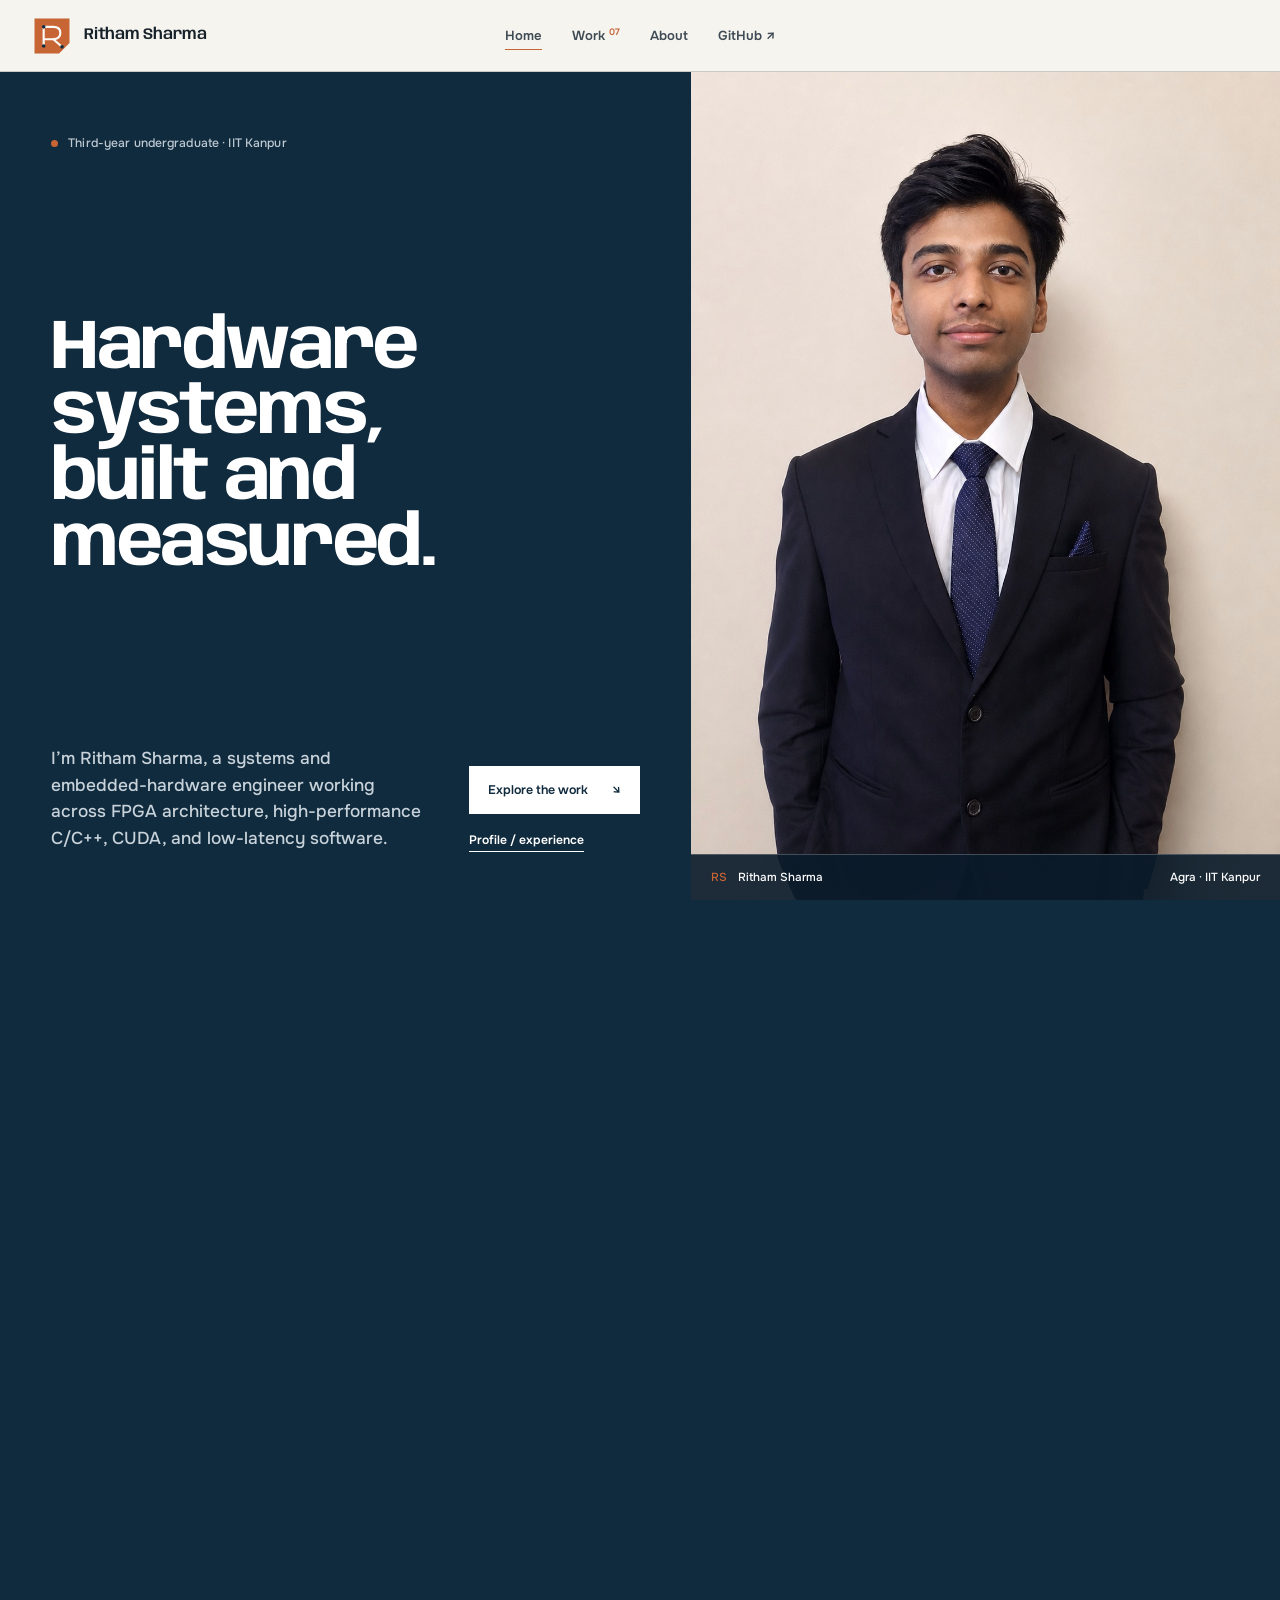
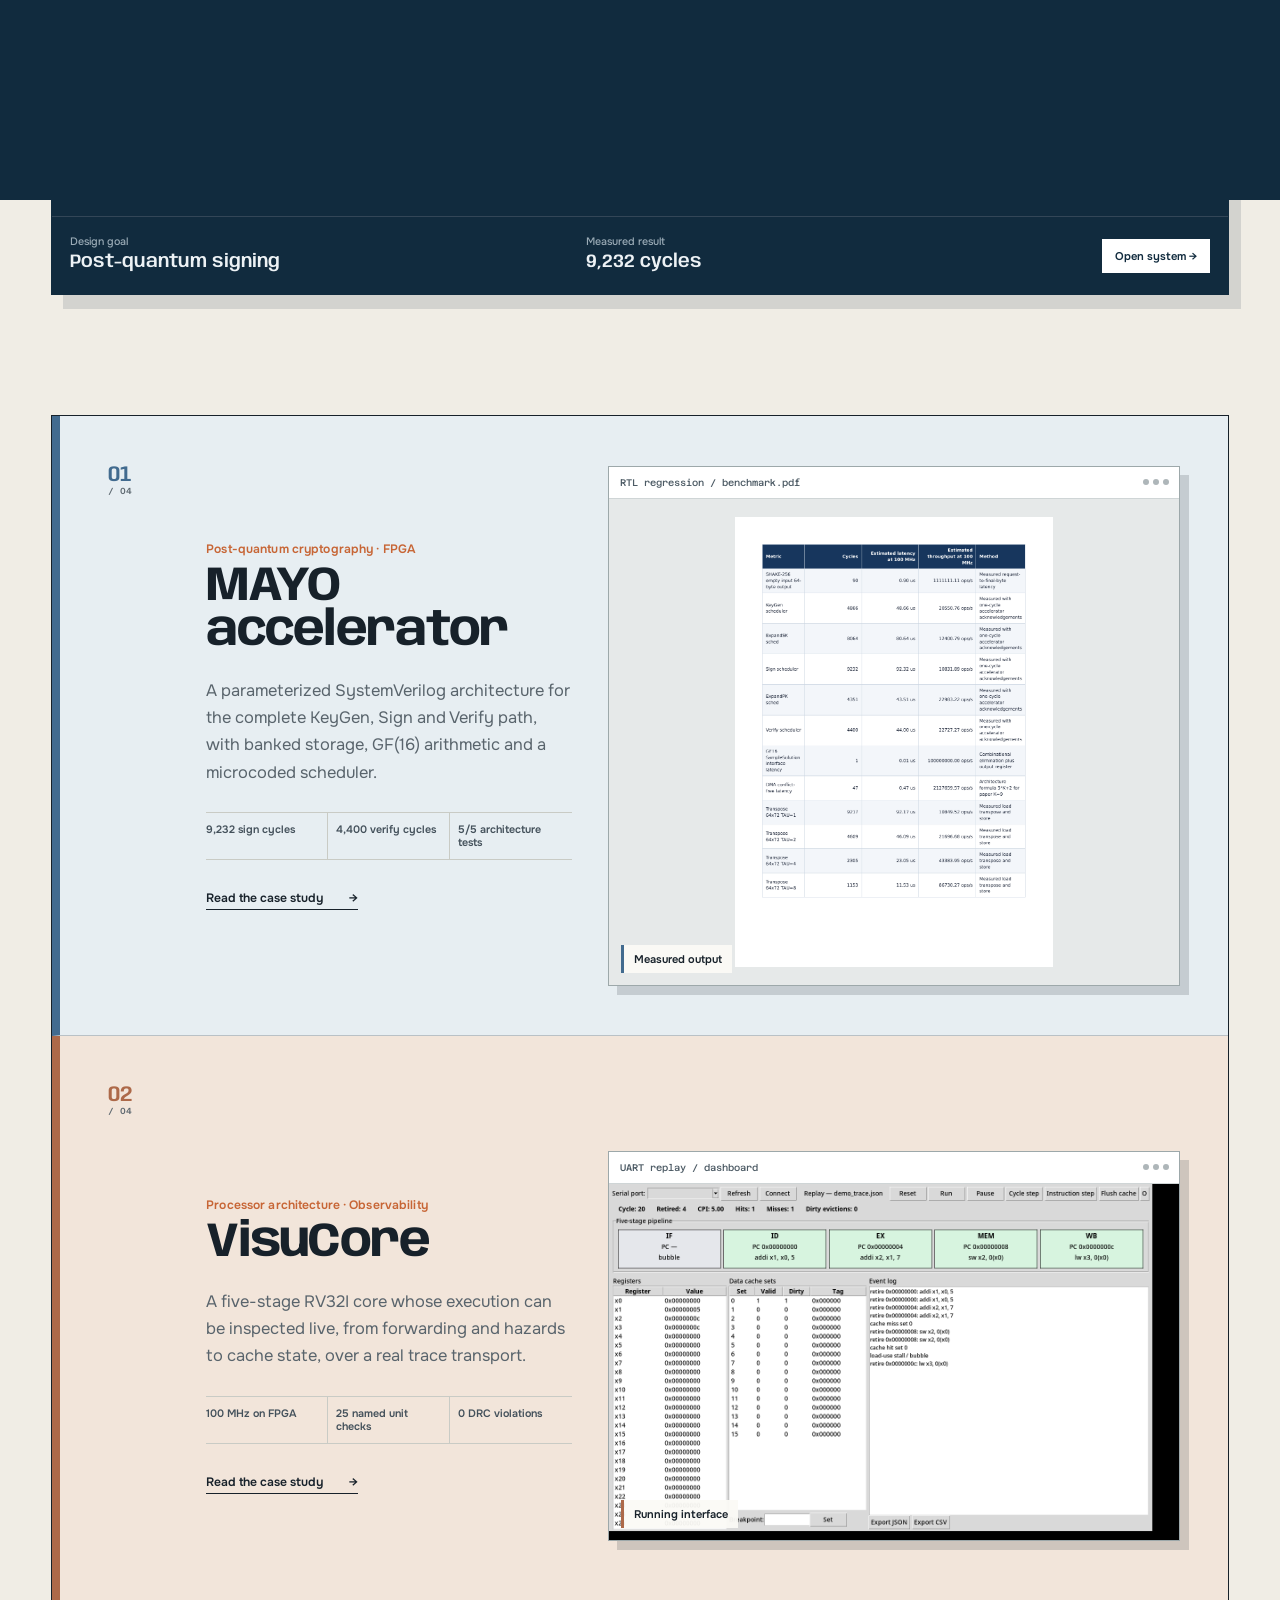
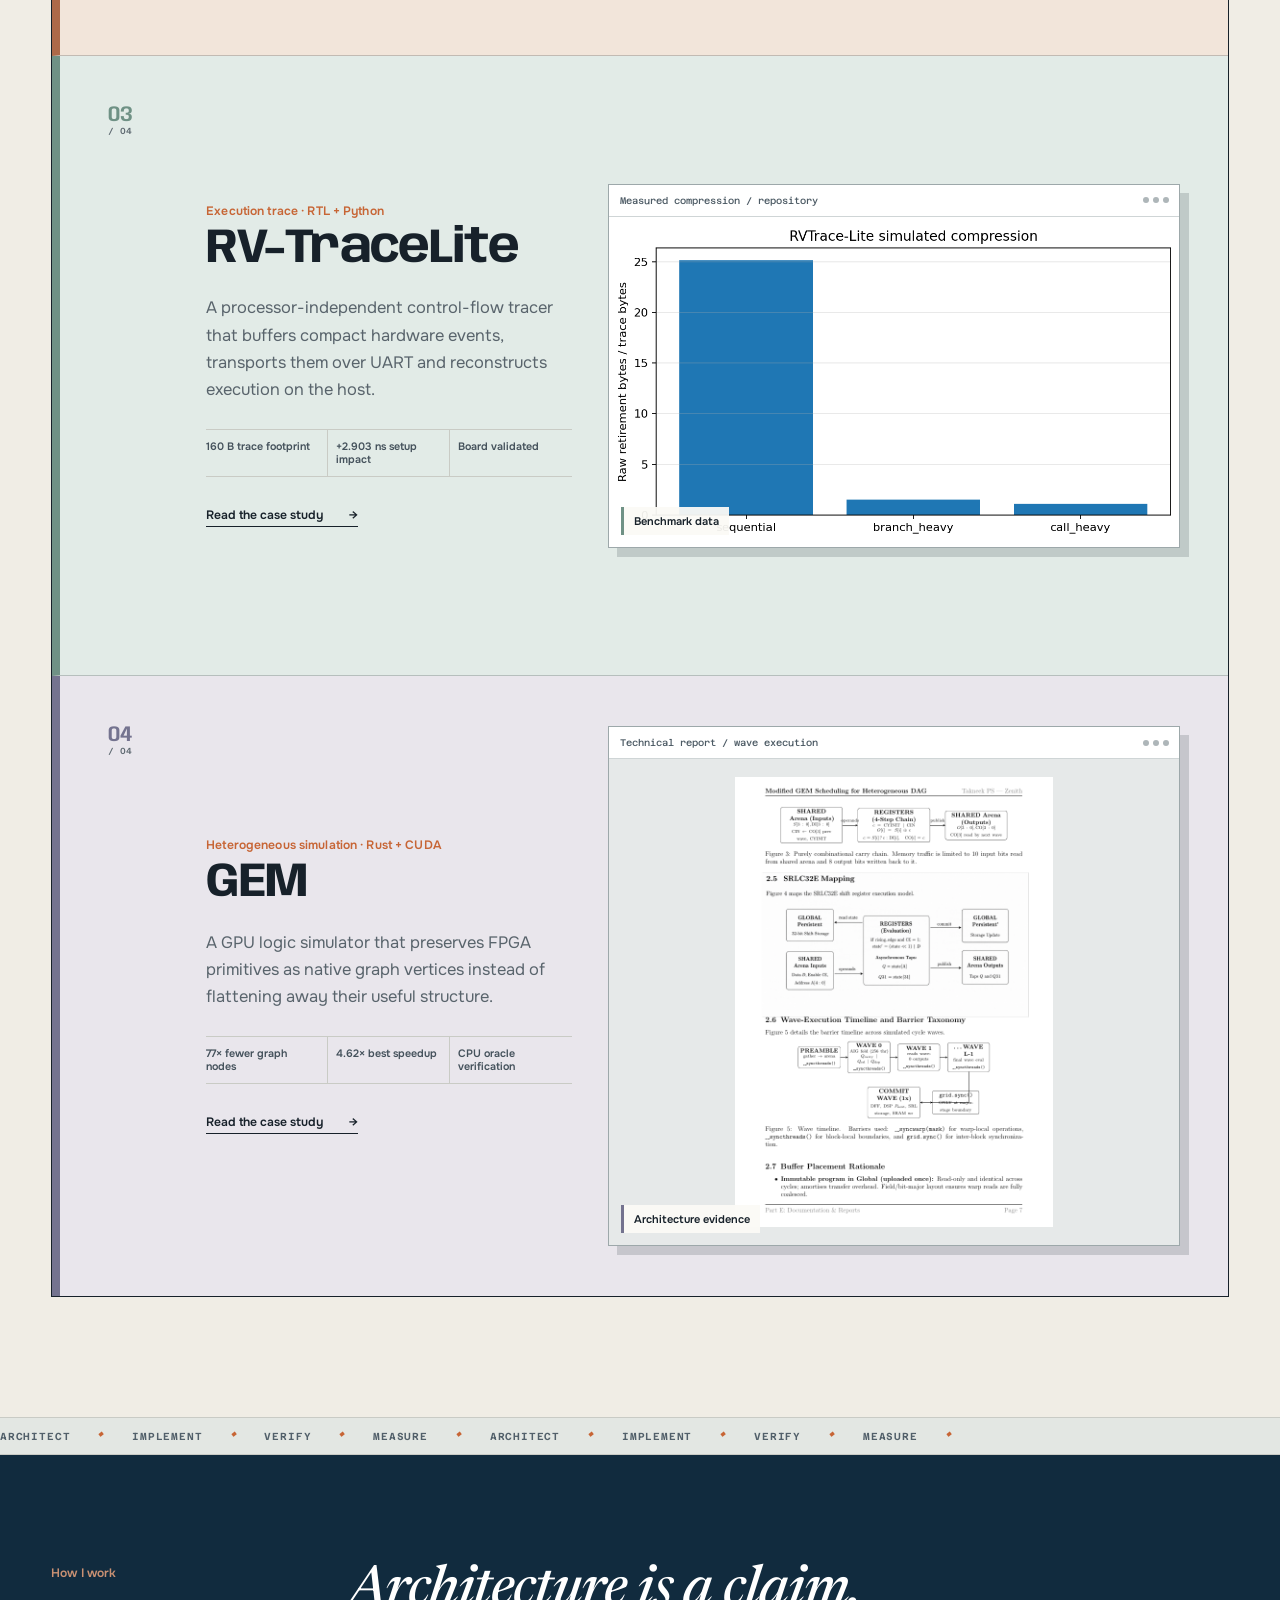
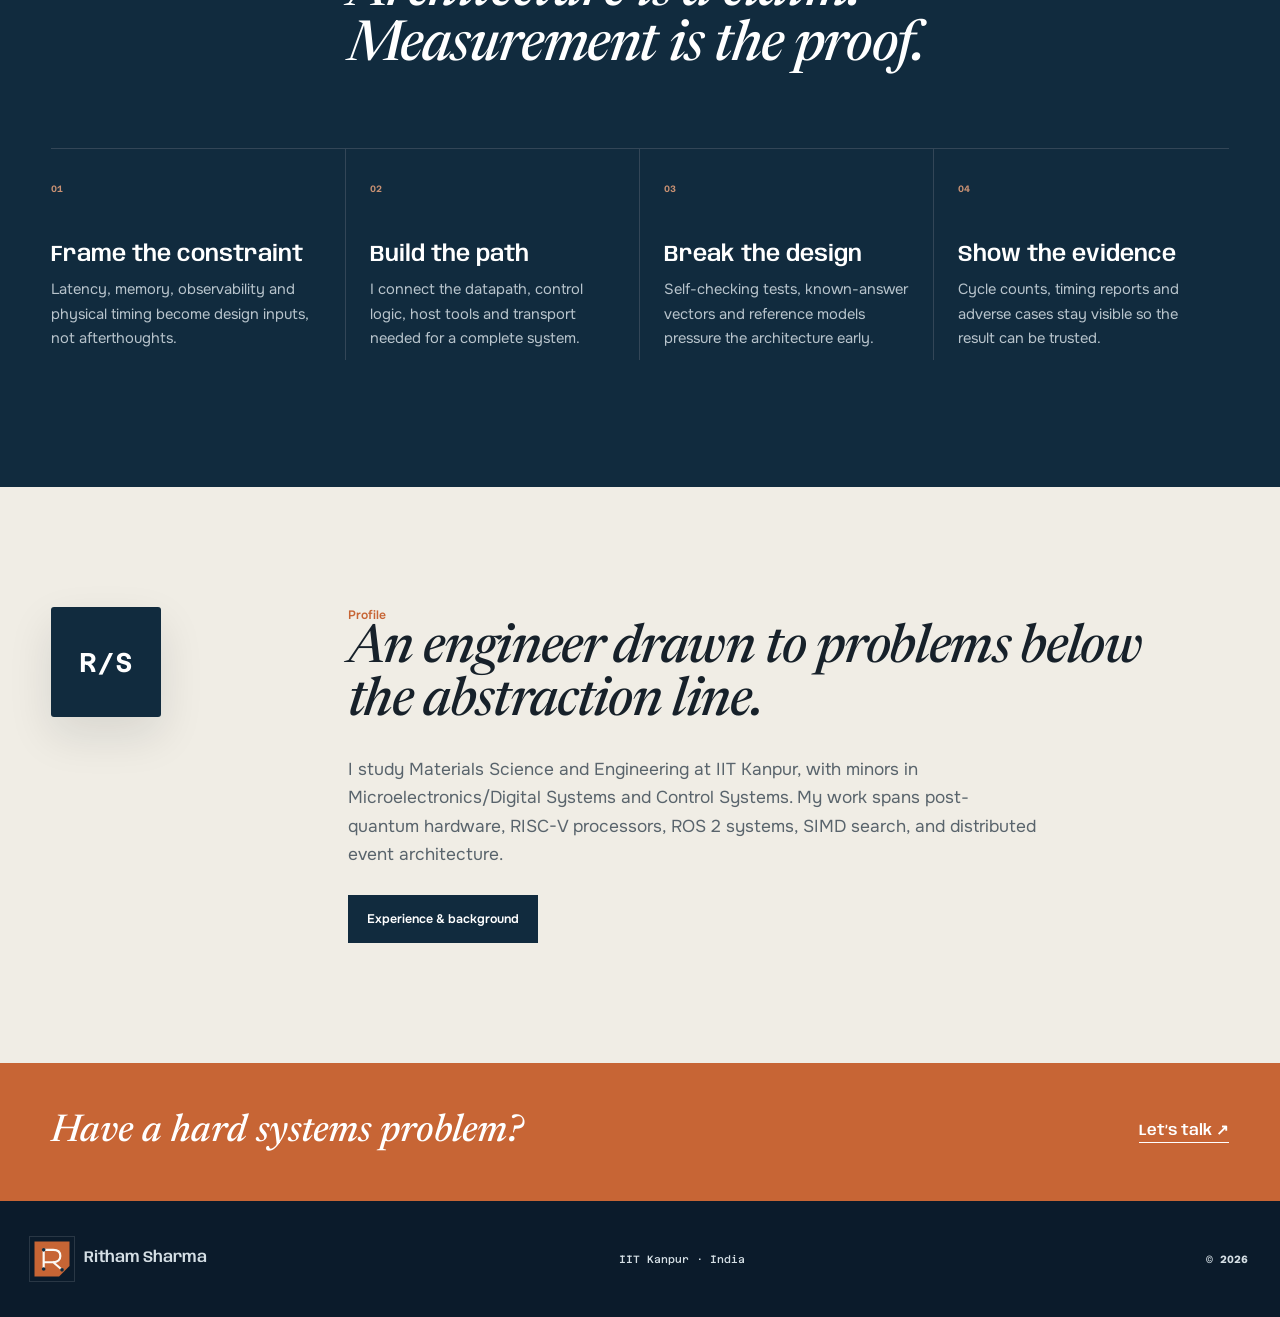
==== commit 866d4af8: "Add circuit mark and simplify hero" ====
--- a/index.html
+++ b/index.html
@@ -26,7 +26,7 @@
 <body data-page="home">
 <div class="page-wipe" aria-hidden="true"></div><div class="progress" aria-hidden="true"></div><a class="skip" href="#main">Skip to content</a>
 <header class="header">
-  <a class="logo" href="index.html"><b>RS</b><span>Ritham Sharma<small>Hardware / systems</small></span></a>
+  <a class="logo" href="index.html"><img class="brand-mark" src="assets/brand-mark.svg" alt=""><span>Ritham Sharma</span></a>
   <nav id="site-nav"><a class="current" href="index.html">Home</a><a href="work.html">Work <sup>07</sup></a><a href="about.html">About</a><a href="https://github.com/RithamSharma" target="_blank" rel="noreferrer">GitHub ↗</a></nav>
   <button class="menu" type="button" aria-expanded="false" aria-controls="site-nav">Menu</button>
 </header>
@@ -46,12 +46,6 @@
       <figcaption><span><i>RS</i> Ritham Sharma</span><span>Agra · IIT Kanpur</span></figcaption>
       <div class="scope-line" aria-hidden="true"><i></i></div>
     </figure>
-    <dl class="hero-stats">
-      <div><dt data-count="4" data-pad="2">04</dt><dd>Technical case studies</dd></div>
-      <div><dt data-count="100" data-suffix=" MHz">100 MHz</dt><dd>FPGA timing closure</dd></div>
-      <div><dt data-count="4.62" data-decimals="2" data-suffix="×">4.62×</dt><dd>Measured GPU speedup</dd></div>
-      <div><dt>1692</dt><dd>Codeforces rating, Expert</dd></div>
-    </dl>
   </section>
 
   <section class="manifesto wrap">
@@ -120,7 +114,7 @@
   </section>
   <section class="contact-band"><p>Have a hard systems problem?</p><a href="https://www.linkedin.com/in/ritham-sharma123/" target="_blank" rel="noreferrer">Let’s talk <span>↗</span></a></section>
 </main>
-<footer><a class="logo" href="index.html"><b>RS</b><span>Ritham Sharma<small>Hardware / systems</small></span></a><span>IIT Kanpur · India</span><span>© <b class="year">2026</b></span></footer>
+<footer><a class="logo" href="index.html"><img class="brand-mark" src="assets/brand-mark.svg" alt=""><span>Ritham Sharma</span></a><span>IIT Kanpur · India</span><span>© <b class="year">2026</b></span></footer>
 <div class="lightbox" role="dialog" aria-modal="true" aria-label="Project artifact" hidden><button type="button" aria-label="Close image">Close</button><img alt=""></div>
 <script src="app.js"></script>
 </body></html>
--- a/styles.css
+++ b/styles.css
@@ -48,10 +48,10 @@
 
 /* Header */
 .header { position: sticky; z-index: 80; top: 0; height: 72px; display: grid; grid-template-columns: 1fr auto 1fr; align-items: center; padding: 0 32px; background: rgba(245, 244, 239, .96); border-bottom: 1px solid var(--line); backdrop-filter: blur(14px); }
-.logo { display: flex; align-items: center; gap: 12px; width: max-content; font: 600 .94rem/1 var(--display); letter-spacing: -.015em; }
-.logo b { display: grid; place-items: center; width: 38px; height: 38px; color: #fff; background: var(--navy); border-radius: 2px; font: 700 .72rem var(--mono); letter-spacing: .04em; }
-.logo span { display: grid; gap: 4px; }
-.logo small { color: var(--muted); font: 500 .58rem var(--mono); letter-spacing: .04em; }
+.logo { display: flex; align-items: center; gap: 12px; width: max-content; font: 600 .98rem/1 var(--display); letter-spacing: -.015em; }
+.brand-mark { width: 40px; height: 40px; flex: 0 0 40px; transition: transform .22s var(--ease); }
+.logo:hover .brand-mark { transform: rotate(-3deg) translateY(-1px); }
+.logo span { display: block; }
 .header nav { display: flex; align-items: center; gap: 30px; justify-self: center; color: #3f4b55; font: 600 .82rem var(--body); letter-spacing: 0; }
 .header nav a { position: relative; padding: 8px 0; }
 .header nav a::after { content: ""; position: absolute; left: 0; right: 100%; bottom: 2px; height: 1px; background: var(--accent); transition: right .25s var(--ease); }
@@ -60,8 +60,7 @@
 .menu { display: none; justify-self: end; padding: 8px 12px; background: transparent; border: 1px solid var(--line); border-radius: 0; font: 600 .76rem var(--body); }
 .dark-head { color: #fff; background: rgba(16, 38, 59, .97); border-color: rgba(255,255,255,.12); }
 .dark-head nav { color: #d7dfe5; }
-.dark-head .logo b { color: var(--navy); background: #fff; }
-.dark-head .logo small { color: #abb8c2; }
+.dark-head .brand-mark { outline: 1px solid rgba(255,255,255,.16); outline-offset: 2px; }
 
 /* Shared controls */
 .section-name, .kicker { margin: 0; color: var(--accent); font: 600 .76rem var(--body); letter-spacing: .01em; }
@@ -72,7 +71,7 @@
 .text-action { padding-bottom: 3px; border-bottom: 1px solid currentColor; font: 600 .76rem var(--body); letter-spacing: 0; }
 
 /* Home hero */
-.home-hero { width: 100%; min-height: calc(100svh - 72px); display: grid; grid-template-columns: minmax(0, 1.08fr) minmax(420px, .92fr); grid-template-rows: 1fr auto; background: var(--navy); color: #fff; }
+.home-hero { width: 100%; min-height: calc(100svh - 72px); display: grid; grid-template-columns: minmax(0, 1.08fr) minmax(420px, .92fr); background: var(--navy); color: #fff; }
 .hero-copy { display: flex; min-height: 650px; flex-direction: column; justify-content: space-between; padding: clamp(48px, 7vh, 80px) var(--page-gutter) 48px; }
 .eyebrow { display: flex; align-items: center; gap: 10px; color: #bdc9d1; font: 500 .76rem var(--body); letter-spacing: .01em; }
 .status-dot { width: 7px; height: 7px; border-radius: 50%; background: var(--accent); }
@@ -86,16 +85,6 @@
 .portrait-grid, .scope-line { display: none; }
 .portrait figcaption { position: absolute; left: 0; right: 0; bottom: 0; display: flex; justify-content: space-between; gap: 16px; padding: 15px 20px; color: #fff; background: rgba(11,27,43,.9); border-top: 1px solid rgba(255,255,255,.22); font: 500 .73rem var(--body); }
 .portrait figcaption i { margin-right: 8px; color: var(--accent); font-style: normal; }
-.hero-stats { grid-column: 1/-1; display: grid; grid-template-columns: 1.05fr .95fr .95fr 1.3fr; margin: 0; color: var(--ink); background: var(--surface); border-top: 1px solid var(--ink); }
-.hero-stats div { padding: 20px clamp(20px, 3vw, 44px); border-right: 1px solid rgba(23,33,42,.18); }
-.hero-stats div:last-child { border: 0; }
-.hero-stats div:nth-child(1) { background: #dfe9e5; }
-.hero-stats div:nth-child(2) { background: #efe0d3; }
-.hero-stats div:nth-child(3) { background: #dfe7ee; }
-.hero-stats div:nth-child(4) { background: #e8e3ea; }
-.hero-stats dt { font: 600 1.35rem var(--display); }
-.hero-stats dd { margin: 3px 0 0; color: #58626a; font: 500 .69rem var(--body); letter-spacing: 0; }
-
 /* Home content */
 .manifesto { display: grid; grid-template-columns: .38fr 1.62fr; gap: 7vw; padding-block: 120px 88px; border-top: 1px solid var(--ink); }
 .manifesto h2, .practice h2, .home-profile h2, .bio .big-copy { max-width: 920px; margin: 0; font: italic 500 clamp(3rem, 4.75vw, 5.15rem)/.98 var(--editorial); letter-spacing: -.025em; }
@@ -188,8 +177,7 @@
 .contact-band p { margin: 0; font: italic 500 clamp(2rem, 3vw, 3.15rem)/1 var(--editorial); }
 .contact-band a { padding-bottom: 3px; border-bottom: 1px solid currentColor; font: 600 .95rem var(--display); }
 footer { display: grid; grid-template-columns: 1fr 1fr auto; align-items: center; gap: 28px; min-height: 116px; padding: 24px 32px; color: #d5dfe5; background: #0b1b2b; font: 500 .66rem var(--mono); }
-footer .logo b { color: var(--navy); background: #fff; }
-footer .logo small { color: #8798a5; }
+footer .brand-mark { outline: 1px solid rgba(255,255,255,.12); outline-offset: 2px; }
 
 /* Work index */
 .page-hero { min-height: 520px; padding: 80px var(--page-gutter); color: #fff; background: var(--navy); }
@@ -415,15 +403,12 @@
   .header nav { position: fixed; inset: 64px 0 auto; display: none; padding: 14px 16px; color: var(--ink); background: var(--surface); border-bottom: 1px solid var(--line); box-shadow: var(--shadow-md); }
   .header nav.open { display: grid; gap: 2px; }
   .menu { display: block; }
-  .home-hero { grid-template-columns: 1fr; grid-template-rows: auto auto auto; }
+  .home-hero { grid-template-columns: 1fr; grid-template-rows: auto auto; }
   .hero-copy { min-height: 590px; padding: 44px 20px; }
   body { font-size: 16px; }
   .hero-copy h1, .page-hero h1, .case-hero h1, .about-hero h1 { font-size: clamp(2.8rem, 12.5vw, 3.8rem); line-height: .96; }
   .hero-actions { flex-direction: column; }
   .portrait { min-height: 600px; }
-  .hero-stats { grid-template-columns: 1fr 1fr; }
-  .hero-stats div:nth-child(2) { border-right: 0; }
-  .hero-stats div:nth-child(-n+2) { border-bottom: 1px solid var(--line); }
   .manifesto { padding-block: 80px 60px; }
   .manifesto h2, .practice h2, .home-profile h2, .bio .big-copy { font-size: clamp(2.65rem, 12vw, 3.2rem); }
   .systems-console { width: 100%; padding-bottom: 80px; }
